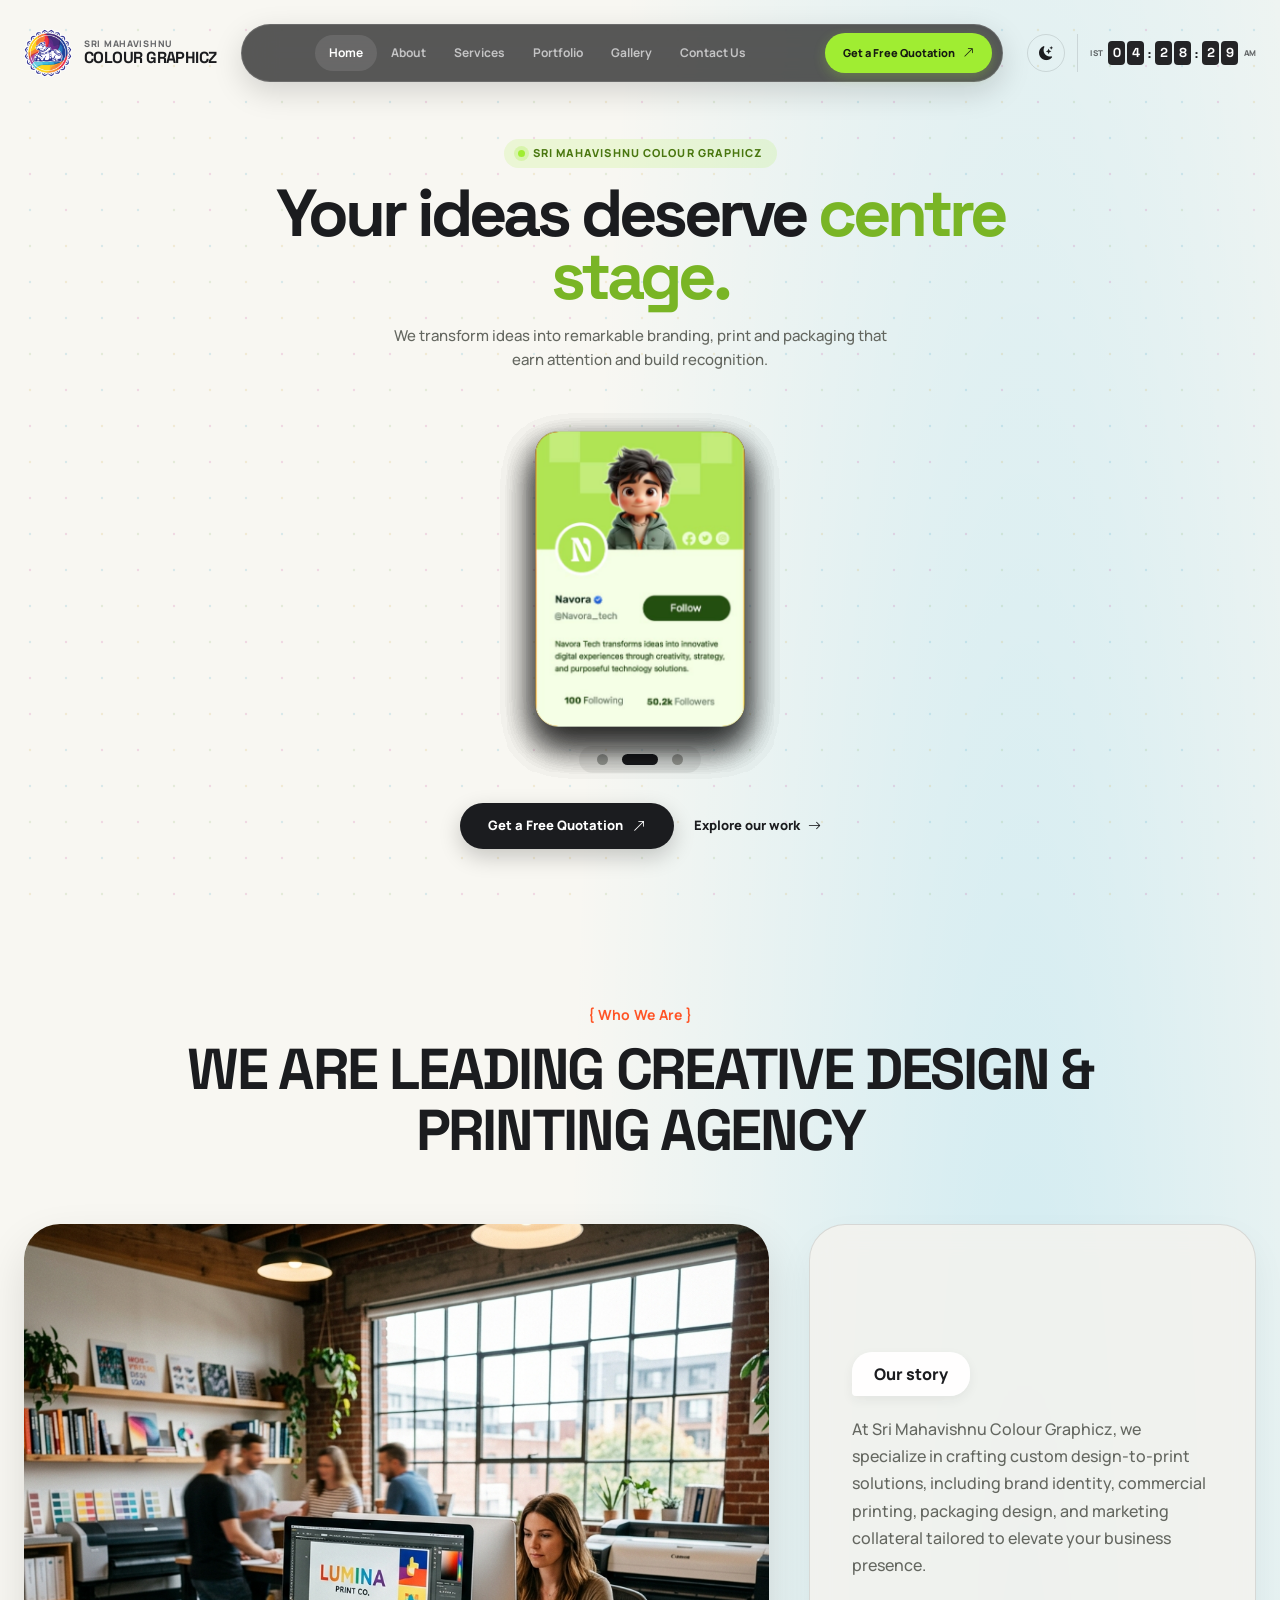
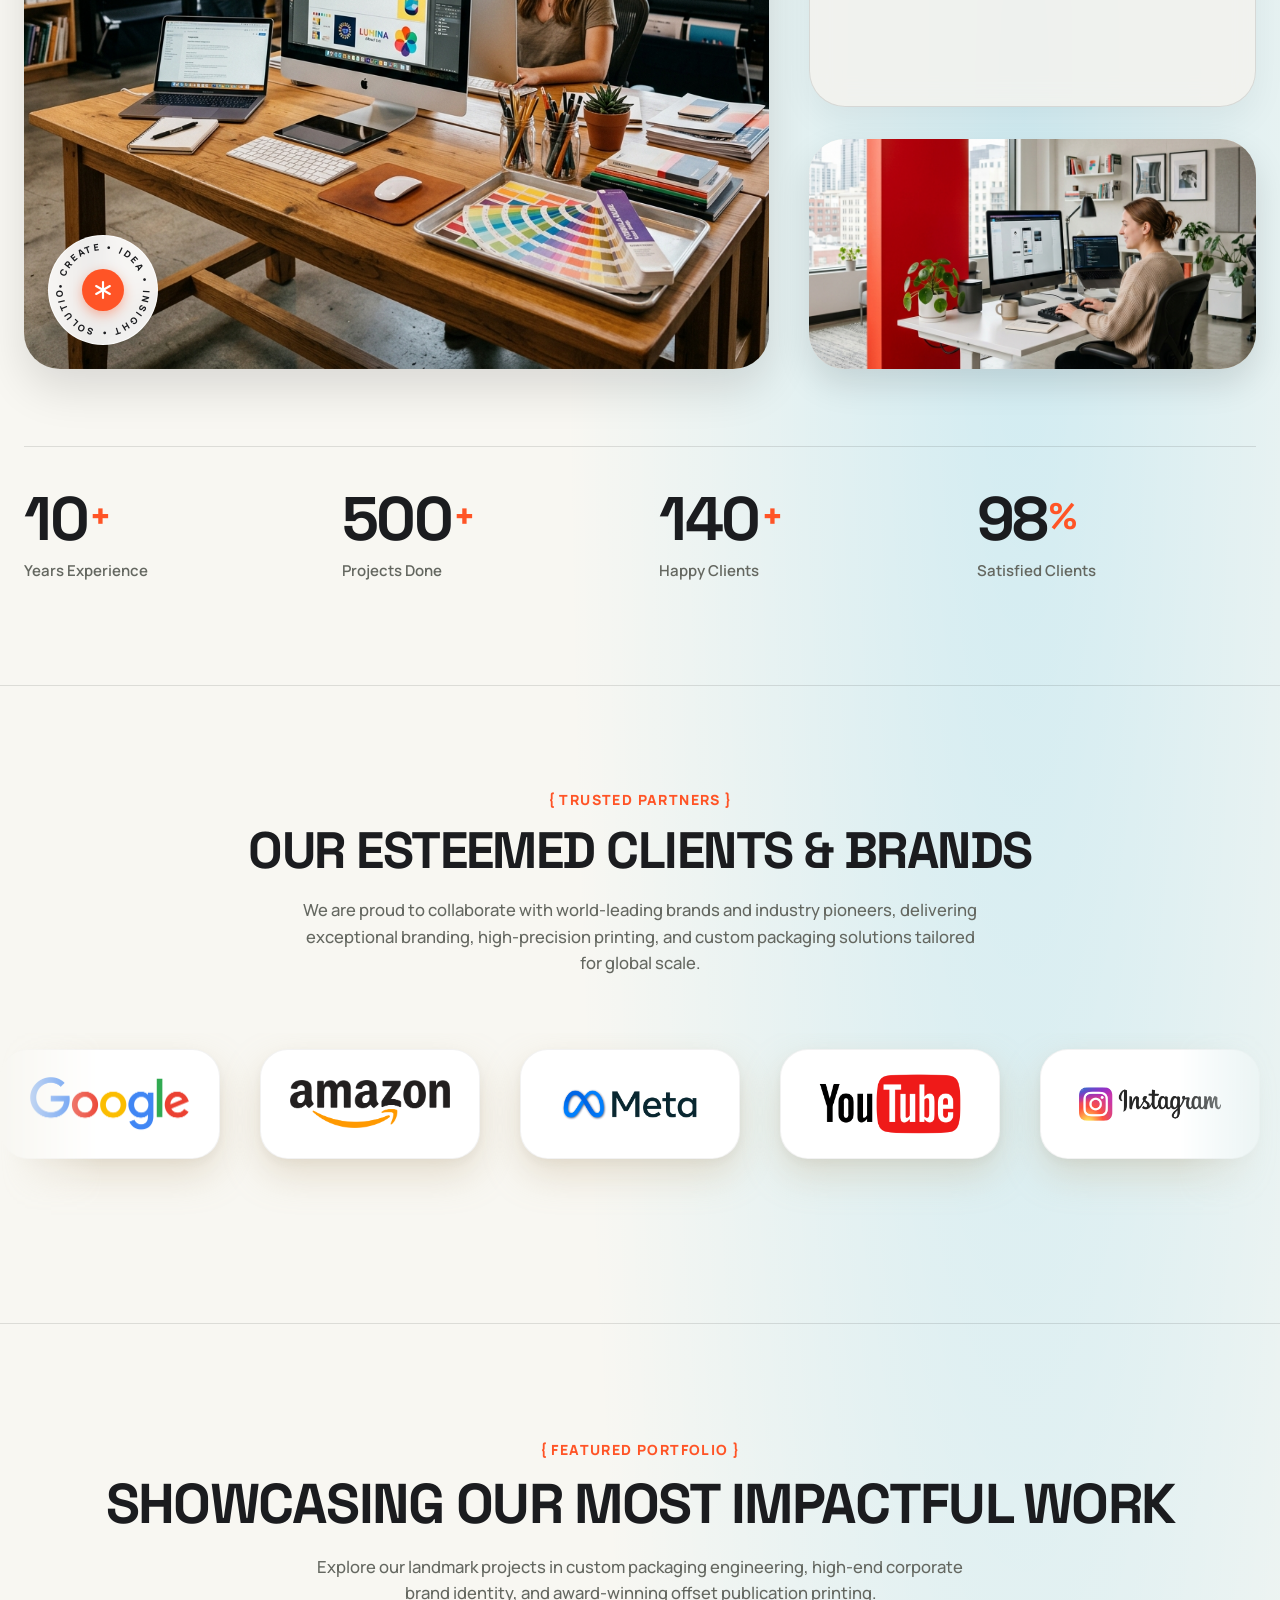
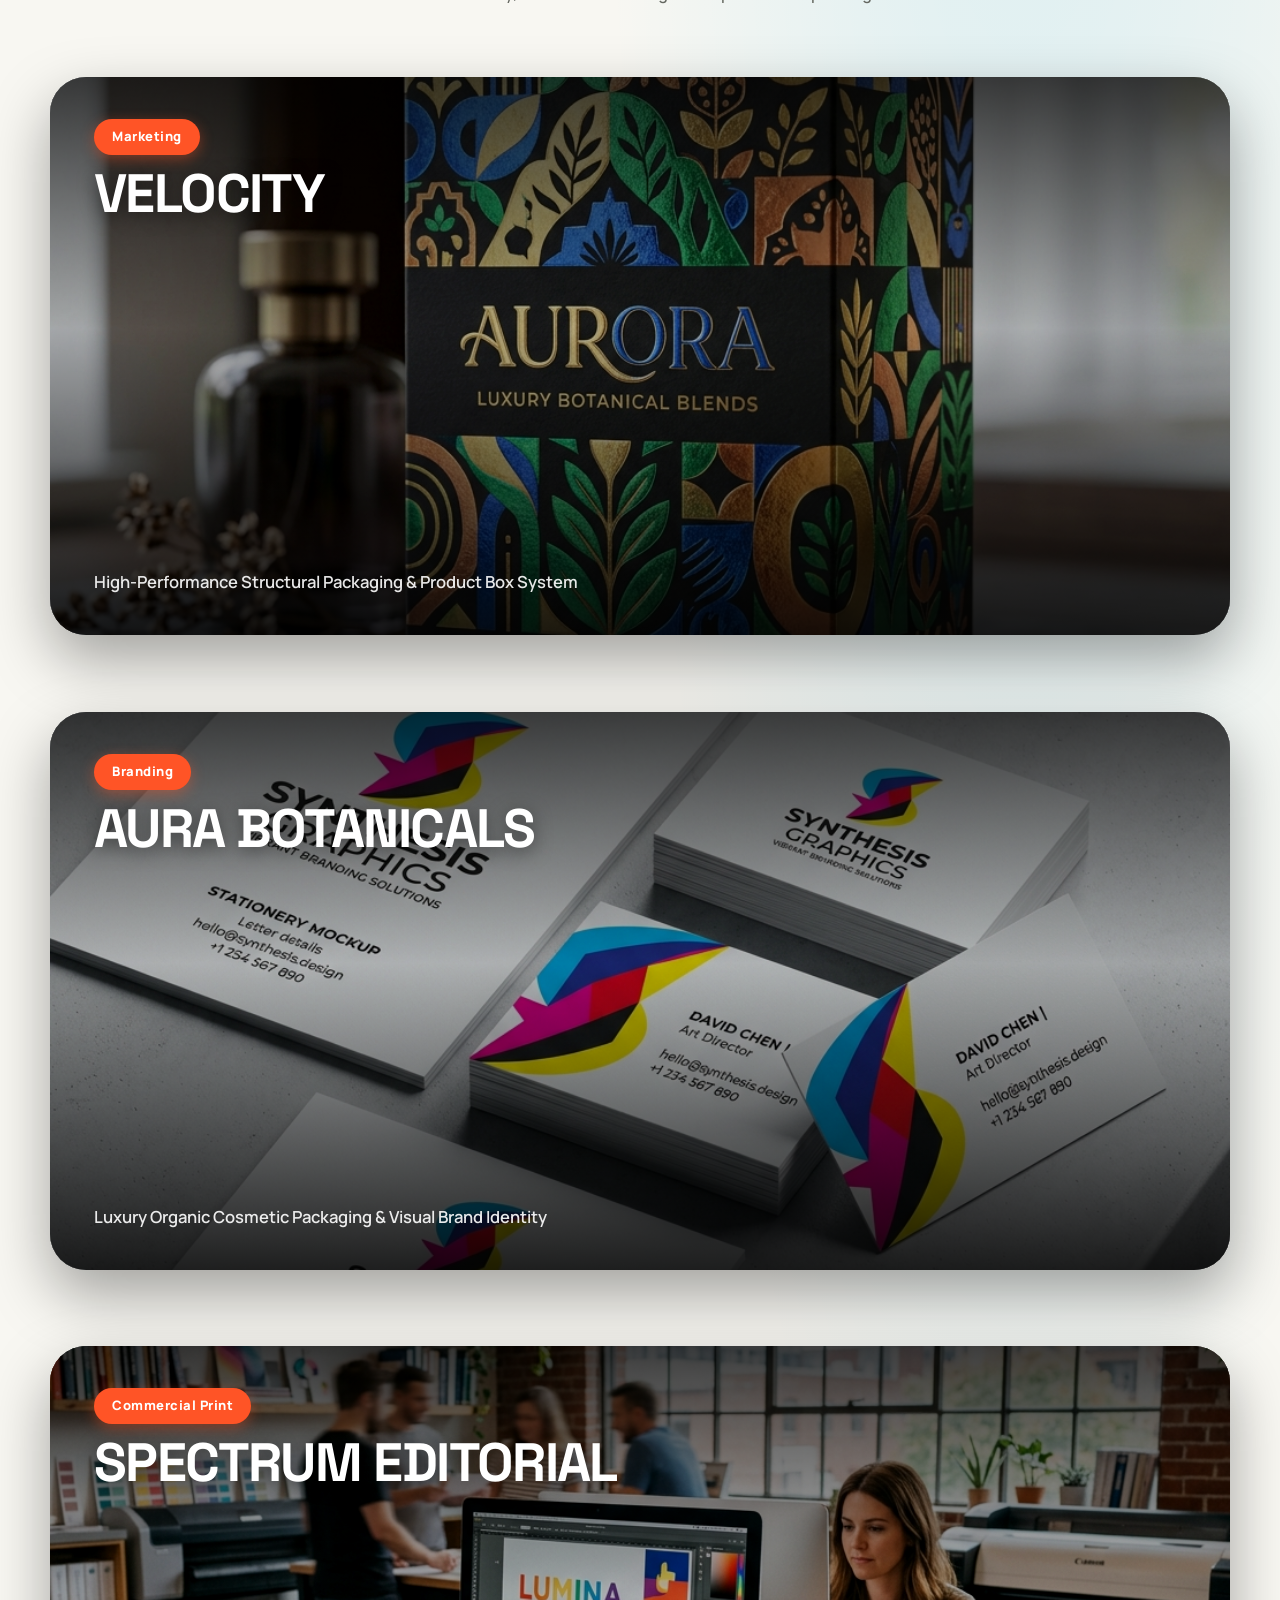
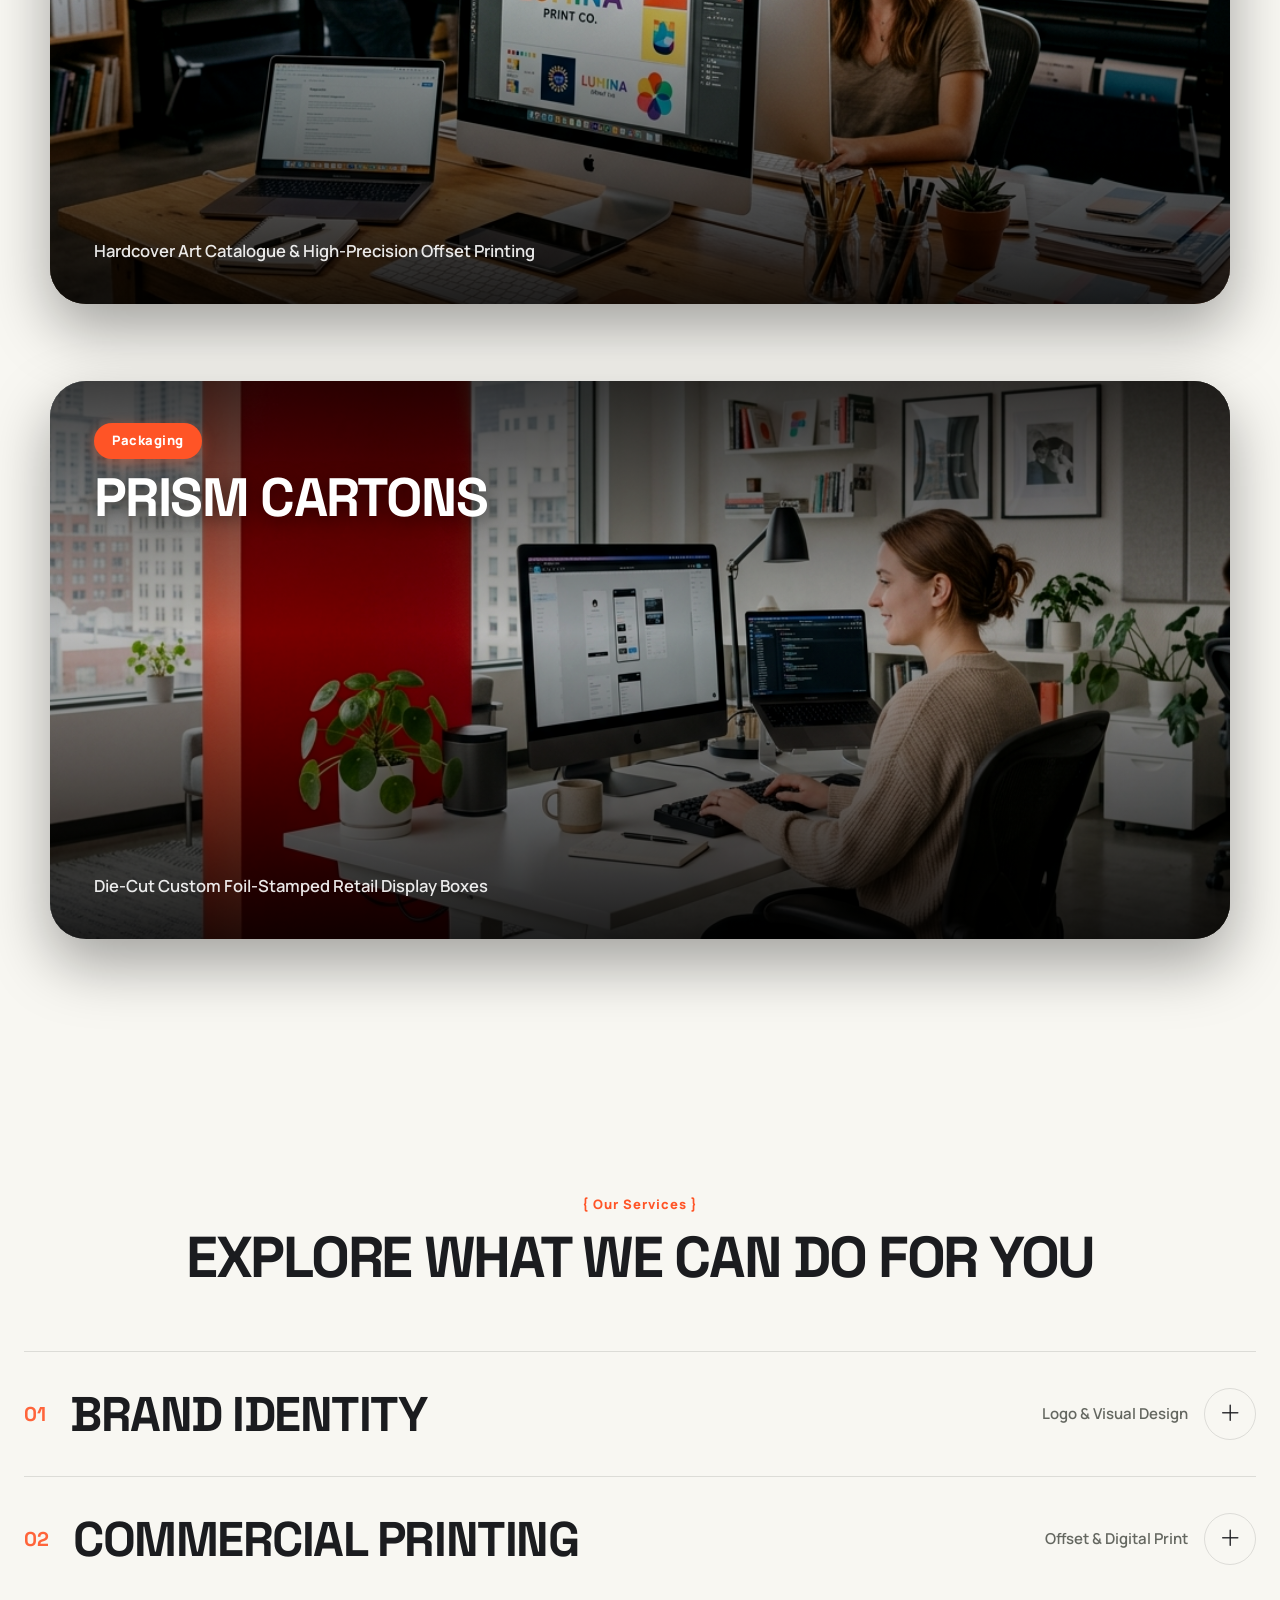
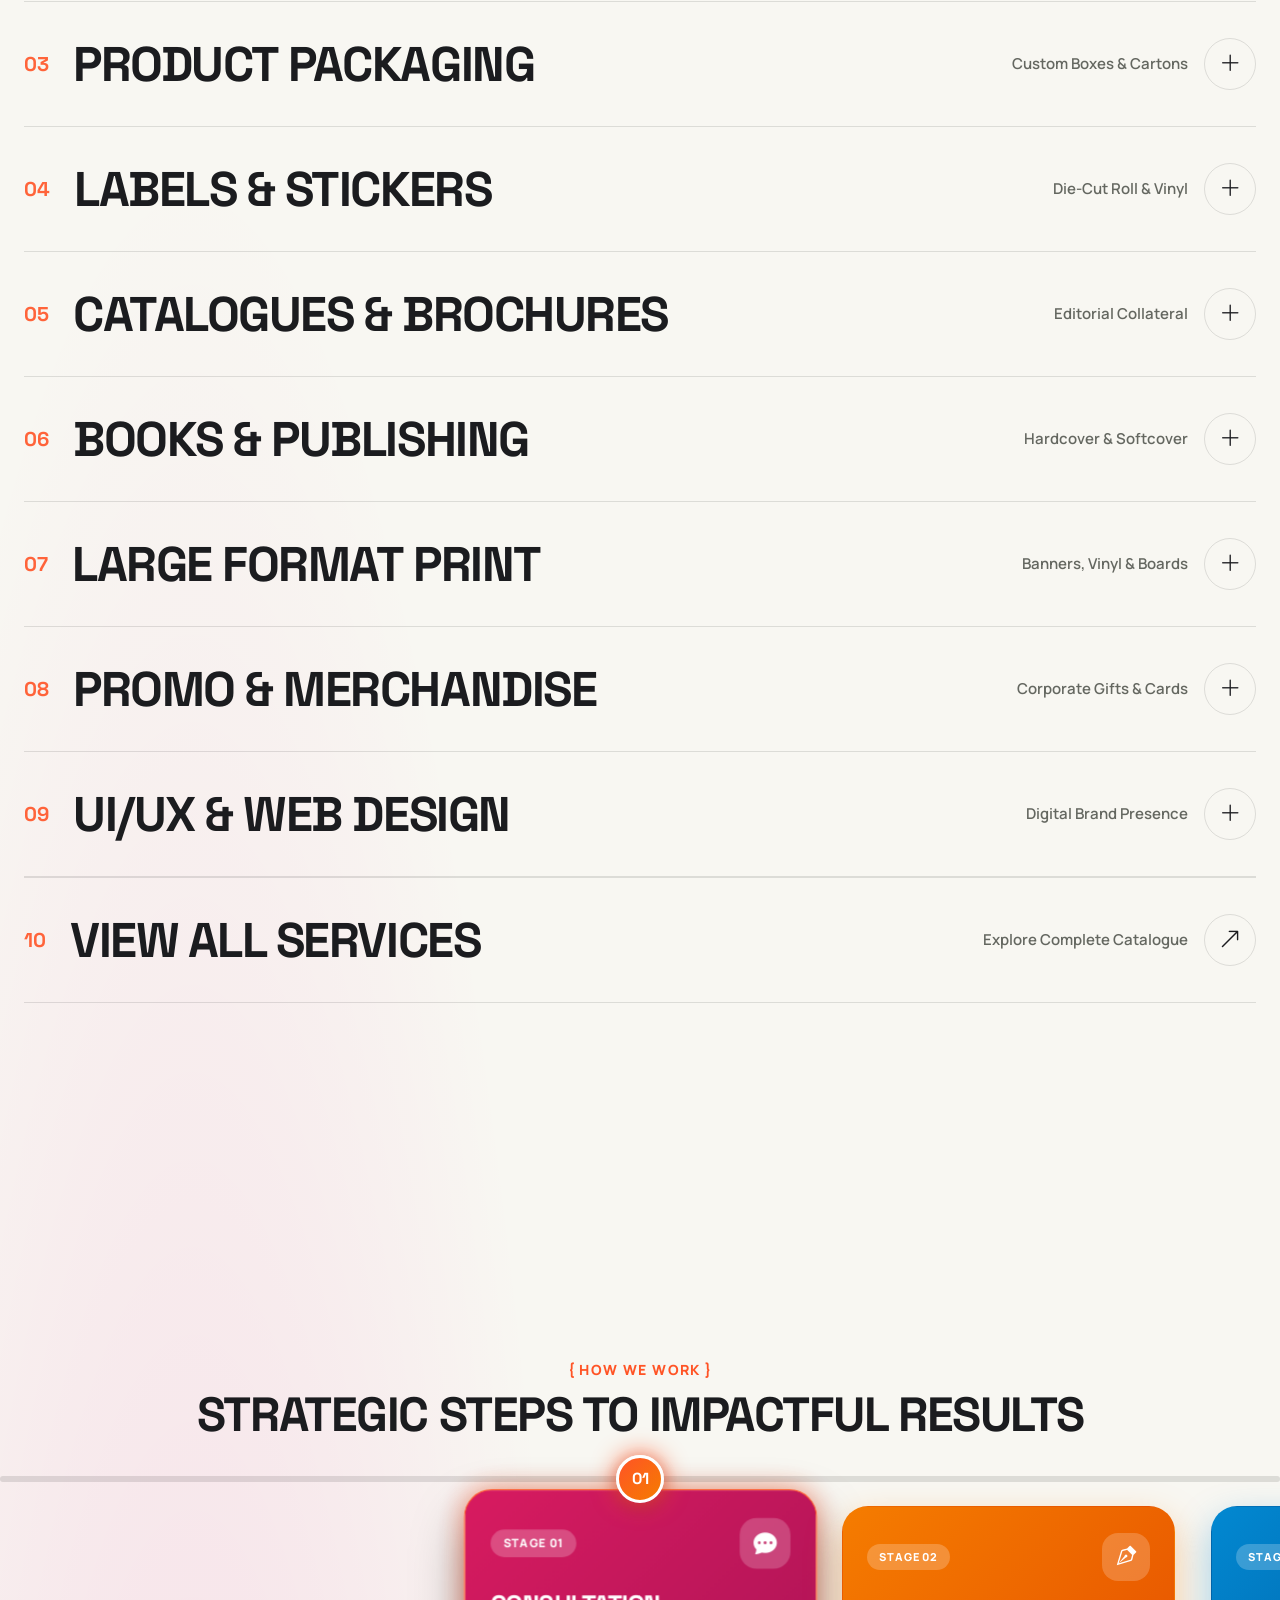
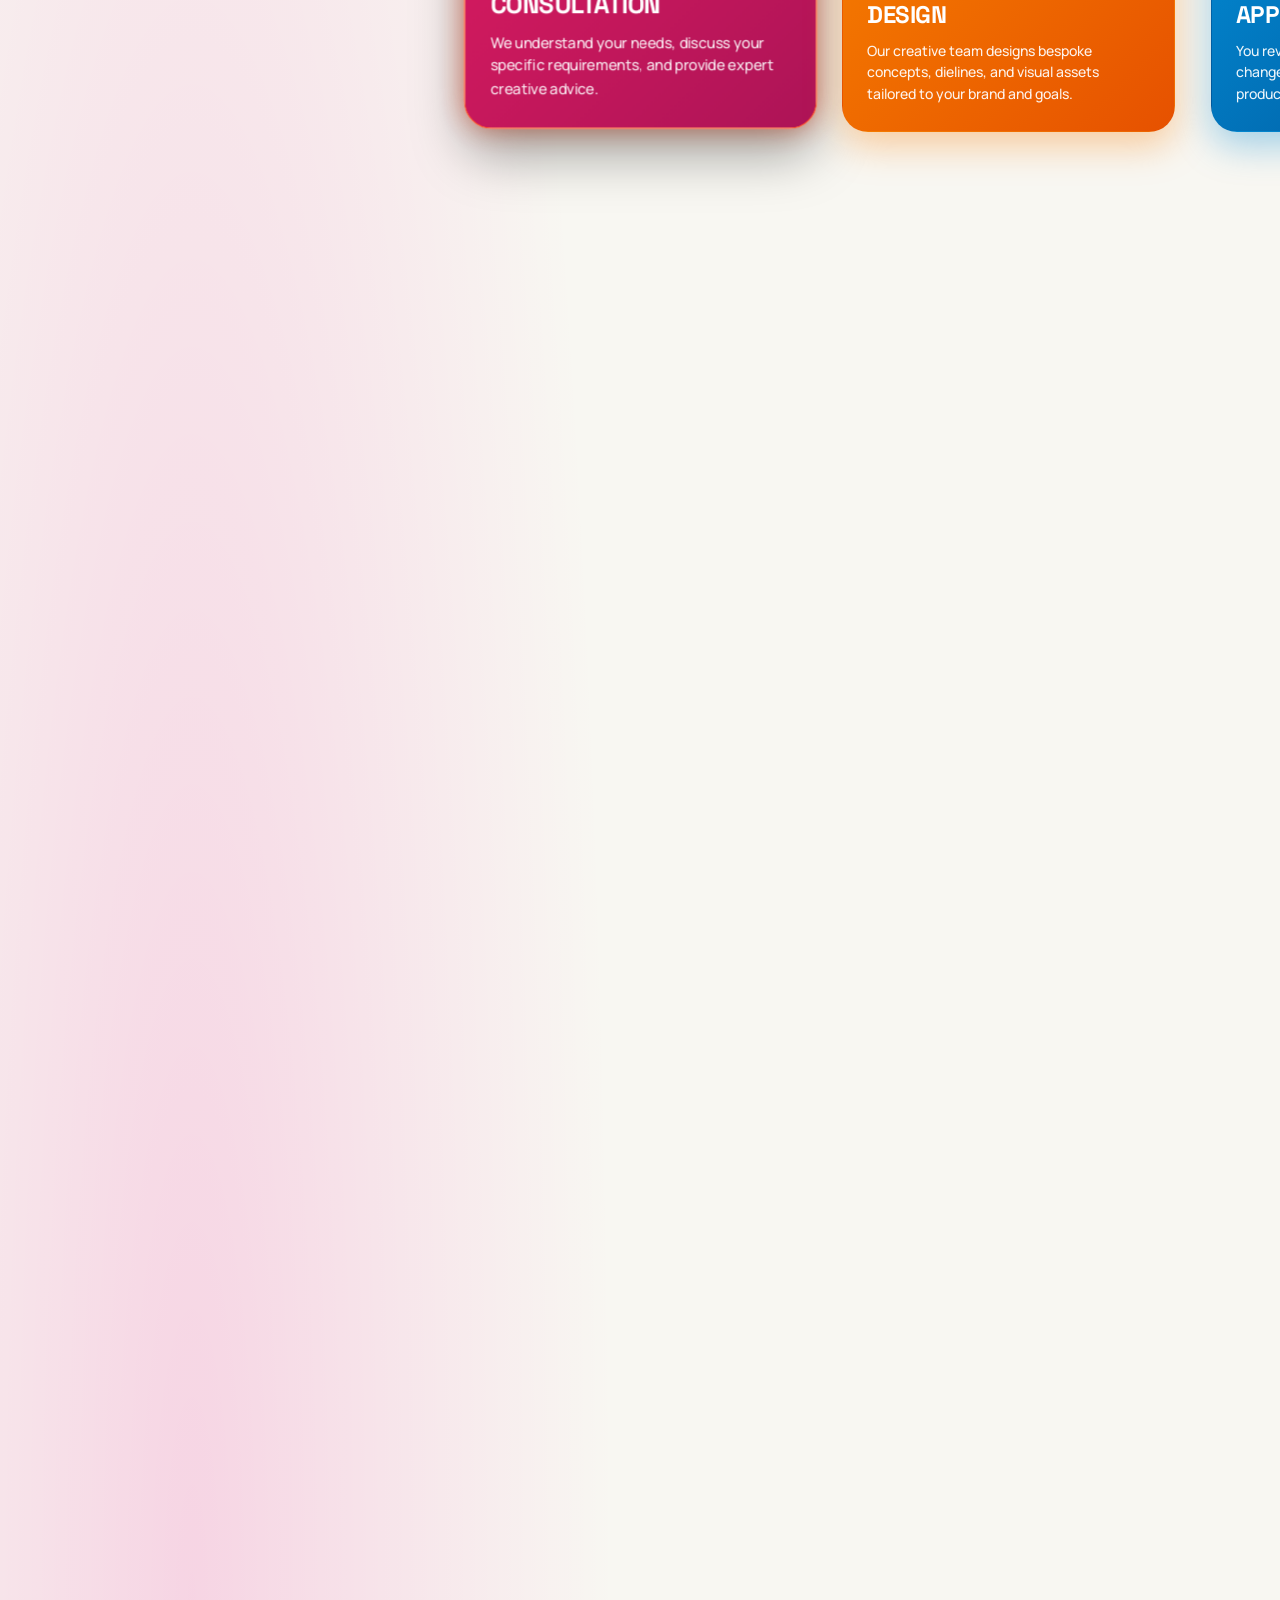
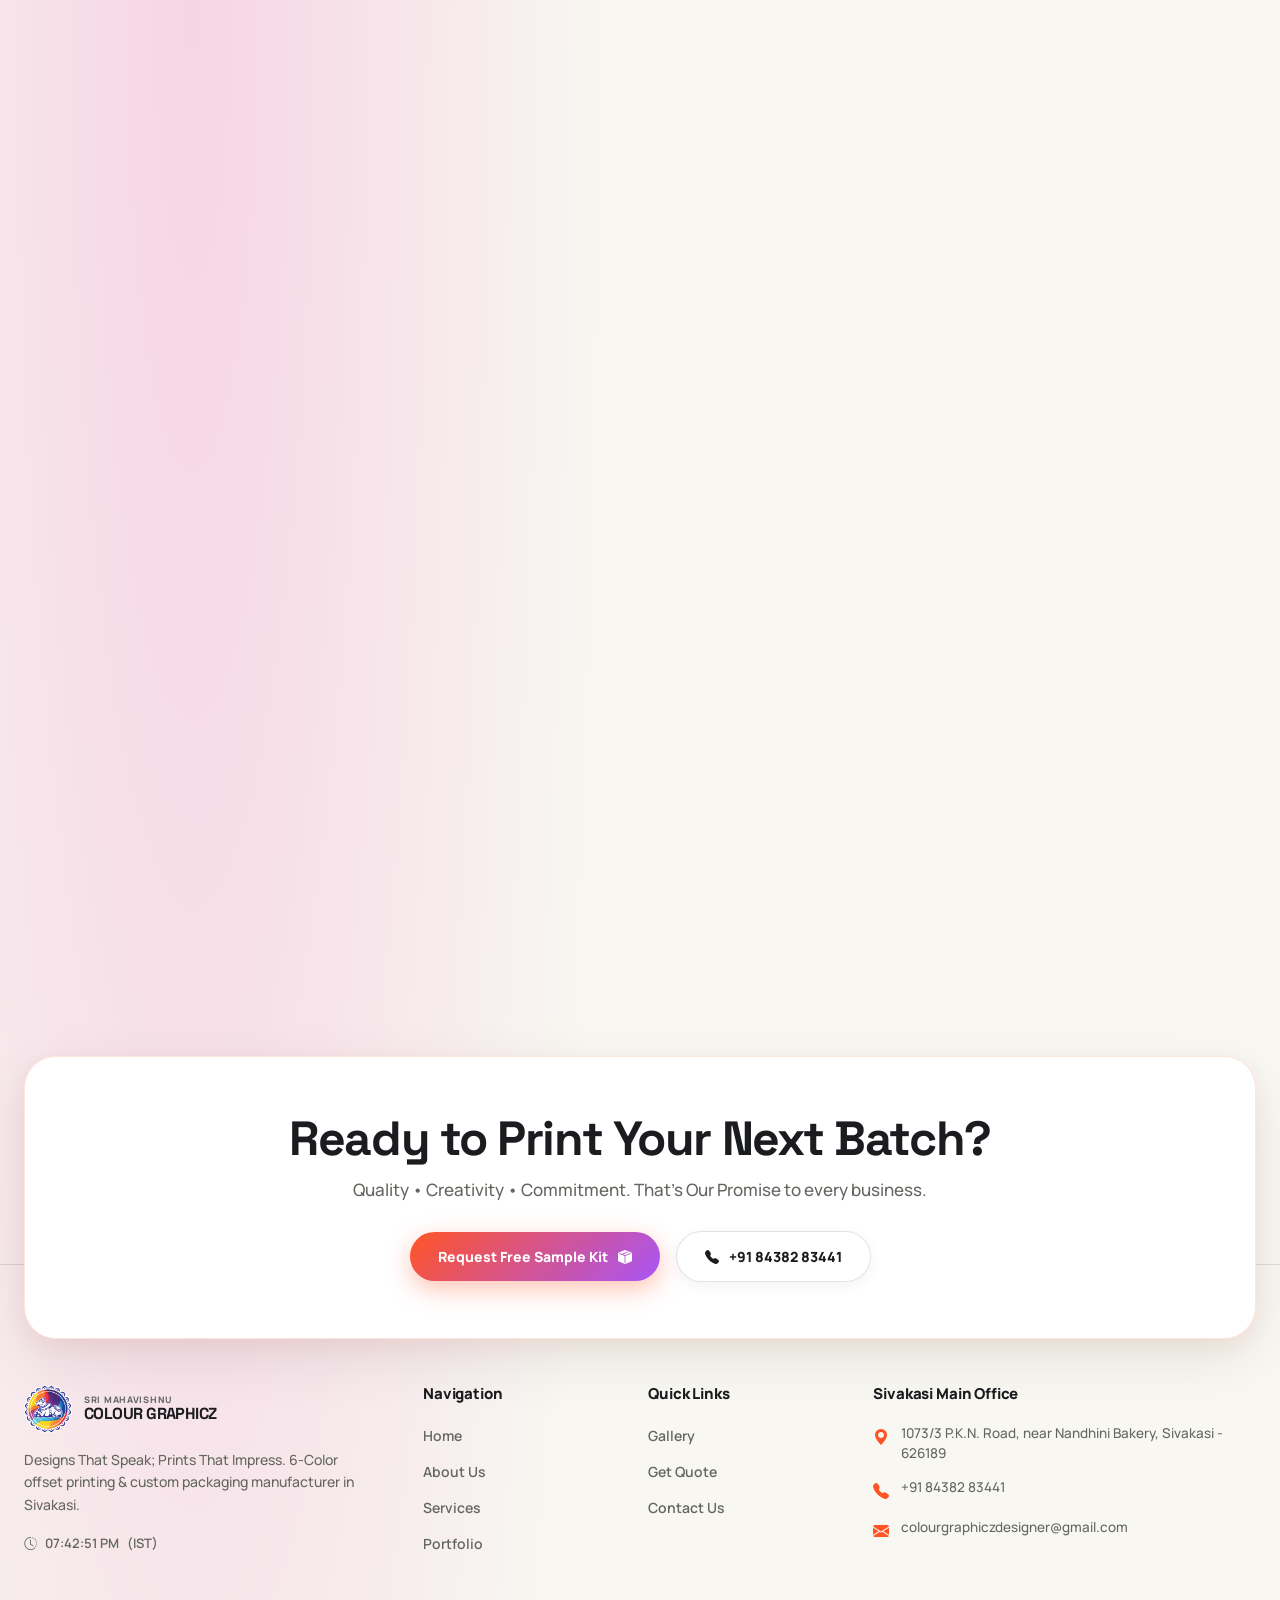
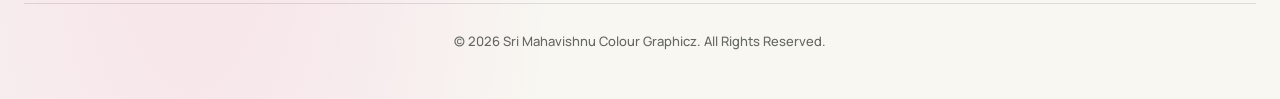
==== index.html @ 98832a89 "first commit" ====
<!doctype html>
<html lang="en">

<head>
  <meta charset="utf-8">
  <meta name="viewport" content="width=device-width, initial-scale=1">
  <meta name="description" content="Sri Mahavishnu Colour Graphicz - Premium Branding, Print & Packaging Solutions">
  <title>Sri Mahavishnu Colour Graphicz</title>

  <!-- Google Fonts -->
  <link rel="preconnect" href="https://fonts.googleapis.com">
  <link rel="preconnect" href="https://fonts.gstatic.com" crossorigin>
  <link
    href="https://fonts.googleapis.com/css2?family=Manrope:wght@400;500;600;700;800&family=Space+Grotesk:wght@500;600;700&display=swap"
    rel="stylesheet">

  <!-- Bootstrap 5 CSS & Icons -->
  <link href="https://cdn.jsdelivr.net/npm/bootstrap@5.3.3/dist/css/bootstrap.min.css" rel="stylesheet"
    integrity="sha384-QWTKZyjpPEjISv5WaRU9OFeRpok6YctnYmDr5pNlyT2bRjXh0JMhjY6hW+ALEwIH" crossorigin="anonymous">
  <link href="https://cdn.jsdelivr.net/npm/bootstrap-icons@1.11.3/font/bootstrap-icons.min.css" rel="stylesheet">
  <link rel="stylesheet" href="css/responsive.css">

  <style>
    :root {
      --ink: #1b1c1f;
      --paper: #f8f7f2;
      --line: rgba(27, 28, 31, 0.12);
      --accent: #A0ED32;
      --accent-hover: #8ed42b;
      --coral: #ff5426;
      --subtext: #646760;
      --card-bg: rgba(255, 255, 255, 0.75);
      --sans: "Manrope", Arial, sans-serif;
      --display: "Space Grotesk", Arial, sans-serif;
    }

    * {
      box-sizing: border-box;
    }

    html {
      scroll-behavior: smooth;
    }

    /* Common Body Background for ALL Sections */
    body {
      margin: 0;
      min-height: 100vh;
      background:
        radial-gradient(ellipse 60% 50% at 80% 15%, rgba(0, 174, 239, 0.16), transparent 60%),
        radial-gradient(ellipse 55% 45% at 15% 85%, rgba(236, 0, 140, 0.14), transparent 60%),
        var(--paper);
      color: var(--ink);
      font-family: var(--sans);
      transition: background-color 250ms ease, color 250ms ease;
      overflow-x: hidden;
      position: relative;
    }

    body.dark-mode {
      --ink: #f8f7f2;
      --paper: #111214;
      --line: rgba(248, 247, 242, 0.14);
      --accent: #d9ee46;
      --accent-hover: #efff64;
      --coral: #ff6033;
      --subtext: #a4a7a0;
      --card-bg: rgba(26, 28, 33, 0.75);

      background:
        radial-gradient(ellipse 60% 50% at 80% 15%, rgba(0, 174, 239, 0.18), transparent 60%),
        radial-gradient(ellipse 55% 45% at 15% 85%, rgba(236, 0, 140, 0.16), transparent 60%),
        #111214;
    }

    /* Global Fixed Dot-Grid Canvas Background */
    #globalDotGridCanvas {
      position: fixed;
      top: 0;
      left: 0;
      width: 100vw;
      height: 100vh;
      pointer-events: none;
      z-index: 0;
      opacity: 0.85;
    }

    .site-container {
      width: min(100% - 48px, 1440px);
      margin: 0 auto;
      position: relative;
      z-index: 2;
    }

    /* Header & Navbar Styling */
    .site-header {
      position: sticky;
      top: 0;
      z-index: 1030;
      padding: 24px 0 12px;
      background: transparent;
      transition: padding 250ms cubic-bezier(0.16, 1, 0.3, 1), background 250ms ease, backdrop-filter 250ms ease, box-shadow 250ms ease;
    }

    .site-header.is-scrolled {
      padding: 12px 0 12px;
      background: rgba(248, 247, 242, 0.78);
      backdrop-filter: blur(20px) saturate(180%);
      -webkit-backdrop-filter: blur(20px) saturate(180%);
      border-bottom: 1px solid rgba(27, 28, 31, 0.08);
      box-shadow: 0 10px 30px rgba(0, 0, 0, 0.06);
    }

    body.dark-mode .site-header.is-scrolled {
      background: rgba(17, 18, 20, 0.82);
      backdrop-filter: blur(20px) saturate(180%);
      -webkit-backdrop-filter: blur(20px) saturate(180%);
      border-bottom: 1px solid rgba(248, 247, 242, 0.08);
      box-shadow: 0 10px 35px rgba(0, 0, 0, 0.35);
    }

    .header-row {
      display: flex;
      align-items: center;
      justify-content: space-between;
      gap: 24px;
    }

    .brand {
      display: inline-flex;
      align-items: center;
      gap: 12px;
      text-decoration: none;
      flex-shrink: 0;
    }

    .brand-mark {
      width: 48px;
      height: 48px;
      display: flex;
      align-items: center;
      justify-content: center;
    }

    .brand-mark img {
      width: 100%;
      height: 100%;
      object-fit: contain;
    }

    .brand-copy {
      display: flex;
      flex-direction: column;
      text-transform: uppercase;
      line-height: 1.05;
      letter-spacing: -0.035em;
    }

    .brand-copy span {
      font-size: 9px;
      font-weight: 800;
      letter-spacing: 0.08em;
      color: #67686a;
    }

    body.dark-mode .brand-copy span {
      color: #a4a7a0;
    }

    .brand-copy strong {
      margin-top: 2px;
      font-family: var(--display);
      font-size: 16px;
      font-weight: 800;
      color: var(--ink);
    }

    .navbar-capsule {
      position: relative;
      flex: 0 1 auto;
      width: min(100%, 820px);
      min-height: 58px;
      padding: 0 10px 0 18px;
      border-radius: 30px;
      background: rgba(59, 59, 59, 0.85);
      color: #f9f9f7;
      backdrop-filter: blur(16px);
      -webkit-backdrop-filter: blur(16px);
      border: 1px solid rgba(255, 255, 255, 0.12);
      box-shadow: 0 10px 30px rgba(0, 0, 0, 0.15);
      transition: background 250ms ease, border-color 250ms ease, box-shadow 250ms ease, backdrop-filter 250ms ease;
    }

    .site-header.is-scrolled .navbar-capsule {
      background: rgba(30, 30, 32, 0.85);
      backdrop-filter: blur(20px) saturate(180%);
      -webkit-backdrop-filter: blur(20px) saturate(180%);
      border: 1px solid rgba(255, 255, 255, 0.2);
      box-shadow: 0 12px 35px rgba(0, 0, 0, 0.25);
    }

    body.dark-mode .navbar-capsule {
      background: rgba(37, 38, 41, 0.85);
      border: 1px solid rgba(255, 255, 255, 0.1);
      box-shadow: 0 10px 35px rgba(0, 0, 0, 0.4);
    }

    body.dark-mode .site-header.is-scrolled .navbar-capsule {
      background: rgba(22, 23, 26, 0.88);
      border: 1px solid rgba(255, 255, 255, 0.18);
    }

    .nav-links .nav-link {
      padding: 9px 14px !important;
      border-radius: 999px;
      color: #c4c4c5;
      font-size: 12px;
      font-weight: 700;
      transition: color 180ms ease, background-color 180ms ease;
    }

    .nav-links .nav-link:hover,
    .nav-links .nav-link:focus-visible {
      background: rgba(160, 237, 50, 0.15);
      color: var(--accent);
    }

    .nav-links .nav-link.active {
      color: #fff;
      background: rgba(255, 255, 255, 0.1);
    }

    .quote-button {
      display: inline-flex;
      align-items: center;
      gap: 8px;
      min-height: 40px;
      margin-left: 10px;
      padding: 10px 18px;
      border-radius: 999px;
      background: var(--accent);
      color: #161a12;
      font-size: 11px;
      font-weight: 800;
      text-decoration: none;
      box-shadow: 0 4px 12px rgba(160, 237, 50, 0.25);
      transition: background 180ms ease, transform 180ms ease, box-shadow 180ms ease;
    }

    .quote-button:hover {
      background: #c0ff65;
      color: #111;
      transform: translateY(-2px);
      box-shadow: 0 6px 18px rgba(160, 237, 50, 0.4);
    }

    .nav-toggle {
      display: none;
      width: 42px;
      height: 42px;
      padding: 8px;
      border: 1px solid rgba(255, 255, 255, 0.2);
      border-radius: 50%;
      background: transparent;
    }

    .nav-toggle span {
      display: block;
      width: 100%;
      height: 2px;
      margin: 4px 0;
      background: #fff;
      transition: transform 180ms ease, opacity 180ms ease;
    }

    .utility-tray {
      display: inline-flex;
      align-items: center;
      gap: 12px;
      color: var(--ink);
    }

    .theme-toggle {
      display: inline-grid;
      width: 38px;
      height: 38px;
      place-items: center;
      padding: 0;
      border: 1px solid var(--line);
      border-radius: 50%;
      background: transparent;
      color: inherit;
      font-size: 14px;
      cursor: pointer;
      transition: background 180ms ease, color 180ms ease, border-color 180ms ease, transform 180ms ease;
    }

    .theme-toggle:hover {
      border-color: var(--accent);
      background: var(--accent);
      color: #090909;
      transform: rotate(15deg);
    }

    .flip-clock {
      display: inline-flex;
      align-items: center;
      gap: 4px;
      min-height: 38px;
      padding-left: 12px;
      border-left: 1px solid var(--line);
      color: currentColor;
      font-variant-numeric: tabular-nums;
    }

    .clock-zone {
      font-size: 8px;
      font-weight: 800;
      letter-spacing: .09em;
      opacity: .65;
    }

    .clock-digits {
      display: inline-flex;
      align-items: center;
      gap: 2px;
    }

    .clock-digit {
      position: relative;
      display: grid;
      width: 17px;
      height: 24px;
      place-items: center;
      overflow: hidden;
      border-radius: 4px;
      background: #242426;
      color: #fff;
      font-family: var(--display);
      font-size: 13px;
      font-weight: 700;
    }

    .clock-separator {
      padding: 0 1px;
      font-size: 14px;
      font-weight: 800;
    }

    .clock-meridiem {
      font-size: 8px;
      font-weight: 800;
      opacity: .65;
      margin-left: 2px;
    }

    /* Hero Section with Transparent Overlay */
    .hero-deck {
      position: relative;
      padding: clamp(24px, 3.5vw, 50px) 0 clamp(30px, 4vw, 55px);
      overflow: hidden;
      background: transparent;
    }

    .hero-deck-intro {
      text-align: center;
      max-width: 840px;
      margin: 0 auto;
    }

    .hero-kicker {
      display: inline-flex;
      align-items: center;
      gap: 8px;
      margin-bottom: 14px;
      padding: 6px 14px;
      border-radius: 999px;
      background: rgba(160, 237, 50, 0.15);
      color: #4a7710;
      font-size: 11px;
      font-weight: 800;
      letter-spacing: .1em;
      text-transform: uppercase;
    }

    body.dark-mode .hero-kicker {
      color: var(--accent);
      background: rgba(160, 237, 50, 0.12);
    }

    .hero-kicker span {
      width: 7px;
      height: 7px;
      border-radius: 50%;
      background: var(--accent);
      box-shadow: 0 0 0 4px rgba(160, 237, 50, 0.25);
    }

    .hero-deck-intro h1 {
      margin: 0 auto;
      font-family: var(--display);
      font-size: clamp(42px, 5.2vw, 80px);
      font-weight: 700;
      letter-spacing: -.06em;
      line-height: .95;
      color: var(--ink);
    }

    .hero-deck-intro h1 em {
      position: relative;
      color: #79b525;
      font-style: normal;
    }

    body.dark-mode .hero-deck-intro h1 em {
      color: var(--accent);
    }

    .hero-deck-intro p.hero-subtitle {
      max-width: 520px;
      margin: 16px auto 0;
      color: var(--subtext);
      font-size: 15px;
      font-weight: 500;
      line-height: 1.6;
    }

    /* Compact Viewport & Stage */
    .deck-viewport {
      position: relative;
      min-height: 350px;
      margin: 24px auto 0;
      display: flex;
      align-items: center;
      justify-content: center;
      perspective: 1400px;
    }

    .deck-stage {
      position: relative;
      width: min(100%, 1150px);
      height: 345px;
      margin: 0 auto;
      will-change: transform, opacity;
    }

    /* Slow Slide-Up Entrance Animation */
    .deck-stage.is-intro-sliding {
      opacity: 0;
      transform: translateY(140px);
      animation: slow-slide-up-intro 1200ms cubic-bezier(0.22, 1, 0.36, 1) forwards;
    }

    @keyframes slow-slide-up-intro {
      0% {
        opacity: 0;
        transform: translateY(140px);
      }

      100% {
        opacity: 1;
        transform: translateY(0);
      }
    }

    /* Deck Section Transition Animations */
    .deck-stage.is-exit-right {
      transform: translateX(120vw) !important;
      opacity: 0 !important;
      transition: transform 450ms cubic-bezier(.4, 0, .2, 1), opacity 400ms ease !important;
    }

    .deck-stage.is-enter-left {
      transform: translateX(-120vw) !important;
      opacity: 0 !important;
      transition: none !important;
    }

    .deck-stage.is-entering {
      transform: translateX(0) !important;
      opacity: 1 !important;
      transition: transform 500ms cubic-bezier(.16, 1, .3, 1), opacity 420ms ease !important;
    }

    /* Large Card Design - NO GAP, NO PADDING */
    .deck-card {
      --x: 0px;
      --y: 0px;
      --r: 0deg;
      --drag-x: 0px;
      --drag-y: 0px;
      --scale: 1;
      --i: 0;

      position: absolute;
      top: 15px;
      left: 50%;
      width: 220px;
      height: 310px;
      padding: 0 !important;
      margin: 0;
      overflow: hidden;
      border-radius: 24px;
      cursor: grab;
      touch-action: none;
      user-select: none;
      box-shadow: 0 18px 36px rgba(0, 0, 0, 0.28);

      transform: translate(calc(-50% + var(--x) + var(--drag-x)), calc(var(--y) + var(--drag-y))) rotate(var(--r)) scale(var(--scale));
      transform-origin: 50% 115%;
      transition: transform 750ms cubic-bezier(.22, 1, .36, 1), box-shadow 320ms ease, filter 320ms ease;
      transition-delay: calc(var(--i) * 40ms);
      will-change: transform;
    }

    /* Full Bleed Image Frame */
    .card-img-frame {
      position: relative;
      width: 100%;
      height: 100%;
      border-radius: 24px;
      overflow: hidden;
      margin: 0;
      padding: 0;
    }

    .card-hero-img {
      width: 100%;
      height: 100%;
      object-fit: cover;
      display: block;
      pointer-events: none;
      border-radius: 24px;
      transition: transform 400ms ease;
    }

    /* Stacked / Bundled state */
    .deck-card.is-bundled {
      --x: 0px !important;
      --y: 0px !important;
      --r: 0deg !important;
      --scale: 0.95 !important;
      transition-delay: 0ms !important;
    }

    /* Hover Pop Forward Effect */
    .deck-card:not(.is-dragging):not(.is-bundled):hover {
      --scale: 1.18;
      z-index: 100 !important;
      filter: saturate(1.2) contrast(1.04);
      box-shadow: 0 32px 55px rgba(0, 0, 0, 0.45);
      transition-delay: 0ms !important;
    }

    .deck-card:not(.is-dragging):not(.is-bundled):hover .card-hero-img {
      transform: scale(1.05);
    }

    /* Active Drag State */
    .deck-card.is-dragging {
      --scale: 1.12;
      cursor: grabbing;
      z-index: 120 !important;
      filter: saturate(1.25);
      box-shadow: 0 35px 60px rgba(0, 0, 0, 0.5);
      transition: box-shadow 200ms ease, filter 200ms ease !important;
      transition-delay: 0ms !important;
    }

    /* Section Navigation Footer & 3 Clickable Dots */
    .deck-footer {
      display: flex;
      flex-direction: column;
      align-items: center;
      justify-content: center;
      gap: 16px;
      margin-top: 0px;
    }

    .deck-dots {
      display: inline-flex;
      align-items: center;
      gap: 14px;
      padding: 8px 18px;
      border-radius: 999px;
      background: rgba(0, 0, 0, 0.06);
    }

    body.dark-mode .deck-dots {
      background: rgba(255, 255, 255, 0.08);
    }

    .deck-dot {
      width: 11px;
      height: 11px;
      padding: 0;
      border: 0;
      border-radius: 50%;
      background: #9ea09b;
      cursor: pointer;
      transition: width 300ms cubic-bezier(.2, 1, .2, 1), background 300ms ease, border-radius 300ms ease;
    }

    .deck-dot:hover {
      background: #737570;
    }

    .deck-dot.is-active {
      width: 36px;
      border-radius: 999px;
      background: #1b1c1f;
    }

    body.dark-mode .deck-dot.is-active {
      background: var(--accent);
    }

    /* Hero Actions */
    .hero-actions {
      display: flex;
      align-items: center;
      justify-content: center;
      gap: 20px;
      margin-top: 14px;
    }

    .btn-hero-primary {
      display: inline-flex;
      align-items: center;
      gap: 10px;
      padding: 13px 28px;
      border-radius: 999px;
      background: #1b1c1f;
      color: #fff;
      font-size: 13px;
      font-weight: 800;
      text-decoration: none;
      box-shadow: 0 8px 22px rgba(0, 0, 0, 0.2);
      transition: background 180ms ease, transform 180ms ease;
    }

    body.dark-mode .btn-hero-primary {
      background: #f8f7f2;
      color: #111;
    }

    .btn-hero-primary:hover {
      background: var(--accent);
      color: #111;
      transform: translateY(-2px);
    }

    .btn-hero-secondary {
      display: inline-flex;
      align-items: center;
      gap: 8px;
      color: var(--ink);
      font-size: 13px;
      font-weight: 800;
      text-decoration: none;
      transition: transform 180ms ease;
    }

    .btn-hero-secondary:hover {
      color: var(--accent);
    }

    .btn-hero-secondary i {
      transition: transform 180ms ease;
    }

    .btn-hero-secondary:hover i {
      transform: translateX(4px);
    }

    /* ========================================================
         "WHO WE ARE" (ABOUT SECTION WITH CARD GRID & STATS)
         ======================================================== */
    .who-we-are-section {
      position: relative;
      padding: clamp(65px, 8vw, 120px) 0;
      background: transparent;
      color: var(--ink);
      overflow: hidden;
    }

    .who-header-top {
      text-align: center;
      margin-bottom: clamp(36px, 5vw, 64px);
    }

    .who-kicker-tag {
      display: inline-block;
      font-family: var(--sans);
      font-size: 14px;
      font-weight: 700;
      color: var(--coral);
      margin-bottom: 14px;
      letter-spacing: 0.02em;
      text-align: center;
    }

    .who-header-title {
      font-family: var(--display);
      font-size: clamp(32px, 4.5vw, 64px);
      font-weight: 800;
      letter-spacing: -.04em;
      line-height: 1.05;
      text-transform: uppercase;
      color: var(--ink);
      margin: 0 auto clamp(36px, 5vw, 64px);
      max-width: 1150px;
      text-align: center;
    }

    /* Grid Layout matching reference image */
    .who-grid {
      display: grid;
      grid-template-columns: 1.25fr 0.75fr;
      gap: clamp(24px, 3.5vw, 40px);
      align-items: stretch;
    }

    @media (max-width: 991px) {
      .who-grid {
        grid-template-columns: 1fr;
      }
    }

    /* Left Main Image Card */
    .who-main-card {
      position: relative;
      border-radius: 36px;
      overflow: hidden;
      height: 100%;
      min-height: 480px;
      box-shadow: 0 20px 45px rgba(0, 0, 0, 0.12);
      background: #eef0eb;
    }

    .who-main-card img {
      width: 100%;
      height: 100%;
      object-fit: cover;
      display: block;
    }

    /* Rotating Solution/Idea/Insight Badge in bottom left */
    .who-badge-rotating {
      position: absolute;
      bottom: 24px;
      left: 24px;
      width: 110px;
      height: 110px;
      border-radius: 50%;
      background: rgba(255, 255, 255, 0.92);
      backdrop-filter: blur(12px);
      -webkit-backdrop-filter: blur(12px);
      border: 1px solid rgba(255, 255, 255, 0.8);
      display: flex;
      align-items: center;
      justify-content: center;
      box-shadow: 0 12px 30px rgba(0, 0, 0, 0.18);
      z-index: 5;
    }

    body.dark-mode .who-badge-rotating {
      background: rgba(30, 32, 38, 0.85);
      border-color: rgba(255, 255, 255, 0.15);
    }

    .who-badge-rotating svg.text-spin {
      position: absolute;
      inset: 0;
      width: 100%;
      height: 100%;
      animation: spin-badge 18s linear infinite;
      color: var(--ink);
    }

    @keyframes spin-badge {
      from {
        transform: rotate(0deg);
      }

      to {
        transform: rotate(360deg);
      }
    }

    .who-badge-icon {
      width: 42px;
      height: 42px;
      border-radius: 50%;
      background: var(--coral);
      color: #fff;
      display: flex;
      align-items: center;
      justify-content: center;
      font-size: 18px;
      position: relative;
      z-index: 2;
      box-shadow: 0 4px 12px rgba(255, 84, 38, 0.4);
    }

    /* Right Column Stack - Fill & Balance Height */
    .who-right-stack {
      display: flex;
      flex-direction: column;
      justify-content: space-between;
      gap: clamp(20px, 2.5vw, 32px);
      height: 100%;
    }

    /* Top Story Card */
    .who-story-card {
      position: relative;
      border-radius: 36px;
      padding: clamp(28px, 3.5vw, 42px);
      background: rgba(244, 243, 238, 0.85);
      backdrop-filter: blur(14px);
      -webkit-backdrop-filter: blur(14px);
      border: 1px solid var(--line);
      box-shadow: 0 15px 35px rgba(0, 0, 0, 0.05);
      display: flex;
      flex-direction: column;
      align-items: flex-start;
      flex: 1;
      justify-content: center;
    }

    body.dark-mode .who-story-card {
      background: rgba(26, 28, 33, 0.9);
      border-color: rgba(255, 255, 255, 0.12);
    }

    .who-story-header-box {
      display: inline-block;
      padding: 10px 22px;
      border-radius: 20px 20px 20px 4px;
      background: rgba(255, 255, 255, 0.95);
      color: #1b1c1f;
      font-family: var(--sans);
      font-size: 16px;
      font-weight: 800;
      margin-bottom: 20px;
      box-shadow: 0 4px 12px rgba(0, 0, 0, 0.06);
    }

    body.dark-mode .who-story-header-box {
      background: rgba(255, 255, 255, 0.15);
      color: #ffffff !important;
      border: 1px solid rgba(255, 255, 255, 0.2);
      box-shadow: 0 4px 15px rgba(0, 0, 0, 0.3);
    }

    .who-story-text {
      font-size: clamp(14px, 1.25vw, 16px);
      font-weight: 500;
      line-height: 1.7;
      color: var(--subtext);
      margin: 0;
    }

    body.dark-mode .who-story-text {
      color: rgba(248, 247, 242, 0.88);
    }

    /* Bottom Secondary Image Card */
    .who-sec-card {
      position: relative;
      border-radius: 36px;
      overflow: hidden;
      height: 230px;
      flex-shrink: 0;
      box-shadow: 0 15px 35px rgba(0, 0, 0, 0.12);
      background: #f0ede6;
    }

    .who-sec-card img {
      width: 100%;
      height: 100%;
      object-fit: cover;
      display: block;
    }

    .who-sec-card img {
      width: 100%;
      height: 100%;
      object-fit: cover;
      display: block;
    }

    /* Statistics Grid Row (4 Columns) */
    .who-stats-row {
      display: grid;
      grid-template-columns: repeat(4, 1fr);
      gap: clamp(20px, 3vw, 40px);
      margin-top: clamp(48px, 6vw, 84px);
      padding-top: clamp(28px, 4vw, 42px);
      border-top: 1px solid var(--line);
    }

    @media (max-width: 767px) {
      .who-stats-row {
        grid-template-columns: repeat(2, 1fr);
        gap: 24px;
      }
    }

    .who-stat-item {
      display: flex;
      flex-direction: column;
    }

    .who-stat-val {
      font-family: var(--display);
      font-size: clamp(38px, 4.8vw, 68px);
      font-weight: 800;
      line-height: 1;
      letter-spacing: -.04em;
      color: var(--ink);
    }

    .who-stat-val sup {
      font-size: 0.6em;
      color: var(--coral);
      top: -0.3em;
      margin-left: 2px;
    }

    .who-stat-lbl {
      margin-top: 10px;
      font-size: clamp(12px, 1.2vw, 15px);
      font-weight: 600;
      color: var(--subtext);
    }


    /* ========================================================
         CLIENT LOGOS AUTO-SCROLLING MARQUEE SECTION (160x80)
         ======================================================== */
    .clients-marquee-section {
      position: relative;
      padding: clamp(65px, 8vw, 110px) 0;
      background: transparent;
      overflow: hidden;
      border-top: 1px solid var(--line);
      border-bottom: 1px solid var(--line);
    }

    .clients-header {
      text-align: center;
      margin-bottom: clamp(36px, 5vw, 56px);
    }

    .clients-kicker {
      font-family: var(--sans);
      font-size: 14px;
      font-weight: 800;
      letter-spacing: .1em;
      color: var(--coral);
      margin-bottom: 10px;
      text-align: center;
      text-transform: uppercase;
    }

    .clients-title {
      font-family: var(--display);
      font-size: clamp(28px, 4vw, 52px);
      font-weight: 800;
      letter-spacing: -.03em;
      text-transform: uppercase;
      color: var(--ink);
      text-align: center;
      margin: 0;
    }

    .clients-desc {
      max-width: 680px;
      margin: 16px auto 0;
      font-size: clamp(15px, 1.3vw, 17px);
      font-weight: 500;
      line-height: 1.6;
      color: var(--subtext);
      text-align: center;
    }

    body.dark-mode .clients-desc {
      color: rgba(248, 247, 242, 0.82);
    }

    .marquee-wrapper {
      position: relative;
      width: 100%;
      overflow: hidden;
      display: flex;
      user-select: none;
      padding: 16px 0 62px 0;
      mask-image: linear-gradient(to right, transparent, black 8%, black 92%, transparent);
      -webkit-mask-image: linear-gradient(to right, transparent, black 8%, black 92%, transparent);
    }

    .marquee-track {
      display: flex;
      align-items: center;
      gap: 40px;
      /* Equal & even spacing between all logos */
      flex-shrink: 0;
      animation: marquee-scroll 34s linear infinite;
      will-change: transform;
    }

    .marquee-wrapper:hover .marquee-track {
      animation-play-state: paused;
    }

    @keyframes marquee-scroll {
      0% {
        transform: translateX(0);
      }

      100% {
        transform: translateX(-50%);
      }
    }

    /* Premium Card Container for 160x80 Logos (Visible Soft Warm Shadow) */
    .client-logo-card {
      display: inline-flex;
      align-items: center;
      justify-content: center;
      width: 220px;
      height: 110px;
      padding: 15px 25px;
      border-radius: 28px;
      background: #ffffff;
      border: 1px solid rgba(0, 0, 0, 0.05);
      box-shadow: 0 16px 36px rgba(195, 175, 140, 0.35), 0 4px 12px rgba(0, 0, 0, 0.05);
      transition: transform 280ms cubic-bezier(0.16, 1, 0.3, 1), border-color 280ms ease, box-shadow 280ms ease, background 280ms ease;
      flex-shrink: 0;
    }

    body.dark-mode .client-logo-card {
      background: rgba(30, 32, 38, 0.94);
      border-color: rgba(255, 255, 255, 0.16);
      box-shadow: 0 16px 40px rgba(0, 0, 0, 0.55), 0 4px 12px rgba(0, 0, 0, 0.3);
    }

    .client-logo-card:hover {
      transform: translateY(-6px) scale(1.05);
      border-color: var(--coral);
      box-shadow: 0 22px 48px rgba(195, 175, 140, 0.48), 0 8px 20px rgba(255, 84, 38, 0.15);
    }

    body.dark-mode .client-logo-card:hover {
      border-color: var(--accent);
      box-shadow: 0 20px 45px rgba(0, 0, 0, 0.75), 0 0 25px rgba(160, 237, 50, 0.25);
    }

    /* Exact 160px x 80px Logo Image Size */
    .client-logo-img {
      width: 160px;
      height: 80px;
      object-fit: contain;
      display: block;
      transition: transform 250ms ease, filter 250ms ease;
    }

    .client-logo-card:hover .client-logo-img {
      transform: scale(1.06);
    }


    /* ========================================================
         SHOWCASING OUR MOST IMPACTFUL WORK (SCROLL-STACK SECTION)
         ======================================================== */
    .scroll-stack-section {
      position: relative;
      padding: clamp(70px, 9vw, 120px) 0 clamp(100px, 12vw, 160px);
      background: transparent;
      overflow: visible;
    }

    .scroll-stack-header {
      text-align: center;
      margin-bottom: clamp(40px, 6vw, 70px);
    }

    .scroll-stack-kicker {
      font-family: var(--sans);
      font-size: 14px;
      font-weight: 800;
      letter-spacing: .1em;
      color: var(--coral);
      margin-bottom: 10px;
      text-align: center;
      text-transform: uppercase;
    }

    .scroll-stack-title {
      font-family: var(--display);
      font-size: clamp(30px, 4.5vw, 56px);
      font-weight: 800;
      letter-spacing: -.03em;
      text-transform: uppercase;
      color: var(--ink);
      text-align: center;
      margin: 0;
    }

    .scroll-stack-desc {
      max-width: 680px;
      margin: 16px auto 0;
      font-size: clamp(15px, 1.3vw, 17px);
      font-weight: 500;
      line-height: 1.6;
      color: var(--subtext);
      text-align: center;
    }

    body.dark-mode .scroll-stack-desc {
      color: rgba(248, 247, 242, 0.82);
    }

    /* Stack Container holding sticky stacked cards */
    .scroll-stack-container {
      position: relative;
      display: flex;
      flex-direction: column;
      gap: clamp(40px, 6vw, 80px);
      width: 100%;
      max-width: 1180px;
      margin: 0 auto;
    }

    /* Sticky Scroll Card */
    .stack-card {
      position: sticky;
      top: clamp(110px, 14vh, 150px);
      width: 100%;
      height: clamp(460px, 62vh, 580px);
      border-radius: 36px;
      overflow: hidden;
      background: #111215;
      box-shadow: 0 25px 60px rgba(0, 0, 0, 0.35);
      cursor: pointer;
      transition: transform 450ms cubic-bezier(0.16, 1, 0.3, 1), box-shadow 450ms ease, filter 450ms ease;
      will-change: transform;
    }

    .stack-card-bg {
      position: absolute;
      inset: 0;
      width: 100%;
      height: 100%;
      object-fit: cover;
      transition: transform 600ms cubic-bezier(0.16, 1, 0.3, 1), filter 600ms ease;
      filter: brightness(0.85) contrast(1.05);
    }

    .stack-card:hover .stack-card-bg {
      transform: scale(1.08);
      filter: brightness(0.96) contrast(1.12);
    }

    /* Dark gradient overlay behind text */
    .stack-card-overlay {
      position: absolute;
      inset: 0;
      background: linear-gradient(180deg, rgba(0, 0, 0, 0.72) 0%, rgba(0, 0, 0, 0.15) 45%, rgba(0, 0, 0, 0.85) 100%);
      pointer-events: none;
    }

    /* Card Top Header Content Overlay (Tag & Title matching user screenshot) */
    .stack-card-header {
      position: absolute;
      top: clamp(28px, 4vw, 42px);
      left: clamp(28px, 4vw, 44px);
      z-index: 10;
      display: flex;
      flex-direction: column;
      align-items: flex-start;
      gap: 12px;
      pointer-events: none;
    }

    .stack-card-tag {
      display: inline-block;
      padding: 8px 18px;
      border-radius: 999px;
      background: var(--coral);
      color: #ffffff;
      font-family: var(--sans);
      font-size: 13px;
      font-weight: 800;
      letter-spacing: .04em;
      box-shadow: 0 4px 14px rgba(255, 84, 38, 0.4);
    }

    .stack-card-name {
      font-family: var(--display);
      font-size: clamp(32px, 4.5vw, 54px);
      font-weight: 800;
      letter-spacing: -.03em;
      line-height: 1;
      color: #ffffff;
      text-transform: uppercase;
      margin: 0;
      text-shadow: 0 4px 18px rgba(0, 0, 0, 0.5);
    }

    .stack-card-bottom {
      position: absolute;
      bottom: clamp(28px, 4vw, 40px);
      left: clamp(28px, 4vw, 44px);
      right: clamp(28px, 4vw, 44px);
      z-index: 10;
      display: flex;
      align-items: center;
      justify-content: space-between;
      pointer-events: none;
    }

    .stack-card-sub {
      font-size: clamp(14px, 1.3vw, 17px);
      font-weight: 600;
      color: rgba(255, 255, 255, 0.9);
      max-width: 520px;
      margin: 0;
    }

    /* Custom Follower "View" Cursor Badge floating over active card */
    .card-view-follower {
      position: absolute;
      top: 0;
      left: 0;
      width: 78px;
      height: 78px;
      border-radius: 50%;
      background: rgba(255, 255, 255, 0.92);
      backdrop-filter: blur(12px);
      -webkit-backdrop-filter: blur(12px);
      color: #111215;
      display: flex;
      flex-direction: column;
      align-items: center;
      justify-content: center;
      gap: 2px;
      font-family: var(--sans);
      font-size: 12px;
      font-weight: 800;
      pointer-events: none;
      z-index: 50;
      opacity: 0;
      transform: translate(-50%, -50%) scale(0.5);
      transition: opacity 250ms ease, transform 250ms cubic-bezier(0.16, 1, 0.3, 1);
      box-shadow: 0 12px 30px rgba(0, 0, 0, 0.3);
    }

    .card-view-follower.is-active {
      opacity: 1;
      transform: translate(-50%, -50%) scale(1);
    }

    .card-view-follower i {
      font-size: 16px;
    }


    /* ========================================================
         INTERACTIVE SERVICES SECTION (WITH MOUSE PREVIEW)
         ======================================================== */
    .services-interactive-section {
      position: relative;
      padding: clamp(65px, 8vw, 120px) 0;
      background: transparent;
      color: var(--ink);
      overflow: hidden;
      transition: color 250ms ease;
    }

    /* Mouse-Following Floating Image Preview Container */
    .service-mouse-preview {
      position: absolute;
      top: 0;
      left: 0;
      width: 270px;
      height: 180px;
      border-radius: 20px;
      overflow: hidden;
      pointer-events: none;
      z-index: 90;
      opacity: 0;
      transform: translate(-50%, -50%) scale(0.8) rotate(0deg);
      box-shadow: 0 24px 48px rgba(0, 0, 0, 0.35);
      transition: opacity 300ms ease, transform 100ms ease-out;
      will-change: transform, opacity;
    }

    .service-mouse-preview.is-visible {
      opacity: 1;
    }

    .service-mouse-preview img {
      width: 100%;
      height: 100%;
      object-fit: cover;
      display: block;
    }

    .services-header-top {
      text-align: center;
      margin-bottom: clamp(32px, 5vw, 64px);
    }

    .services-kicker {
      font-family: var(--sans);
      font-size: 13px;
      font-weight: 800;
      letter-spacing: .08em;
      color: var(--coral);
      margin-bottom: 12px;
      text-align: center;
    }

    .services-main-title {
      font-family: var(--display);
      font-size: clamp(24px, 4.5vw, 62px);
      font-weight: 800;
      letter-spacing: -.04em;
      line-height: 1.05;
      text-transform: uppercase;
      margin: 0 auto clamp(24px, 5vw, 64px);
      color: var(--ink);
      text-align: center;
      max-width: 1050px;
    }

    .services-list {
      display: flex;
      flex-direction: column;
    }

    .service-row {
      position: relative;
      display: flex;
      align-items: center;
      justify-content: space-between;
      gap: 16px;
      padding: clamp(20px, 3vw, 36px) 0;
      border-bottom: 1px solid var(--line);
      cursor: pointer;
      text-decoration: none;
      color: var(--ink);
      transition: padding-left 250ms ease, background-color 200ms ease;
    }

    .service-row:first-of-type {
      border-top: 1px solid var(--line);
    }

    .service-left {
      display: flex;
      align-items: center;
      gap: clamp(10px, 2vw, 24px);
      flex: 1 1 auto;
      min-width: 0;
      flex-wrap: wrap;
    }

    .service-num {
      font-family: var(--display);
      font-size: clamp(14px, 1.6vw, 20px);
      font-weight: 800;
      color: var(--coral);
      opacity: 0.9;
      flex-shrink: 0;
    }

    .service-name {
      margin: 0;
      font-family: var(--display);
      font-size: clamp(18px, 3.8vw, 54px);
      font-weight: 800;
      letter-spacing: -.03em;
      line-height: 1.05;
      text-transform: uppercase;
      color: var(--ink);
      transition: color 250ms ease, transform 250ms ease;
      flex: 1 1 auto;
      min-width: 0;
      word-break: break-word;
    }

    .service-sub {
      font-size: clamp(12px, 1.2vw, 15px);
      font-weight: 600;
      color: var(--subtext);
      margin-left: 0;
      transition: color 250ms ease;
      flex-shrink: 0;
    }

    .service-btn-plus {
      width: clamp(38px, 4.5vw, 52px);
      height: clamp(38px, 4.5vw, 52px);
      border-radius: 50%;
      border: 1.5px solid var(--line);
      display: flex;
      align-items: center;
      justify-content: center;
      font-size: clamp(16px, 2vw, 22px);
      color: var(--ink);
      flex-shrink: 0;
      margin-left: auto;
      transition: background 250ms ease, color 250ms ease, border-color 250ms ease, transform 250ms ease;
    }

    .service-row:hover .service-name {
      color: var(--coral);
      transform: translateX(14px);
    }

    .service-row:hover .service-sub {
      color: var(--ink);
    }

    .service-row:hover .service-btn-plus {
      background: var(--coral);
      border-color: var(--coral);
      color: #fff;
      transform: rotate(90deg);
    }

    .service-row.service-view-more-row:hover .service-btn-plus {
      background: var(--accent);
      border-color: var(--accent);
      color: #111;
      transform: translate(3px, -3px) rotate(0deg);
    }


    /* ========================================================
         7-STAGE PROCESS SECTION (PROMINENT LINE & TIGHT CARDS)
         ======================================================== */
    .horizontal-process-section {
      position: relative;
      height: 350vh;
      background: transparent;
    }

    .process-sticky-wrapper {
      position: sticky;
      top: 0;
      height: 100vh;
      width: 100vw;
      overflow: hidden;
      display: flex;
      flex-direction: column;
      justify-content: center;
      padding: 20px 0;
    }

    .process-header-box {
      text-align: center;
      margin-bottom: clamp(20px, 2.5vw, 36px);
      z-index: 10;
      padding: 0 24px;
    }

    .process-kicker {
      font-family: var(--sans);
      font-size: 14px;
      font-weight: 800;
      letter-spacing: .1em;
      color: var(--coral);
      margin-bottom: 6px;
      text-align: center;
      text-transform: uppercase;
    }

    .process-title {
      font-family: var(--display);
      font-size: clamp(26px, 3.8vw, 48px);
      font-weight: 800;
      letter-spacing: -.03em;
      text-transform: uppercase;
      color: var(--ink);
      text-align: center;
      margin: 0;
    }

    /* Horizontal Track Viewport */
    .process-track-viewport {
      position: relative;
      width: 100%;
      overflow: visible;
      padding: 30px 0 20px;
    }

    /* High-Visibility Connecting Line (Positioned Above Cards) */
    .process-connecting-line {
      position: absolute;
      top: 0;
      left: 0;
      right: 0;
      height: 6px;
      background: rgba(27, 28, 31, 0.12);
      z-index: 5;
      border-radius: 999px;
    }

    body.dark-mode .process-connecting-line {
      background: rgba(255, 255, 255, 0.18);
    }

    .process-line-fill {
      height: 100%;
      width: 0%;
      background: linear-gradient(90deg, var(--coral) 0%, #00aeef 50%, var(--accent) 100%);
      border-radius: 999px;
      box-shadow: 0 0 16px rgba(255, 84, 38, 0.9), 0 0 24px rgba(160, 237, 50, 0.7);
      transition: width 100ms ease-out;
    }

    /* Single Center Stage Indicator Point on Process Line */
    .process-center-stage-badge {
      position: absolute;
      top: 50%;
      left: 50%;
      transform: translate(-50%, -50%);
      width: 48px;
      height: 48px;
      border-radius: 50%;
      background: linear-gradient(135deg, #ff5426 0%, #f57c00 100%);
      color: #ffffff;
      font-family: var(--display);
      font-weight: 800;
      font-size: 16px;
      display: flex;
      align-items: center;
      justify-content: center;
      border: 3px solid #ffffff;
      box-shadow: 0 0 24px rgba(255, 84, 38, 0.95), 0 6px 18px rgba(0, 0, 0, 0.2);
      z-index: 15;
      transition: transform 250ms cubic-bezier(0.175, 0.885, 0.32, 1.275), background 300ms ease, box-shadow 300ms ease;
    }

    body.dark-mode .process-center-stage-badge {
      background: linear-gradient(135deg, #ff5426 0%, #d9ee46 100%);
      color: #111214;
      border-color: #111214;
      box-shadow: 0 0 28px rgba(255, 84, 38, 0.95), 0 0 18px rgba(217, 238, 70, 0.7);
    }

    .process-center-stage-badge.is-popping {
      transform: translate(-50%, -50%) scale(1.35);
      box-shadow: 0 0 35px rgba(255, 84, 38, 1), 0 0 50px rgba(245, 124, 0, 0.9);
    }

    /* Cards Horizontal Flex Track (Starts & Ends in exact Center of Page) */
    .process-track {
      display: flex;
      align-items: stretch;
      gap: clamp(20px, 2.8vw, 36px);
      padding-left: calc(50vw - (clamp(290px, 26vw, 350px) / 2));
      padding-right: calc(50vw - (clamp(300px, 28vw, 360px) / 2));
      width: max-content;
      will-change: transform;
      z-index: 2;
      position: relative;
    }

    /* Tight & Proportional 7-Stage Process Card (Zero Clumsy Space) */
    .process-card {
      position: relative;
      width: clamp(290px, 26vw, 350px);
      border-radius: 26px;
      padding: 26px 24px;
      background: rgba(255, 255, 255, 0.95);
      backdrop-filter: blur(20px);
      -webkit-backdrop-filter: blur(20px);
      border: 1.5px solid var(--line);
      box-shadow: 0 14px 36px rgba(0, 0, 0, 0.06);
      display: flex;
      flex-direction: column;
      justify-content: flex-start;
      flex-shrink: 0;
      overflow: hidden;
      transition: transform 300ms cubic-bezier(0.16, 1, 0.3, 1), border-color 300ms ease, box-shadow 300ms ease, background 300ms ease;
    }

    /* DAY THEME ONLY: Hero Card Colors for Process Cards 1 to 7 */
    body:not(.dark-mode) .process-card:nth-child(1) {
      background: linear-gradient(135deg, #d81b60 0%, #ad1457 100%);
      color: #ffffff;
      border-color: transparent;
      box-shadow: 0 14px 36px rgba(216, 27, 96, 0.35);
    }

    body:not(.dark-mode) .process-card:nth-child(2) {
      background: linear-gradient(135deg, #f57c00 0%, #e65100 100%);
      color: #ffffff;
      border-color: transparent;
      box-shadow: 0 14px 36px rgba(245, 124, 0, 0.35);
    }

    body:not(.dark-mode) .process-card:nth-child(3) {
      background: linear-gradient(135deg, #0288d1 0%, #01579b 100%);
      color: #ffffff;
      border-color: transparent;
      box-shadow: 0 14px 36px rgba(2, 136, 209, 0.35);
    }

    body:not(.dark-mode) .process-card:nth-child(4) {
      background: linear-gradient(135deg, #2b2d36 0%, #1a1b20 100%);
      color: #ffffff;
      border-color: transparent;
      box-shadow: 0 14px 36px rgba(43, 45, 54, 0.45);
    }

    body:not(.dark-mode) .process-card:nth-child(5) {
      background: linear-gradient(135deg, #689f38 0%, #33691e 100%);
      color: #ffffff;
      border-color: transparent;
      box-shadow: 0 14px 36px rgba(104, 159, 56, 0.35);
    }

    body:not(.dark-mode) .process-card:nth-child(6) {
      background: linear-gradient(135deg, #5c6bc0 0%, #283593 100%);
      color: #ffffff;
      border-color: transparent;
      box-shadow: 0 14px 36px rgba(92, 107, 192, 0.35);
    }

    /* 7th Card Distinct Teal Cyan Color */
    body:not(.dark-mode) .process-card:nth-child(7) {
      background: linear-gradient(135deg, #00897b 0%, #004d40 100%);
      color: #ffffff;
      border-color: transparent;
      box-shadow: 0 14px 36px rgba(0, 137, 123, 0.35);
    }

    /* Adjust internal text & icons inside Day Theme vibrant cards */
    body:not(.dark-mode) .process-card:nth-child(-n+7) .process-card-title {
      color: #ffffff;
    }

    body:not(.dark-mode) .process-card:nth-child(-n+7) .process-card-text {
      color: rgba(255, 255, 255, 0.92);
    }

    body:not(.dark-mode) .process-card:nth-child(-n+7) .process-stage-badge {
      background: rgba(255, 255, 255, 0.22);
      color: #ffffff;
    }

    body:not(.dark-mode) .process-card:nth-child(-n+7) .process-card-icon {
      background: rgba(255, 255, 255, 0.2);
      color: #ffffff;
    }

    body:not(.dark-mode) .process-card:nth-child(-n+7):hover .process-card-icon {
      background: #ffffff;
      color: #111111;
    }

    /* DARK THEME ONLY: Previous Dark Glass Theme Styling */
    body.dark-mode .process-card {
      background: rgba(22, 24, 29, 0.94);
      border-color: rgba(255, 255, 255, 0.14);
      box-shadow: 0 16px 45px rgba(0, 0, 0, 0.45);
    }

    /* Active Popup Center State (When card aligns with screen center) */
    .process-card.is-active-center {
      transform: translateY(-10px) scale(1.06) !important;
      box-shadow: 0 24px 50px rgba(0, 0, 0, 0.35), 0 0 25px rgba(255, 84, 38, 0.6) !important;
      border-color: var(--coral) !important;
    }

    body.dark-mode .process-card.is-active-center {
      border-color: var(--accent) !important;
      box-shadow: 0 24px 50px rgba(0, 0, 0, 0.75), 0 0 30px rgba(160, 237, 50, 0.6) !important;
    }

    .process-card:hover {
      transform: translateY(-6px) scale(1.03);
      border-color: var(--coral);
      box-shadow: 0 20px 48px rgba(255, 84, 38, 0.22);
    }

    body.dark-mode .process-card:hover {
      border-color: var(--accent);
      box-shadow: 0 20px 48px rgba(0, 0, 0, 0.75), 0 0 25px rgba(160, 237, 50, 0.25);
    }

    /* Card Top Row */
    .process-card-top {
      display: flex;
      align-items: center;
      justify-content: space-between;
      margin-bottom: 20px;
      z-index: 2;
    }

    .process-stage-badge {
      display: inline-flex;
      align-items: center;
      padding: 5px 12px;
      border-radius: 999px;
      background: rgba(255, 84, 38, 0.12);
      color: var(--coral);
      font-family: var(--sans);
      font-size: 11px;
      font-weight: 800;
      letter-spacing: .08em;
      text-transform: uppercase;
    }

    body.dark-mode .process-stage-badge {
      background: rgba(160, 237, 50, 0.15);
      color: var(--accent);
    }

    .process-card-icon {
      width: 48px;
      height: 48px;
      border-radius: 16px;
      background: rgba(255, 84, 38, 0.12);
      color: var(--coral);
      display: flex;
      align-items: center;
      justify-content: center;
      font-size: 22px;
      transition: background 250ms ease, color 250ms ease, transform 250ms ease;
    }

    body.dark-mode .process-card-icon {
      background: rgba(255, 84, 38, 0.2);
      color: #ff6a42;
    }

    .process-card:hover .process-card-icon {
      background: var(--coral);
      color: #ffffff;
      transform: scale(1.08) rotate(5deg);
    }

    /* Card Body */
    .process-card-body {
      z-index: 2;
    }

    .process-card-title {
      font-family: var(--display);
      font-size: clamp(20px, 2.2vw, 24px);
      font-weight: 800;
      color: var(--ink);
      margin: 0 0 10px 0;
      letter-spacing: -.02em;
      text-transform: uppercase;
    }

    body.dark-mode .process-card-title {
      color: #ffffff;
    }

    .process-card-text {
      font-size: 14px;
      font-weight: 500;
      line-height: 1.55;
      color: var(--subtext);
      margin: 0;
    }

    body.dark-mode .process-card-text {
      color: rgba(248, 247, 242, 0.82);
    }

    /* Promise Card Banner at the end of track */
    .process-promise-card {
      width: clamp(300px, 28vw, 360px);
      border-radius: 26px;
      padding: 32px 28px;
      background: linear-gradient(135deg, var(--coral) 0%, #e03b0d 100%);
      color: #ffffff;
      display: flex;
      flex-direction: column;
      justify-content: center;
      align-items: center;
      text-align: center;
      flex-shrink: 0;
      box-shadow: 0 18px 45px rgba(255, 84, 38, 0.4);
    }

    .process-promise-icon {
      width: 60px;
      height: 60px;
      border-radius: 50%;
      background: rgba(255, 255, 255, 0.2);
      display: flex;
      align-items: center;
      justify-content: center;
      font-size: 28px;
      margin-bottom: 16px;
    }

    .process-promise-title {
      font-family: var(--display);
      font-size: 22px;
      font-weight: 800;
      text-transform: uppercase;
      margin-bottom: 10px;
    }

    .process-promise-text {
      font-size: 15px;
      font-weight: 600;
      opacity: 0.95;
      margin: 0;
    }

    /* ========================================================
         FLOATING CTA CARD BANNER & SITE FOOTER
         ======================================================== */
    .site-cta-section {
      position: relative;
      z-index: 10;
      padding: 0;
    }

    .site-cta-card {
      position: relative;
      background: #ffffff;
      border-radius: 32px;
      padding: clamp(32px, 5vw, 56px) clamp(24px, 4vw, 48px);
      text-align: center;
      border: 1.5px solid rgba(255, 84, 38, 0.15);
      box-shadow: 0 20px 60px rgba(0, 0, 0, 0.08), 0 8px 24px rgba(255, 84, 38, 0.08);
      margin-bottom: -75px;
      transition: transform 300ms ease, box-shadow 300ms ease;
    }

    body.dark-mode .site-cta-card {
      background: rgba(26, 28, 33, 0.96);
      border-color: rgba(255, 255, 255, 0.12);
      box-shadow: 0 24px 64px rgba(0, 0, 0, 0.5);
    }

    .site-cta-title {
      font-family: var(--display);
      font-size: clamp(26px, 4vw, 48px);
      font-weight: 800;
      letter-spacing: -.03em;
      line-height: 1.1;
      color: var(--ink);
      margin: 0 0 12px 0;
    }

    .site-cta-subtitle {
      font-size: clamp(14px, 1.4vw, 17px);
      font-weight: 500;
      color: var(--subtext);
      margin: 0 0 28px 0;
    }

    body.dark-mode .site-cta-subtitle {
      color: rgba(248, 247, 242, 0.8);
    }

    .site-cta-actions {
      display: flex;
      align-items: center;
      justify-content: center;
      gap: 16px;
      flex-wrap: wrap;
    }

    .btn-cta-primary {
      display: inline-flex;
      align-items: center;
      gap: 10px;
      padding: 14px 28px;
      border-radius: 999px;
      background: linear-gradient(135deg, #ff5426 0%, #a855f7 100%);
      color: #ffffff;
      font-family: var(--sans);
      font-size: 14px;
      font-weight: 800;
      text-decoration: none;
      box-shadow: 0 8px 24px rgba(255, 84, 38, 0.35);
      transition: transform 200ms ease, box-shadow 200ms ease;
    }

    .btn-cta-primary:hover {
      transform: translateY(-2px);
      box-shadow: 0 12px 30px rgba(255, 84, 38, 0.45);
      color: #ffffff;
    }

    .btn-cta-phone {
      display: inline-flex;
      align-items: center;
      gap: 10px;
      padding: 14px 28px;
      border-radius: 999px;
      background: #ffffff;
      color: var(--ink);
      font-family: var(--sans);
      font-size: 14px;
      font-weight: 800;
      text-decoration: none;
      border: 1.5px solid var(--line);
      box-shadow: 0 4px 14px rgba(0, 0, 0, 0.05);
      transition: transform 200ms ease, border-color 200ms ease;
    }

    body.dark-mode .btn-cta-phone {
      background: rgba(255, 255, 255, 0.08);
      color: #ffffff;
      border-color: rgba(255, 255, 255, 0.2);
    }

    .btn-cta-phone:hover {
      transform: translateY(-2px);
      border-color: var(--coral);
      color: var(--coral);
    }

    /* ── SITE FOOTER ────────────────────────────────────────── */
    .site-footer {
      position: relative;
      background: none;
      border-top: 1px solid var(--line);
      padding-top: 120px;
      padding-bottom: 32px;
    }

    body.dark-mode .site-footer {
      background: none;
      border-top-color: rgba(255, 255, 255, 0.08);
    }

    .footer-grid {
      display: grid;
      grid-template-columns: 2fr 1fr 1fr 2.2fr;
      gap: clamp(28px, 4vw, 56px);
      margin-bottom: 48px;
    }

    .footer-col {
      display: flex;
      flex-direction: column;
    }

    .footer-brand {
      margin-bottom: 16px;
    }

    .footer-desc {
      font-size: 14px;
      font-weight: 500;
      line-height: 1.6;
      color: var(--subtext);
      margin: 0 0 18px 0;
      max-width: 340px;
    }

    body.dark-mode .footer-desc {
      color: rgba(248, 247, 242, 0.75);
    }

    .footer-clock-box {
      display: inline-flex;
      align-items: center;
      gap: 8px;
      font-size: 13px;
      font-weight: 600;
      color: var(--subtext);
    }

    body.dark-mode .footer-clock-box {
      color: rgba(248, 247, 242, 0.7);
    }

    .footer-heading {
      font-family: var(--sans);
      font-size: 15px;
      font-weight: 800;
      color: var(--ink);
      margin: 0 0 20px 0;
      letter-spacing: -.01em;
    }

    body.dark-mode .footer-heading {
      color: #ffffff;
    }

    .footer-links {
      list-style: none;
      padding: 0;
      margin: 0;
      display: flex;
      flex-direction: column;
      gap: 12px;
    }

    .footer-links a {
      font-size: 14px;
      font-weight: 600;
      color: var(--subtext);
      text-decoration: none;
      transition: color 180ms ease, padding-left 180ms ease;
    }

    body.dark-mode .footer-links a {
      color: rgba(248, 247, 242, 0.75);
    }

    .footer-links a:hover {
      color: var(--coral);
      padding-left: 4px;
    }

    .footer-contact-list {
      list-style: none;
      padding: 0;
      margin: 0;
      display: flex;
      flex-direction: column;
      gap: 14px;
    }

    .footer-contact-list li {
      display: flex;
      align-items: flex-start;
      gap: 12px;
      font-size: 13.5px;
      font-weight: 500;
      line-height: 1.5;
      color: var(--subtext);
    }

    body.dark-mode .footer-contact-list li {
      color: rgba(248, 247, 242, 0.75);
    }

    .footer-contact-list i {
      font-size: 16px;
      color: var(--coral);
      flex-shrink: 0;
      margin-top: 2px;
    }

    .footer-contact-list a {
      color: inherit;
      text-decoration: none;
      transition: color 180ms ease;
    }

    .footer-contact-list a:hover {
      color: var(--coral);
    }

    .footer-bottom-bar {
      padding-top: 28px;
      border-top: 1px solid var(--line);
      text-align: center;
      font-size: 13px;
      font-weight: 500;
      color: var(--subtext);
    }

    body.dark-mode .footer-bottom-bar {
      border-top-color: rgba(255, 255, 255, 0.08);
      color: rgba(248, 247, 242, 0.6);
    }

    /* Mobile Layout Adjustments */
    @media (max-width: 991.98px) {
      .navbar-capsule {
        width: 100%;
      }

      .nav-toggle {
        display: block;
      }

      .navbar-collapse {
        padding: 16px 0;
      }

      .nav-links {
        flex-direction: column;
        gap: 6px;
        margin-bottom: 16px;
      }

      .quote-button {
        margin-left: 0;
        width: 100%;
        justify-content: center;
      }

      .who-grid {
        grid-template-columns: 1fr;
      }

      .who-stats-row {
        grid-template-columns: repeat(2, 1fr);
        gap: 24px;
      }

      .service-mouse-preview {
        display: none;
      }
    }

    @media (max-width: 768px) {
      .deck-viewport {
        min-height: 230px;
        margin-top: 18px;
      }

      .deck-stage {
        height: 220px;
      }

      .deck-card {
        top: 10px;
        width: 135px;
        height: 190px;
        padding: 0 !important;
        border-radius: 16px;
      }

      .card-img-frame,
      .card-hero-img {
        border-radius: 16px;
      }
    }
  </style>
</head>

<body>
  <!-- Global Interactive Dot-Grid Canvas Background (Covers entire Body / all sections) -->
  <canvas id="globalDotGridCanvas"></canvas>

  <!-- Site Navigation Header -->
  <header class="site-header" id="top">
    <div class="site-container header-row">
      <a class="brand" href="index.html" aria-label="Sri Mahavishnu Colour Graphicz home">
        <span class="brand-mark">
          <img src="assets/images/logo/colour-graphicz.png" alt="Sri Mahavishnu Colour Graphicz logo">
        </span>
        <span class="brand-copy">
          <span>Sri Mahavishnu</span>
          <strong>Colour Graphicz</strong>
        </span>
      </a>

      <div class="navbar-capsule navbar navbar-expand-lg" aria-label="Primary navigation">
        <div class="collapse navbar-collapse" id="siteNavigation">
          <ul class="navbar-nav nav-links mx-auto">
            <li class="nav-item"><a class="nav-link active" aria-current="page" href="index.html">Home</a></li>
            <li class="nav-item"><a class="nav-link" href="pages/about.html">About</a></li>
            <li class="nav-item"><a class="nav-link" href="pages/services.html">Services</a></li>
            <li class="nav-item"><a class="nav-link" href="pages/portfolio.html">Portfolio</a></li>
            <li class="nav-item"><a class="nav-link" href="pages/gallery.html">Gallery</a></li>
            <li class="nav-item"><a class="nav-link" href="pages/contact.html">Contact Us</a></li>
          </ul>
          <a class="quote-button" href="pages/quotation.html">Get a Free Quotation <i
              class="bi bi-arrow-up-right"></i></a>
        </div>
      </div>

      <div class="utility-tray header-actions" aria-label="Controls">
        <button class="mobile-menu-btn nav-toggle" type="button" data-bs-toggle="collapse"
          data-bs-target="#siteNavigation" aria-controls="siteNavigation" aria-expanded="false"
          aria-label="Toggle navigation">
          <i class="bi bi-list"></i>
          <span class="menu-text">Menu</span>
        </button>

        <button class="theme-toggle" type="button" id="themeToggleBtn" aria-label="Toggle dark mode"
          title="Toggle dark mode">
          <i class="bi bi-moon-stars-fill"></i>
        </button>

        <div class="flip-clock" aria-label="Current India time">
          <span class="clock-zone">IST</span>
          <div class="clock-digits" id="indiaClock" data-value="095514">
            <span class="clock-digit">0</span><span class="clock-digit">9</span>
            <span class="clock-separator">:</span>
            <span class="clock-digit">5</span><span class="clock-digit">5</span>
            <span class="clock-separator">:</span>
            <span class="clock-digit">1</span><span class="clock-digit">4</span>
          </div>
          <span class="clock-meridiem" id="clockMeridiem">AM</span>
        </div>
      </div>
    </div>
  </header>

  <main>
    <!-- Hero Section with Dual Radial Gradients & Interactive Card Deck -->
    <section class="hero-deck" id="heroDeckSection">
      <div class="site-container">
        <div class="hero-deck-intro">
          <div class="hero-kicker">
            <span></span> Sri Mahavishnu Colour Graphicz
          </div>
          <h1>Your ideas deserve <em>centre stage.</em></h1>
          <p class="hero-subtitle">We transform ideas into remarkable branding, print and packaging that earn attention
            and build recognition.</p>
        </div>

        <!-- Big Card Deck Viewport -->
        <div class="deck-viewport">
          <div class="deck-stage is-intro-sliding" id="deckStage" aria-label="Interactive portfolio cards deck">
            <!-- 6 Dynamic Big Cards rendered via JavaScript -->
          </div>
        </div>

        <!-- 3 Clickable Dots Footer -->
        <div class="deck-footer">
          <div class="deck-dots" role="tablist" aria-label="Card Section Controls">
            <button class="deck-dot is-active" type="button" data-index="0" role="tab" aria-selected="true"
              aria-label="Section 1"></button>
            <button class="deck-dot" type="button" data-index="1" role="tab" aria-selected="false"
              aria-label="Section 2"></button>
            <button class="deck-dot" type="button" data-index="2" role="tab" aria-selected="false"
              aria-label="Section 3"></button>
          </div>

          <div class="hero-actions">
            <a class="btn-hero-primary" href="#quote">Get a Free Quotation <i class="bi bi-arrow-up-right"></i></a>
            <a class="btn-hero-secondary" href="#portfolio">Explore our work <i class="bi bi-arrow-right"></i></a>
          </div>
        </div>
      </div>
    </section>

    <!-- Next Section: Who We Are (About Agency Section) -->
    <section class="who-we-are-section" id="about">
      <div class="site-container">
        <div class="who-header-top">
          <div class="who-kicker-tag">{ Who We Are }</div>
          <h2 class="who-header-title">WE ARE LEADING CREATIVE DESIGN & PRINTING AGENCY</h2>
        </div>

        <div class="who-grid">
          <!-- Left Main Featured Image Card -->
          <div class="who-main-card">
            <img src="assets/images/agency_main.png" alt="Sri Mahavishnu Colour Graphicz Studio & Creative Workspace">

            <!-- Rotating Badge in Bottom Left -->
            <div class="who-badge-rotating" aria-hidden="true">
              <svg class="text-spin" viewBox="0 0 100 100">
                <path id="circlePath" d="M 50, 50 m -37, 0 a 37,37 0 1,1 74,0 a 37,37 0 1,1 -74,0" fill="none" />
                <text font-size="8.5" font-weight="800" fill="currentColor" letter-spacing="2">
                  <textPath href="#circlePath">• CREATE • IDEA • INSIGHT • SOLUTION</textPath>
                </text>
              </svg>
              <div class="who-badge-icon">
                <i class="bi bi-asterisk"></i>
              </div>
            </div>
          </div>

          <!-- Right Column Stack -->
          <div class="who-right-stack">
            <!-- Top Story Card -->
            <div class="who-story-card">
              <div class="who-story-header-box">Our story</div>
              <p class="who-story-text">
                At Sri Mahavishnu Colour Graphicz, we specialize in crafting custom design-to-print solutions, including
                brand identity, commercial printing, packaging design, and marketing collateral tailored to elevate your
                business presence.
              </p>
            </div>

            <!-- Bottom Secondary Image Card -->
            <div class="who-sec-card">
              <img src="assets/images/agency_desk.png" alt="Creative Workstation Setup">
            </div>
          </div>
        </div>

        <!-- Bottom Statistics Row -->
        <div class="who-stats-row">
          <div class="who-stat-item">
            <div class="who-stat-val">10<sup>+</sup></div>
            <div class="who-stat-lbl">Years Experience</div>
          </div>
          <div class="who-stat-item">
            <div class="who-stat-val">500<sup>+</sup></div>
            <div class="who-stat-lbl">Projects Done</div>
          </div>
          <div class="who-stat-item">
            <div class="who-stat-val">140<sup>+</sup></div>
            <div class="who-stat-lbl">Happy Clients</div>
          </div>
          <div class="who-stat-item">
            <div class="who-stat-val">98<sup>%</sup></div>
            <div class="who-stat-lbl">Satisfied Clients</div>
          </div>
        </div>
    </section>

    <!-- Next Section: Our Esteemed Clients (Auto-Scrolling Marquee with 160x80 Logos) -->
    <section class="clients-marquee-section" id="clients">
      <div class="site-container">
        <div class="clients-header">
          <div class="clients-kicker">{ Trusted Partners }</div>
          <h2 class="clients-title">OUR ESTEEMED CLIENTS & BRANDS</h2>
          <p class="clients-desc">
            We are proud to collaborate with world-leading brands and industry pioneers, delivering exceptional
            branding, high-precision printing, and custom packaging solutions tailored for global scale.
          </p>
        </div>
      </div>

      <div class="marquee-wrapper">
        <div class="marquee-track">
          <!-- Set 1: 11 Client Logos from assets/images/Clients LOGO -->
          <div class="client-logo-card"><img src="assets/images/Clients LOGO/GoogleLogoSept12015.png" alt="Google Logo"
              class="client-logo-img"></div>
          <div class="client-logo-card"><img src="assets/images/Clients LOGO/Amazon_logo.svg.webp" alt="Amazon Logo"
              class="client-logo-img"></div>
          <div class="client-logo-card"><img src="assets/images/Clients LOGO/Meta-Logo.png" alt="Meta Logo"
              class="client-logo-img"></div>
          <div class="client-logo-card"><img src="assets/images/Clients LOGO/YouTube-Logo-2015.png" alt="YouTube Logo"
              class="client-logo-img"></div>
          <div class="client-logo-card"><img src="assets/images/Clients LOGO/Instagram emblema.png" alt="Instagram Logo"
              class="client-logo-img"></div>
          <div class="client-logo-card"><img src="assets/images/Clients LOGO/Zomato-Logo.png" alt="Zomato Logo"
              class="client-logo-img"></div>
          <div class="client-logo-card"><img src="assets/images/Clients LOGO/Flipkart-Logo.png" alt="Flipkart Logo"
              class="client-logo-img"></div>
          <div class="client-logo-card"><img src="assets/images/Clients LOGO/Dominos-logo.png" alt="Dominos Logo"
              class="client-logo-img"></div>
          <div class="client-logo-card"><img src="assets/images/Clients LOGO/kfc_PNG53.png" alt="KFC Logo"
              class="client-logo-img"></div>
          <div class="client-logo-card"><img src="assets/images/Clients LOGO/29404-4-colours-image.png"
              alt="4 Colours Graphic Logo" class="client-logo-img"></div>
          <div class="client-logo-card"><img src="assets/images/Clients LOGO/pngwing.com (2).png" alt="Yahoo Logo"
              class="client-logo-img"></div>
        </div>

        <div class="marquee-track" aria-hidden="true">
          <!-- Set 2: Duplicate for Seamless Infinite Auto Loop Animation -->
          <div class="client-logo-card"><img src="assets/images/Clients LOGO/GoogleLogoSept12015.png" alt="Google Logo"
              class="client-logo-img"></div>
          <div class="client-logo-card"><img src="assets/images/Clients LOGO/Amazon_logo.svg.webp" alt="Amazon Logo"
              class="client-logo-img"></div>
          <div class="client-logo-card"><img src="assets/images/Clients LOGO/Meta-Logo.png" alt="Meta Logo"
              class="client-logo-img"></div>
          <div class="client-logo-card"><img src="assets/images/Clients LOGO/YouTube-Logo-2015.png" alt="YouTube Logo"
              class="client-logo-img"></div>
          <div class="client-logo-card"><img src="assets/images/Clients LOGO/Instagram emblema.png" alt="Instagram Logo"
              class="client-logo-img"></div>
          <div class="client-logo-card"><img src="assets/images/Clients LOGO/Zomato-Logo.png" alt="Zomato Logo"
              class="client-logo-img"></div>
          <div class="client-logo-card"><img src="assets/images/Clients LOGO/Flipkart-Logo.png" alt="Flipkart Logo"
              class="client-logo-img"></div>
          <div class="client-logo-card"><img src="assets/images/Clients LOGO/Dominos-logo.png" alt="Dominos Logo"
              class="client-logo-img"></div>
          <div class="client-logo-card"><img src="assets/images/Clients LOGO/kfc_PNG53.png" alt="KFC Logo"
              class="client-logo-img"></div>
          <div class="client-logo-card"><img src="assets/images/Clients LOGO/29404-4-colours-image.png"
              alt="4 Colours Graphic Logo" class="client-logo-img"></div>
          <div class="client-logo-card"><img src="assets/images/Clients LOGO/pngwing.com (2).png" alt="Yahoo Logo"
              class="client-logo-img"></div>
        </div>
      </div>
    </section>

    <!-- Next Section: Showcasing Our Most Impactful Work (Scroll-Stack Animation & Custom View Cursor) -->
    <section class="scroll-stack-section" id="impactfulWorkSection">
      <div class="site-container">
        <div class="scroll-stack-header">
          <div class="scroll-stack-kicker">{ Featured Portfolio }</div>
          <h2 class="scroll-stack-title">SHOWCASING OUR MOST IMPACTFUL WORK</h2>
          <p class="scroll-stack-desc">
            Explore our landmark projects in custom packaging engineering, high-end corporate brand identity, and
            award-winning offset publication printing.
          </p>
        </div>

        <div class="scroll-stack-container" id="scrollStackContainer">
          <!-- Floating View Follower Cursor for Active Card -->
          <div class="card-view-follower" id="cardViewFollower">
            <span>View</span>
            <i class="bi bi-eye"></i>
          </div>

          <!-- Card 1: Marketing / VELOCITY -->
          <div class="stack-card">
            <img src="assets/images/services/packaging.png" alt="Velocity Packaging Design" class="stack-card-bg">
            <div class="stack-card-overlay"></div>
            <div class="stack-card-header">
              <span class="stack-card-tag">Marketing</span>
              <h3 class="stack-card-name">VELOCITY</h3>
            </div>
            <div class="stack-card-bottom">
              <p class="stack-card-sub">High-Performance Structural Packaging & Product Box System</p>
            </div>
          </div>

          <!-- Card 2: Branding / AURA BOTANICALS -->
          <div class="stack-card">
            <img src="assets/images/services/branding.png" alt="Aura Botanicals Luxury Cosmetics" class="stack-card-bg">
            <div class="stack-card-overlay"></div>
            <div class="stack-card-header">
              <span class="stack-card-tag">Branding</span>
              <h3 class="stack-card-name">AURA BOTANICALS</h3>
            </div>
            <div class="stack-card-bottom">
              <p class="stack-card-sub">Luxury Organic Cosmetic Packaging & Visual Brand Identity</p>
            </div>
          </div>

          <!-- Card 3: Commercial Print / SPECTRUM EDITORIAL -->
          <div class="stack-card">
            <img src="assets/images/agency_main.png" alt="Spectrum Editorial Hardcover Catalogue" class="stack-card-bg">
            <div class="stack-card-overlay"></div>
            <div class="stack-card-header">
              <span class="stack-card-tag">Commercial Print</span>
              <h3 class="stack-card-name">SPECTRUM EDITORIAL</h3>
            </div>
            <div class="stack-card-bottom">
              <p class="stack-card-sub">Hardcover Art Catalogue & High-Precision Offset Printing</p>
            </div>
          </div>

          <!-- Card 4: Packaging / PRISM CARTONS -->
          <div class="stack-card">
            <img src="assets/images/agency_desk.png" alt="Prism Cartons Retail Boxes" class="stack-card-bg">
            <div class="stack-card-overlay"></div>
            <div class="stack-card-header">
              <span class="stack-card-tag">Packaging</span>
              <h3 class="stack-card-name">PRISM CARTONS</h3>
            </div>
            <div class="stack-card-bottom">
              <p class="stack-card-sub">Die-Cut Custom Foil-Stamped Retail Display Boxes</p>
            </div>
          </div>
        </div>
      </div>
    </section>
    <section class="services-interactive-section" id="services">
      <!-- Floating Cursor Follower Image -->
      <div class="service-mouse-preview" id="serviceMousePreview">
        <img src="assets/images/hero cards/UI- Card.png" alt="Service Preview" id="servicePreviewImg">
      </div>

      <div class="site-container">
        <div class="services-header-top">
          <div class="services-kicker">{ Our Services }</div>
          <h2 class="services-main-title">EXPLORE WHAT WE CAN DO FOR YOU</h2>
        </div>

        <div class="services-list" id="servicesList">
          <div class="service-row" data-image="assets/images/services/branding.png">
            <div class="service-left">
              <span class="service-num">01</span>
              <h3 class="service-name">BRAND IDENTITY</h3>
              <span class="service-sub">Logo & Visual Design</span>
            </div>
            <div class="service-btn-plus"><i class="bi bi-plus-lg"></i></div>
          </div>

          <div class="service-row" data-image="assets/images/agency_main.png">
            <div class="service-left">
              <span class="service-num">02</span>
              <h3 class="service-name">COMMERCIAL PRINTING</h3>
              <span class="service-sub">Offset & Digital Print</span>
            </div>
            <div class="service-btn-plus"><i class="bi bi-plus-lg"></i></div>
          </div>

          <div class="service-row" data-image="assets/images/services/packaging.png">
            <div class="service-left">
              <span class="service-num">03</span>
              <h3 class="service-name">PRODUCT PACKAGING</h3>
              <span class="service-sub">Custom Boxes & Cartons</span>
            </div>
            <div class="service-btn-plus"><i class="bi bi-plus-lg"></i></div>
          </div>

          <div class="service-row" data-image="assets/images/hero cards/UI- Card.png">
            <div class="service-left">
              <span class="service-num">04</span>
              <h3 class="service-name">LABELS & STICKERS</h3>
              <span class="service-sub">Die-Cut Roll & Vinyl</span>
            </div>
            <div class="service-btn-plus"><i class="bi bi-plus-lg"></i></div>
          </div>

          <div class="service-row" data-image="assets/images/agency_desk.png">
            <div class="service-left">
              <span class="service-num">05</span>
              <h3 class="service-name">CATALOGUES & BROCHURES</h3>
              <span class="service-sub">Editorial Collateral</span>
            </div>
            <div class="service-btn-plus"><i class="bi bi-plus-lg"></i></div>
          </div>

          <div class="service-row" data-image="assets/images/services/branding.png">
            <div class="service-left">
              <span class="service-num">06</span>
              <h3 class="service-name">BOOKS & PUBLISHING</h3>
              <span class="service-sub">Hardcover & Softcover</span>
            </div>
            <div class="service-btn-plus"><i class="bi bi-plus-lg"></i></div>
          </div>

          <div class="service-row" data-image="assets/images/agency_main.png">
            <div class="service-left">
              <span class="service-num">07</span>
              <h3 class="service-name">LARGE FORMAT PRINT</h3>
              <span class="service-sub">Banners, Vinyl & Boards</span>
            </div>
            <div class="service-btn-plus"><i class="bi bi-plus-lg"></i></div>
          </div>

          <div class="service-row" data-image="assets/images/services/packaging.png">
            <div class="service-left">
              <span class="service-num">08</span>
              <h3 class="service-name">PROMO & MERCHANDISE</h3>
              <span class="service-sub">Corporate Gifts & Cards</span>
            </div>
            <div class="service-btn-plus"><i class="bi bi-plus-lg"></i></div>
          </div>

          <div class="service-row" data-image="assets/images/hero cards/UI- Card.png">
            <div class="service-left">
              <span class="service-num">09</span>
              <h3 class="service-name">UI/UX & WEB DESIGN</h3>
              <span class="service-sub">Digital Brand Presence</span>
            </div>
            <div class="service-btn-plus"><i class="bi bi-plus-lg"></i></div>
          </div>

          <!-- View All Services Row -->
          <a href="#services-all" class="service-row service-view-more-row" data-image="assets/images/agency_main.png">
            <div class="service-left">
              <span class="service-num">10</span>
              <h3 class="service-name">VIEW ALL SERVICES</h3>
              <span class="service-sub">Explore Complete Catalogue</span>
            </div>
            <div class="service-btn-plus"><i class="bi bi-arrow-up-right"></i></div>
          </a>
        </div>
      </div>
    </section>

    <!-- Next Section: How We Work (7-Stage Redesigned Horizontal Process Cards) -->
    <section class="horizontal-process-section" id="howWeWorkSection">
      <div class="process-sticky-wrapper">
        <div class="process-header-box">
          <div class="process-kicker">{ How We Work }</div>
          <h2 class="process-title">STRATEGIC STEPS TO IMPACTFUL RESULTS</h2>
        </div>

        <div class="process-track-viewport">
          <!-- High-Visibility Connecting Progress Line with Single Center Point Badge -->
          <div class="process-connecting-line">
            <div class="process-line-fill" id="processLineProgress"></div>
            <div class="process-center-stage-badge" id="processCenterStageBadge">
              <span id="centerStageNum">01</span>
            </div>
          </div>

          <div class="process-track" id="processHorizontalTrack">
            <!-- Stage 01: Consultation -->
            <div class="process-card">
              <div class="process-card-top">
                <span class="process-stage-badge">STAGE 01</span>
                <div class="process-card-icon"><i class="bi bi-chat-dots-fill"></i></div>
              </div>
              <div class="process-card-body">
                <h3 class="process-card-title">Consultation</h3>
                <p class="process-card-text">We understand your needs, discuss your specific requirements, and provide
                  expert creative advice.</p>
              </div>
            </div>

            <!-- Stage 02: Design -->
            <div class="process-card">
              <div class="process-card-top">
                <span class="process-stage-badge">STAGE 02</span>
                <div class="process-card-icon"><i class="bi bi-vector-pen"></i></div>
              </div>
              <div class="process-card-body">
                <h3 class="process-card-title">Design</h3>
                <p class="process-card-text">Our creative team designs bespoke concepts, dielines, and visual assets
                  tailored to your brand and goals.</p>
              </div>
            </div>

            <!-- Stage 03: Approval -->
            <div class="process-card">
              <div class="process-card-top">
                <span class="process-stage-badge">STAGE 03</span>
                <div class="process-card-icon"><i class="bi bi-file-earmark-check-fill"></i></div>
              </div>
              <div class="process-card-body">
                <h3 class="process-card-title">Approval</h3>
                <p class="process-card-text">You review the design proofs, request changes if needed, and grant final
                  production approval.</p>
              </div>
            </div>

            <!-- Stage 04: Printing -->
            <div class="process-card">
              <div class="process-card-top">
                <span class="process-stage-badge">STAGE 04</span>
                <div class="process-card-icon"><i class="bi bi-printer-fill"></i></div>
              </div>
              <div class="process-card-body">
                <h3 class="process-card-title">Printing</h3>
                <p class="process-card-text">We use high-quality offset & digital printing technology to bring your
                  design to life with vivid accuracy.</p>
              </div>
            </div>

            <!-- Stage 05: Finishing -->
            <div class="process-card">
              <div class="process-card-top">
                <span class="process-stage-badge">STAGE 05</span>
                <div class="process-card-icon"><i class="bi bi-scissors"></i></div>
              </div>
              <div class="process-card-body">
                <h3 class="process-card-title">Finishing</h3>
                <p class="process-card-text">Your prints are precision cut, die-cut, foil stamped, laminated, and
                  finished with care and precision.</p>
              </div>
            </div>

            <!-- Stage 06: Quality Check -->
            <div class="process-card">
              <div class="process-card-top">
                <span class="process-stage-badge">STAGE 06</span>
                <div class="process-card-icon"><i class="bi bi-shield-check"></i></div>
              </div>
              <div class="process-card-body">
                <h3 class="process-card-title">Quality Check</h3>
                <p class="process-card-text">We carefully inspect every detail and color run to ensure the highest
                  international quality standards.</p>
              </div>
            </div>

            <!-- Stage 07: Delivery -->
            <div class="process-card">
              <div class="process-card-top">
                <span class="process-stage-badge">STAGE 07</span>
                <div class="process-card-icon"><i class="bi bi-truck"></i></div>
              </div>
              <div class="process-card-body">
                <h3 class="process-card-title">Delivery</h3>
                <p class="process-card-text">Your order is securely packed and delivered on time, every time, directly
                  to your location.</p>
              </div>
            </div>

            <!-- Promise Card Banner -->
            <div class="process-promise-card">
              <div class="process-promise-icon"><i class="bi bi-check-circle-fill"></i></div>
              <h3 class="process-promise-title">Our Promise</h3>
              <p class="process-promise-text">Quality. Creativity. Commitment. That's Our Promise to Every Client.</p>
            </div>
          </div>
        </div>
      </div>
    </section>
  </main>

  <!-- Floating CTA Card Banner -->
  <section class="site-cta-section">
    <div class="site-container">
      <div class="site-cta-card">
        <h2 class="site-cta-title">Ready to Print Your Next Batch?</h2>
        <p class="site-cta-subtitle">Quality • Creativity • Commitment. That's Our Promise to every business.</p>
        <div class="site-cta-actions">
          <a class="btn-cta-primary" href="pages/quotation.html">
            Request Free Sample Kit <i class="bi bi-box-seam-fill"></i>
          </a>
          <a class="btn-cta-phone" href="tel:+918438283441">
            <i class="bi bi-telephone-fill"></i> +91 84382 83441
          </a>
        </div>
      </div>
    </div>
  </section>

  <!-- Main Site Footer -->
  <footer class="site-footer">
    <div class="site-container">
      <div class="footer-grid">
        <!-- Col 1: Brand & Slogan -->
        <div class="footer-col footer-col-brand">
          <a class="brand footer-brand" href="index.html">
            <span class="brand-mark">
              <img src="assets/images/logo/colour-graphicz.png" alt="Sri Mahavishnu Colour Graphicz logo">
            </span>
            <span class="brand-copy">
              <span>Sri Mahavishnu</span>
              <strong>Colour Graphicz</strong>
            </span>
          </a>
          <p class="footer-desc">
            Designs That Speak; Prints That Impress. 6-Color offset printing & custom packaging manufacturer in
            Sivakasi.
          </p>
          <div class="footer-clock-box">
            <i class="bi bi-clock-history"></i>
            <span id="footerClockTime">07:42:51 PM</span> (IST)
          </div>
        </div>

        <!-- Col 2: Navigation -->
        <div class="footer-col">
          <h4 class="footer-heading">Navigation</h4>
          <ul class="footer-links">
            <li><a href="index.html">Home</a></li>
            <li><a href="pages/about.html">About Us</a></li>
            <li><a href="pages/services.html">Services</a></li>
            <li><a href="pages/portfolio.html">Portfolio</a></li>
          </ul>
        </div>

        <!-- Col 3: Quick Links -->
        <div class="footer-col">
          <h4 class="footer-heading">Quick Links</h4>
          <ul class="footer-links">
            <li><a href="pages/gallery.html">Gallery</a></li>
            <li><a href="pages/quotation.html">Get Quote</a></li>
            <li><a href="pages/contact.html">Contact Us</a></li>
          </ul>
        </div>

        <!-- Col 4: Main Office Contact Info -->
        <div class="footer-col footer-col-contact">
          <h4 class="footer-heading">Sivakasi Main Office</h4>
          <ul class="footer-contact-list">
            <li>
              <i class="bi bi-geo-alt-fill"></i>
              <span>1073/3 P.K.N. Road, near Nandhini Bakery, Sivakasi - 626189</span>
            </li>
            <li>
              <i class="bi bi-telephone-fill"></i>
              <a href="tel:+918438283441">+91 84382 83441</a>
            </li>
            <li>
              <i class="bi bi-envelope-fill"></i>
              <a href="mailto:colourgraphiczdesigner@gmail.com">colourgraphiczdesigner@gmail.com</a>
            </li>
          </ul>
        </div>
      </div>

      <div class="footer-bottom-bar">
        <p>© 2026 Sri Mahavishnu Colour Graphicz. All Rights Reserved.</p>
      </div>
    </div>
  </footer>

  <!-- Bootstrap 5 JS Bundle -->
  <script src="https://cdn.jsdelivr.net/npm/bootstrap@5.3.3/dist/js/bootstrap.bundle.min.js"
    integrity="sha384-YvpcrYf0tY3lHB60NNkmXc5s9fDVZLESaAA55NDzOxhy9GkcIdslK1eN7N6jIeHz"
    crossorigin="anonymous"></script>

  <script>
    "use strict";

    document.addEventListener("DOMContentLoaded", () => {
      // --- 1. Theme Toggle & India Time Clock ---
      const themeToggleBtn = document.getElementById("themeToggleBtn");
      const clock = document.getElementById("indiaClock");
      const meridiem = document.getElementById("clockMeridiem");

      const applyTheme = (mode) => {
        const isDark = mode === "dark" || (mode === "auto" && window.matchMedia("(prefers-color-scheme: dark)").matches);
        document.body.classList.toggle("dark-mode", isDark);
        if (themeToggleBtn) {
          const icon = themeToggleBtn.querySelector("i");
          if (icon) icon.className = isDark ? "bi bi-sun-fill" : "bi bi-moon-stars-fill";
        }
      };

      let themeMode = localStorage.getItem("theme-mode") || "auto";
      applyTheme(themeMode);

      themeToggleBtn?.addEventListener("click", () => {
        themeMode = document.body.classList.contains("dark-mode") ? "light" : "dark";
        localStorage.setItem("theme-mode", themeMode);
        applyTheme(themeMode);
      });

      const renderIndiaClock = () => {
        if (!clock || !meridiem) return;
        const parts = new Intl.DateTimeFormat("en-US", {
          timeZone: "Asia/Kolkata",
          hour: "2-digit",
          minute: "2-digit",
          second: "2-digit",
          hour12: true
        }).formatToParts(new Date());
        const values = Object.fromEntries(parts.map((p) => [p.type, p.value]));
        const time = `${values.hour}${values.minute}${values.second}`;
        const previous = clock.dataset.value || "";
        clock.innerHTML = "";
        [...time].forEach((digit, index) => {
          const tile = document.createElement("span");
          tile.className = `clock-digit${previous[index] && previous[index] !== digit ? " is-changing" : ""}`;
          tile.textContent = digit;
          clock.append(tile);
          if (index === 1 || index === 3) {
            const sep = document.createElement("span");
            sep.className = "clock-separator";
            sep.textContent = ":";
            clock.append(sep);
          }
        });
        clock.dataset.value = time;
        meridiem.textContent = values.dayPeriod;
      };
      renderIndiaClock();
      setInterval(renderIndiaClock, 1000);

      // Header Scroll Effect
      const header = document.querySelector(".site-header");
      window.addEventListener("scroll", () => {
        header?.classList.toggle("is-scrolled", window.scrollY > 10);
      }, { passive: true });


      // --- 2. Global Interactive Dot Grid Canvas Background (Body / All Sections) ---
      (function initGlobalDotGridCanvas() {
        const canvas = document.getElementById("globalDotGridCanvas");
        if (!canvas) return;
        const ctx = canvas.getContext("2d");

        const DARK_PALETTE = ["#00aeef", "#ec008c", "#ffd400", "#A0ED32"];
        const LIGHT_PALETTE = ["#0089b8", "#c2007f", "#c99400", "#5f9d2d"];

        const GRID = 36;
        const CURSOR_RADIUS = 180;
        const RIPPLE_SPEED = 10;
        const RIPPLE_WIDTH = 30;

        let w, h, dots = [], ripples = [];
        let mouse = { x: -9999, y: -9999 };

        function resize() {
          w = canvas.width = window.innerWidth;
          h = canvas.height = window.innerHeight;
          buildDots();
        }

        function buildDots() {
          dots = [];
          const isDark = document.body.classList.contains("dark-mode");
          const palette = isDark ? DARK_PALETTE : LIGHT_PALETTE;

          for (let y = 30; y < h; y += GRID) {
            for (let x = 30; x < w; x += GRID) {
              dots.push({
                x, y,
                power: 0,
                colorIdx: Math.floor(Math.random() * palette.length)
              });
            }
          }
        }

        window.addEventListener("mousemove", (e) => {
          mouse.x = e.clientX;
          mouse.y = e.clientY;
        });

        window.addEventListener("mouseleave", () => {
          mouse.x = -9999;
          mouse.y = -9999;
        });

        window.addEventListener("click", (e) => {
          ripples.push({
            x: e.clientX,
            y: e.clientY,
            r: 0
          });
        });

        function renderLoop() {
          ctx.clearRect(0, 0, w, h);

          const isDark = document.body.classList.contains("dark-mode");
          const palette = isDark ? DARK_PALETTE : LIGHT_PALETTE;

          ripples.forEach((r) => r.r += RIPPLE_SPEED);
          ripples = ripples.filter((r) => r.r < Math.max(w, h) * 0.9);

          dots.forEach((dot) => {
            let glow = 0;

            const cd = Math.hypot(dot.x - mouse.x, dot.y - mouse.y);
            if (cd < CURSOR_RADIUS) {
              glow = Math.max(glow, 1 - cd / CURSOR_RADIUS);
            }

            ripples.forEach((r) => {
              const d = Math.hypot(dot.x - r.x, dot.y - r.y);
              const ring = Math.abs(d - r.r);
              if (ring < RIPPLE_WIDTH) {
                glow = Math.max(glow, 1 - ring / RIPPLE_WIDTH);
              }
            });

            dot.power += (glow - dot.power) * 0.15;

            const dotColor = palette[dot.colorIdx % palette.length];

            ctx.beginPath();
            ctx.fillStyle = dotColor;
            ctx.shadowColor = dotColor;
            ctx.shadowBlur = dot.power * 25;

            if (isDark) {
              ctx.globalAlpha = 0.12 + dot.power * 0.85;
            } else {
              ctx.globalAlpha = 0.15 + dot.power * 0.75;
            }

            ctx.arc(dot.x, dot.y, 1.2 + dot.power * 3.4, 0, Math.PI * 2);
            ctx.fill();
          });

          ctx.globalAlpha = 1;
          requestAnimationFrame(renderLoop);
        }

        window.addEventListener("resize", resize);
        resize();
        renderLoop();
      })();


      // --- 3. Interactive 3-Section Big Card Deck System ---
      const HERO_IMAGE_PATH = "assets/images/hero cards/UI- Card.png";

      const SECTIONS = [
        {
          id: 1,
          cards: [
            { bg: "linear-gradient(145deg, #f4264d, #861f89)" },
            { bg: "linear-gradient(145deg, #ffca1d, #f07128)" },
            { bg: "linear-gradient(145deg, #4ec5d7, #2771b8)" },
            { bg: "linear-gradient(145deg, #9fdf42, #4d8a27)" },
            { bg: "linear-gradient(145deg, #6c489e, #303d7e)" },
            { bg: "linear-gradient(145deg, #e65c00, #F9D423)" }
          ]
        },
        {
          id: 2,
          cards: [
            { bg: "linear-gradient(145deg, #ff4b1f, #ff9068)" },
            { bg: "linear-gradient(145deg, #11998e, #38ef7d)" },
            { bg: "linear-gradient(145deg, #8E2DE2, #4A00E0)" },
            { bg: "linear-gradient(145deg, #fc4a1a, #f7b733)" },
            { bg: "linear-gradient(145deg, #00c6ff, #0072ff)" },
            { bg: "linear-gradient(145deg, #d4145a, #fbb03b)" }
          ]
        },
        {
          id: 3,
          cards: [
            { bg: "linear-gradient(145deg, #a8ff78, #78ffd6)" },
            { bg: "linear-gradient(145deg, #ff0844, #ffb199)" },
            { bg: "linear-gradient(145deg, #b92b27, #1565C0)" },
            { bg: "linear-gradient(145deg, #3a1c71, #d76d77)" },
            { bg: "linear-gradient(145deg, #f8cf1f, #f1602c)" },
            { bg: "linear-gradient(145deg, #1f4037, #99f2c8)" }
          ]
        }
      ];

      const getCardPositions = () => {
        const w = window.innerWidth;
        if (w <= 575) {
          // Mobile (≤ 575px): 6 cards fanned compactly within ~360px-400px width
          return [
            { x: -125, y: 15, r: -14 },
            { x: -75, y: 2, r: -8 },
            { x: -25, y: -10, r: -3 },
            { x: 25, y: -10, r: 3 },
            { x: 75, y: 2, r: 8 },
            { x: 125, y: 15, r: 14 }
          ];
        }
        if (w <= 991) {
          // Tablet (576px – 991px): 6 cards fanned neatly within ~768px width (no edge overflow)
          return [
            { x: -250, y: 22, r: -16 },
            { x: -150, y: 2, r: -9 },
            { x: -50, y: -16, r: -3 },
            { x: 50, y: -16, r: 3 },
            { x: 150, y: 2, r: 9 },
            { x: 250, y: 22, r: 16 }
          ];
        }
        // Desktop (≥ 992px): 6 cards fanned out full width
        return [
          { x: -410, y: 25, r: -18 },
          { x: -246, y: -12, r: -10 },
          { x: -82, y: -30, r: -3 },
          { x: 82, y: -30, r: 3 },
          { x: 246, y: -12, r: 10 },
          { x: 410, y: 25, r: 18 }
        ];
      };

      const deckStage = document.getElementById("deckStage");
      const dots = document.querySelectorAll(".deck-dot");

      let currentSectionIndex = 0;
      let isTransitioning = false;
      let autoAdvanceTimer = null;
      let cardElements = [];

      const createCards = () => {
        deckStage.innerHTML = "";
        cardElements = [];

        for (let i = 0; i < 6; i++) {
          const card = document.createElement("article");
          card.className = "deck-card is-bundled";
          card.style.setProperty("--i", i);
          card.setAttribute("tabindex", "0");
          card.innerHTML = `
              <div class="card-img-frame">
                <img src="${HERO_IMAGE_PATH}" alt="Hero Card UI" class="card-hero-img">
              </div>
            `;
          deckStage.appendChild(card);
          cardElements.push(card);
          attachDragHandlers(card);
        }
      };

      const populateCardsData = (sectionIdx) => {
        const sectionData = SECTIONS[sectionIdx];
        cardElements.forEach((card, i) => {
          const data = sectionData.cards[i];
          card.style.background = data.bg;
        });
      };

      const applyCardPositions = (isBundled = false) => {
        const positions = getCardPositions();
        cardElements.forEach((card, i) => {
          if (isBundled) {
            card.classList.add("is-bundled");
            card.style.setProperty("--x", "0px");
            card.style.setProperty("--y", "0px");
            card.style.setProperty("--r", "0deg");
            card.style.zIndex = i + 1;
          } else {
            card.classList.remove("is-bundled");
            card.style.setProperty("--x", `${positions[i].x}px`);
            card.style.setProperty("--y", `${positions[i].y}px`);
            card.style.setProperty("--r", `${positions[i].r}deg`);
            card.style.zIndex = i + 1;
          }
        });
      };

      function attachDragHandlers(card) {
        let active = false;
        let startX = 0, startY = 0;

        const onPointerDown = (e) => {
          if (isTransitioning) return;
          active = true;
          startX = e.clientX;
          startY = e.clientY;
          card.classList.add("is-dragging");
          card.setPointerCapture(e.pointerId);
          stopAutoAdvance();
        };

        const onPointerMove = (e) => {
          if (!active) return;
          card.style.setProperty("--drag-x", `${e.clientX - startX}px`);
          card.style.setProperty("--drag-y", `${e.clientY - startY}px`);
        };

        const onPointerUp = () => {
          if (!active) return;
          active = false;
          card.classList.remove("is-dragging");
          card.style.setProperty("--drag-x", "0px");
          card.style.setProperty("--drag-y", "0px");
          startAutoAdvance();
        };

        card.addEventListener("pointerdown", onPointerDown);
        card.addEventListener("pointermove", onPointerMove);
        card.addEventListener("pointerup", onPointerUp);
        card.addEventListener("pointercancel", onPointerUp);
      }

      const goToSection = (targetIndex) => {
        if (isTransitioning || targetIndex === currentSectionIndex) return;
        isTransitioning = true;
        currentSectionIndex = targetIndex;

        dots.forEach((dot, idx) => {
          const isActive = idx === targetIndex;
          dot.classList.toggle("is-active", isActive);
          dot.setAttribute("aria-selected", isActive ? "true" : "false");
        });

        applyCardPositions(true);

        setTimeout(() => {
          deckStage.classList.add("is-exit-right");
          setTimeout(() => {
            populateCardsData(targetIndex);
            deckStage.classList.remove("is-exit-right");
            deckStage.classList.add("is-enter-left");
            setTimeout(() => {
              deckStage.classList.remove("is-enter-left");
              deckStage.classList.add("is-entering");
              setTimeout(() => {
                deckStage.classList.remove("is-entering");
                applyCardPositions(false);
                isTransitioning = false;
              }, 420);
            }, 40);
          }, 400);
        }, 350);
      };

      const nextSection = () => goToSection((currentSectionIndex + 1) % SECTIONS.length);

      const startAutoAdvance = () => {
        stopAutoAdvance();
        autoAdvanceTimer = setInterval(nextSection, 4000);
      };

      const stopAutoAdvance = () => {
        if (autoAdvanceTimer) { clearInterval(autoAdvanceTimer); autoAdvanceTimer = null; }
      };

      dots.forEach((dot) => {
        dot.addEventListener("click", () => {
          const index = parseInt(dot.getAttribute("data-index"), 10);
          stopAutoAdvance();
          goToSection(index);
          startAutoAdvance();
        });
      });

      createCards();
      populateCardsData(0);

      setTimeout(() => {
        deckStage.classList.remove("is-intro-sliding");
        applyCardPositions(false);
        startAutoAdvance();
      }, 1100);

      deckStage.addEventListener("mouseenter", stopAutoAdvance);
      deckStage.addEventListener("mouseleave", startAutoAdvance);

      window.addEventListener("resize", () => {
        if (!isTransitioning) {
          applyCardPositions(false);
        }
      });


      // --- 3.5 Scroll Stack Animation & Interactive View Follower Cursor ---
      (function initScrollStack() {
        const stackCards = document.querySelectorAll(".stack-card");
        const viewFollower = document.getElementById("cardViewFollower");

        if (stackCards.length === 0) return;

        function handleScrollStack() {
          stackCards.forEach((card, idx) => {
            const rect = card.getBoundingClientRect();
            const topOffset = rect.top;
            if (topOffset <= 160 && idx < stackCards.length - 1) {
              const diff = Math.min(Math.max((160 - topOffset) / 320, 0), 1);
              const scale = 1 - diff * 0.05;
              const brightness = 1 - diff * 0.25;
              card.style.transform = `scale(${scale})`;
              card.style.filter = `brightness(${brightness})`;
            } else {
              card.style.transform = `scale(1)`;
              card.style.filter = `brightness(1)`;
            }
          });
        }

        window.addEventListener("scroll", handleScrollStack, { passive: true });

        // Mouse Enter & Cursor View Follower tracking inside stack cards
        stackCards.forEach((card) => {
          card.addEventListener("mousemove", (e) => {
            const rect = card.getBoundingClientRect();
            const x = e.clientX - rect.left;
            const y = e.clientY - rect.top;
            if (viewFollower) {
              viewFollower.style.left = `${x}px`;
              viewFollower.style.top = `${y}px`;
              viewFollower.classList.add("is-active");
            }
          });

          card.addEventListener("mouseenter", () => {
            if (viewFollower) card.appendChild(viewFollower);
          });

          card.addEventListener("mouseleave", () => {
            if (viewFollower) viewFollower.classList.remove("is-active");
          });
        });
      })();


      // --- 4. Interactive Mouse-Following Image Preview for Services Section ---
      (function initServicesMouseFollower() {
        const servicesSection = document.getElementById("services");
        const serviceRows = document.querySelectorAll(".service-row");
        const previewContainer = document.getElementById("serviceMousePreview");
        const previewImg = document.getElementById("servicePreviewImg");

        if (!servicesSection || !previewContainer || !previewImg) return;

        let targetX = 0, targetY = 0;
        let currentX = 0, currentY = 0;
        let isHoveringRow = false;

        serviceRows.forEach((row) => {
          row.addEventListener("mouseenter", () => {
            const imageSrc = row.getAttribute("data-image");
            if (imageSrc) {
              previewImg.src = imageSrc;
            }
            isHoveringRow = true;
            previewContainer.classList.add("is-visible");
          });

          row.addEventListener("mousemove", (e) => {
            const sectionRect = servicesSection.getBoundingClientRect();
            targetX = e.clientX - sectionRect.left;
            targetY = e.clientY - sectionRect.top;
          });

          row.addEventListener("mouseleave", () => {
            isHoveringRow = false;
            previewContainer.classList.remove("is-visible");
          });
        });

        function animatePreviewFollower() {
          if (isHoveringRow) {
            currentX += (targetX - currentX) * 0.15;
            currentY += (targetY - currentY) * 0.15;
            previewContainer.style.transform = `translate(${currentX}px, ${currentY}px) translate(-50%, -50%) rotate(5deg)`;
          }
          requestAnimationFrame(animatePreviewFollower);
        }

        animatePreviewFollower();
      })();


      // --- 5. Horizontal Scroll Animation for Process Section (How We Work) ---
      (function initHorizontalScrollProcess() {
        const processSection = document.getElementById("howWeWorkSection");
        const track = document.getElementById("processHorizontalTrack");
        const lineFill = document.getElementById("processLineProgress");
        const centerBadge = document.getElementById("processCenterStageBadge");
        const centerStageNum = document.getElementById("centerStageNum");

        if (!processSection || !track) return;

        let currentActiveStageIndex = -1;

        function updateTrackPadding() {
          const cards = track.querySelectorAll(".process-card, .process-promise-card");
          if (cards.length > 0) {
            const firstCard = cards[0];
            const lastCard = cards[cards.length - 1];
            const padLeft = (window.innerWidth / 2) - (firstCard.offsetWidth / 2);
            const padRight = (window.innerWidth / 2) - (lastCard.offsetWidth / 2);
            track.style.paddingLeft = `${Math.max(padLeft, 20)}px`;
            track.style.paddingRight = `${Math.max(padRight, 20)}px`;
          }
        }

        function handleHorizontalScroll() {
          updateTrackPadding();
          const sectionRect = processSection.getBoundingClientRect();
          const sectionHeight = processSection.offsetHeight;
          const windowHeight = window.innerHeight;

          const scrollDistance = sectionHeight - windowHeight;
          const currentScroll = -sectionRect.top;

          let progress = 0;
          if (currentScroll >= 0 && currentScroll <= scrollDistance) {
            progress = currentScroll / scrollDistance;
          } else if (currentScroll > scrollDistance) {
            progress = 1;
          }

          const maxTranslateX = track.scrollWidth - window.innerWidth;
          const translateX = progress * maxTranslateX;
          track.style.transform = `translateX(-${translateX}px)`;
          if (lineFill) {
            lineFill.style.width = `${Math.min(progress * 100, 100)}%`;
          }

          // Find which card is closest to the horizontal center of the screen
          const cards = track.querySelectorAll(".process-card, .process-promise-card");
          const viewportCenter = window.innerWidth / 2;
          let closestIndex = 0;
          let minDistance = Infinity;

          cards.forEach((card, idx) => {
            const rect = card.getBoundingClientRect();
            const cardCenter = rect.left + rect.width / 2;
            const dist = Math.abs(cardCenter - viewportCenter);

            if (dist < minDistance) {
              minDistance = dist;
              closestIndex = idx;
            }
          });

          // Toggle active center popup state on cards
          cards.forEach((card, idx) => {
            if (idx === closestIndex) {
              card.classList.add("is-active-center");
            } else {
              card.classList.remove("is-active-center");
            }
          });

          // Update single center stage badge number when next stage reaches center of page
          if (closestIndex !== currentActiveStageIndex) {
            currentActiveStageIndex = closestIndex;
            let stageText = "";
            if (closestIndex < 7) {
              stageText = String(closestIndex + 1).padStart(2, "0");
            } else {
              stageText = "★";
            }

            if (centerStageNum) {
              centerStageNum.textContent = stageText;
            }

            if (centerBadge) {
              centerBadge.classList.add("is-popping");
              setTimeout(() => {
                centerBadge.classList.remove("is-popping");
              }, 300);
            }
          }
        }

        window.addEventListener("scroll", handleHorizontalScroll, { passive: true });
        window.addEventListener("resize", handleHorizontalScroll, { passive: true });
        updateTrackPadding();
        handleHorizontalScroll();
      })();
    });
  </script>
</body>

</html>
---- css/responsive.css ----
/* =============================================================
   RESPONSIVE BREAKPOINTS
   Mobile   : max-width 575px
   Tablet   : 576px – 991px
   Laptop   : 992px – 1439px
   Desktop  : 1440px+
   ============================================================= */

/* ─────────────────────────────────────────────────────────────
   SHARED: ≤ 991px (Mobile & Tablet)
   ───────────────────────────────────────────────────────────── */
@media (max-width: 991.98px) {

  /* 1. HEADER: Remove black capsule bar completely */
  .navbar-capsule {
    background: transparent !important;
    border: none !important;
    box-shadow: none !important;
    backdrop-filter: none !important;
    -webkit-backdrop-filter: none !important;
    width: auto !important;
    min-height: auto !important;
    padding: 0 !important;
    border-radius: 0 !important;
    flex: 0 0 auto !important;
  }

  .header-row {
    width: min(100% - 24px, 1440px) !important;
    justify-content: space-between !important;
    align-items: center !important;
    flex-wrap: nowrap !important;
  }

  .site-header {
    padding: 12px 0;
    background: transparent;
    transition: background 250ms ease, padding 250ms ease;
  }

  .site-header.is-scrolled {
    padding: 10px 0;
    background: rgba(248, 247, 242, 0.92);
    backdrop-filter: blur(20px) saturate(180%);
    -webkit-backdrop-filter: blur(20px) saturate(180%);
    border-bottom: 1px solid rgba(27, 28, 31, 0.08);
    box-shadow: 0 6px 20px rgba(0, 0, 0, 0.06);
  }

  body.dark-mode .site-header.is-scrolled {
    background: rgba(17, 18, 20, 0.92);
    border-bottom-color: rgba(248, 247, 242, 0.08);
  }

  /* Header actions on the right side */
  .header-actions {
    display: flex !important;
    align-items: center !important;
    gap: 10px !important;
    margin-left: auto !important;
  }

  /* ORDER: Menu button FIRST, theme toggle SECOND, clock hidden */
  .mobile-menu-btn { order: 1 !important; }
  .theme-toggle    { order: 2 !important; }
  .flip-clock      { order: 3 !important; }

  /* 2. MENU BUTTON: High-contrast pill button with "Menu" text + icon */
  .mobile-menu-btn {
    display: inline-flex !important;
    flex-direction: row !important;
    align-items: center !important;
    justify-content: center !important;
    gap: 6px !important;
    width: auto !important;
    height: 40px !important;
    padding: 0 16px !important;
    border-radius: 999px !important;
    font-family: var(--sans) !important;
    cursor: pointer !important;
    white-space: nowrap !important;
    transition: all 200ms ease !important;
    z-index: 1050 !important;
    /* LIGHT MODE STYLING: Solid Dark pill for 100% visibility */
    background: #1b1c1f !important;
    color: #ffffff !important;
    border: 1px solid #1b1c1f !important;
    box-shadow: 0 4px 14px rgba(0, 0, 0, 0.18) !important;
  }

  .mobile-menu-btn i {
    font-size: 18px !important;
    color: var(--accent) !important;
    line-height: 1 !important;
  }

  .mobile-menu-btn .menu-text {
    display: inline-block !important;
    width: auto !important;
    height: auto !important;
    margin: 0 !important;
    background: transparent !important;
    border-radius: 0 !important;
    font-size: 13px !important;
    font-weight: 800 !important;
    line-height: 1 !important;
    letter-spacing: 0.03em !important;
    color: #ffffff !important;
  }

  /* DARK MODE STYLING: Solid Light pill for 100% visibility */
  body.dark-mode .mobile-menu-btn {
    background: #ffffff !important;
    color: #111214 !important;
    border: 1px solid #ffffff !important;
    box-shadow: 0 4px 16px rgba(255, 255, 255, 0.22) !important;
  }

  body.dark-mode .mobile-menu-btn i {
    color: #ff5426 !important;
  }

  body.dark-mode .mobile-menu-btn .menu-text {
    color: #111214 !important;
  }

  .mobile-menu-btn:hover {
    transform: translateY(-1px) !important;
    opacity: 0.92 !important;
  }

  /* Theme Switch next to Menu Button */
  .theme-toggle {
    display: inline-grid !important;
    width: 38px !important;
    height: 38px !important;
    place-items: center !important;
    padding: 0 !important;
    border-radius: 50% !important;
    border: 1px solid var(--line) !important;
    background: rgba(255, 255, 255, 0.85) !important;
    color: var(--ink) !important;
    font-size: 14px !important;
    cursor: pointer !important;
    flex-shrink: 0 !important;
    transition: all 200ms ease !important;
  }

  body.dark-mode .theme-toggle {
    background: rgba(30, 32, 38, 0.9) !important;
    border-color: rgba(255, 255, 255, 0.16) !important;
    color: #f8f7f2 !important;
  }

  /* Hide Clock on Mobile & Tablet */
  .flip-clock {
    display: none !important;
  }

  /* Collapsible Navigation Menu Drawer */
  .navbar-collapse {
    position: fixed !important;
    top: 60px !important;
    right: 14px !important;
    left: 14px !important;
    z-index: 1040 !important;
    padding: 20px 24px 24px !important;
    border-radius: 24px !important;
    background: rgba(24, 25, 28, 0.97) !important;
    backdrop-filter: blur(24px) saturate(180%) !important;
    -webkit-backdrop-filter: blur(24px) saturate(180%) !important;
    border: 1px solid rgba(255, 255, 255, 0.14) !important;
    box-shadow: 0 20px 50px rgba(0, 0, 0, 0.4) !important;
  }

  .nav-links {
    gap: 0 !important;
    margin: 0 0 16px !important;
    flex-direction: column !important;
  }

  .nav-links .nav-link {
    display: block !important;
    padding: 12px 6px !important;
    font-size: 15px !important;
    font-weight: 700 !important;
    color: #c4c4c5 !important;
    border-bottom: 1px solid rgba(255, 255, 255, 0.08) !important;
    border-radius: 0 !important;
    transition: color 180ms ease, padding-left 180ms ease !important;
  }

  .nav-links .nav-link:last-child {
    border-bottom: none !important;
  }

  .nav-links .nav-link:hover,
  .nav-links .nav-link:focus-visible {
    color: var(--accent) !important;
    background: transparent !important;
    padding-left: 12px !important;
  }

  .nav-links .nav-link.active {
    color: #ffffff !important;
  }

  .quote-button {
    display: flex !important;
    width: 100% !important;
    min-height: 46px !important;
    margin: 0 !important;
    justify-content: center !important;
    align-items: center !important;
    border-radius: 999px !important;
    background: var(--accent) !important;
    color: #161a12 !important;
    font-size: 13px !important;
    font-weight: 800 !important;
  }


  /* 3. HERO CARDS: Restored 3D Interactive Card Deck (Scaled for Mobile & Tablet) */
  .hero-deck {
    padding-top: clamp(36px, 5vw, 64px);
    padding-bottom: clamp(24px, 4vw, 44px);
  }

  .deck-viewport {
    min-height: 240px !important;
    margin-top: 24px !important;
    overflow: visible !important;
    width: 100% !important;
    position: relative !important;
  }

  .deck-stage {
    display: block !important;
    height: 230px !important;
    width: 100% !important;
    position: relative !important;
    margin: 0 auto !important;
  }

  .deck-card {
    top: 15px !important;
    width: 130px !important;
    height: 180px !important;
    border-radius: 16px !important;
    box-shadow: 0 14px 30px rgba(0, 0, 0, 0.18) !important;
  }

  .deck-dots {
    display: flex !important;
    justify-content: center !important;
    margin-top: 16px !important;
  }


  /* 4. STATS SECTION: Centered Grid & Text */
  .who-grid {
    grid-template-columns: 1fr !important;
    gap: 20px !important;
  }

  .who-stats-row {
    grid-template-columns: repeat(2, 1fr) !important;
    gap: 24px 16px !important;
    margin-top: clamp(32px, 5vw, 54px) !important;
    padding-top: 24px !important;
    text-align: center !important;
  }

  .who-stat-item {
    display: flex !important;
    flex-direction: column !important;
    align-items: center !important;
    justify-content: center !important;
    text-align: center !important;
    margin: 0 auto !important;
  }

  .who-stat-val {
    font-size: clamp(32px, 7vw, 52px) !important;
    text-align: center !important;
  }

  .who-stat-lbl {
    font-size: 13px !important;
    text-align: center !important;
    margin-top: 6px !important;
  }


  /* 5. SERVICES SECTION: Restored Original Sleek Row Layout (No Overlap) */
  .services-main-title {
    font-size: clamp(24px, 5vw, 42px) !important;
    line-height: 1.1 !important;
    margin-bottom: clamp(24px, 4vw, 40px) !important;
  }

  .service-row {
    padding: clamp(18px, 3vw, 28px) 0 !important;
    gap: 16px !important;
    display: flex !important;
    align-items: center !important;
    justify-content: space-between !important;
  }

  .service-left {
    display: flex !important;
    align-items: baseline !important;
    gap: clamp(10px, 2vw, 24px) !important;
    flex: 1 1 auto !important;
    min-width: 0 !important;
    flex-wrap: wrap !important;
  }

  .service-num {
    font-size: clamp(14px, 2.5vw, 18px) !important;
    flex-shrink: 0 !important;
  }

  .service-name {
    font-size: clamp(18px, 4vw, 32px) !important;
    line-height: 1.1 !important;
    flex: 1 1 auto !important;
    min-width: 0 !important;
    word-break: break-word !important;
  }

  .service-sub {
    font-size: clamp(12px, 2vw, 14px) !important;
    margin-left: 0 !important;
    flex-shrink: 0 !important;
  }

  .service-btn-plus {
    width: 42px !important;
    height: 42px !important;
    font-size: 18px !important;
    flex-shrink: 0 !important;
    margin-left: auto !important;
  }

  .service-mouse-preview {
    display: none !important;
  }

  /* Process section (How We Work): Tablet & Mobile sticky scroll & alignment fixes */
  .horizontal-process-section {
    position: relative !important;
    height: 300vh !important;
    background: transparent !important;
  }

  .process-sticky-wrapper {
    position: sticky !important;
    top: 0 !important;
    height: 88vh !important;
    width: 100% !important;
    overflow: hidden !important;
    display: flex !important;
    flex-direction: column !important;
    justify-content: center !important;
    padding: 20px 0 !important;
  }

  .process-track-viewport {
    position: relative !important;
    width: 100% !important;
    overflow: hidden !important;
    padding: 110px 0 !important;
  }

  .process-connecting-line {
    position: absolute !important;
    top: 73px !important;
    left: 0 !important;
    right: 0 !important;
    height: 6px !important;
    background: rgba(27, 28, 31, 0.12) !important;
    z-index: 5 !important;
    border-radius: 999px !important;
  }

  body.dark-mode .process-connecting-line {
    background: rgba(255, 255, 255, 0.18) !important;
  }

  /* Responsive Footer Grid & CTA Banner (≤ 991px) */
  .brand-mark { width: 40px !important; height: 40px !important; }
  .brand-copy strong { font-size: 14px !important; }

  .site-cta-card {
    margin-bottom: -60px !important;
    padding: 36px 24px !important;
  }

  .site-footer {
    padding-top: 100px !important;
  }

  .footer-grid {
    grid-template-columns: repeat(2, 1fr) !important;
    gap: 36px !important;
  }
}

/* ─────────────────────────────────────────────────────────────
   MOBILE SPECIFIC ADJUSTMENTS (≤ 575px)
   ───────────────────────────────────────────────────────────── */
@media (max-width: 575.98px) {

  .site-container { width: min(100% - 24px, 100%) !important; }

  .brand-mark { width: 36px !important; height: 36px !important; }
  .brand-copy strong { font-size: 13px !important; }
  .brand-copy span { font-size: 7.5px !important; }

  .hero-deck-intro h1 {
    font-size: clamp(28px, 8vw, 44px) !important;
    letter-spacing: -0.04em !important;
  }
  .hero-subtitle { font-size: 13px !important; }

  .hero-actions {
    flex-direction: column !important;
    align-items: stretch !important;
    gap: 10px !important;
  }

  .btn-hero-primary, .btn-hero-secondary {
    justify-content: center !important;
    font-size: 13px !important;
    padding: 12px 20px !important;
  }

  .clients-title { font-size: clamp(20px, 5.5vw, 32px) !important; }
  .scroll-stack-title { font-size: clamp(20px, 5.5vw, 34px) !important; }
  .process-title { font-size: clamp(18px, 5vw, 30px) !important; }

  /* Mobile CTA Banner & Footer */
  .site-cta-card {
    margin-bottom: -48px !important;
    padding: 28px 18px !important;
    border-radius: 24px !important;
  }

  .site-cta-title { font-size: clamp(20px, 6vw, 28px) !important; }
  .site-cta-subtitle { font-size: 13px !important; margin-bottom: 20px !important; }

  .site-cta-actions {
    flex-direction: column !important;
    align-items: stretch !important;
    gap: 10px !important;
  }

  .btn-cta-primary, .btn-cta-phone {
    justify-content: center !important;
    width: 100% !important;
    padding: 12px 18px !important;
    font-size: 13px !important;
  }

  .site-footer {
    padding-top: 80px !important;
  }

  .footer-grid {
    grid-template-columns: 1fr !important;
    gap: 28px !important;
    text-align: center !important;
  }

  .footer-col-brand, .footer-col-contact {
    align-items: center !important;
    text-align: center !important;
  }

  .footer-desc {
    max-width: 100% !important;
  }

  .footer-contact-list li {
    justify-content: center !important;
  }
}

/* ─────────────────────────────────────────────────────────────
   LAPTOP (992px – 1439px)
   ───────────────────────────────────────────────────────────── */
@media (min-width: 992px) and (max-width: 1439.98px) {
  .site-container { width: min(100% - 48px, 1200px); }
  .mobile-menu-btn { display: none !important; }
  .hero-deck-intro h1 { font-size: clamp(44px, 5vw, 72px); }
  .who-grid { grid-template-columns: 1.2fr 0.8fr; }
}

/* ─────────────────────────────────────────────────────────────
   DESKTOP (≥ 1440px)
   ───────────────────────────────────────────────────────────── */
@media (min-width: 1440px) {
  .site-container { width: min(100% - 64px, 1440px); }
  .mobile-menu-btn { display: none !important; }
  .navbar { width: min(100%, 880px); }
  .hero-deck-intro h1 { font-size: clamp(58px, 5.5vw, 84px); }
}
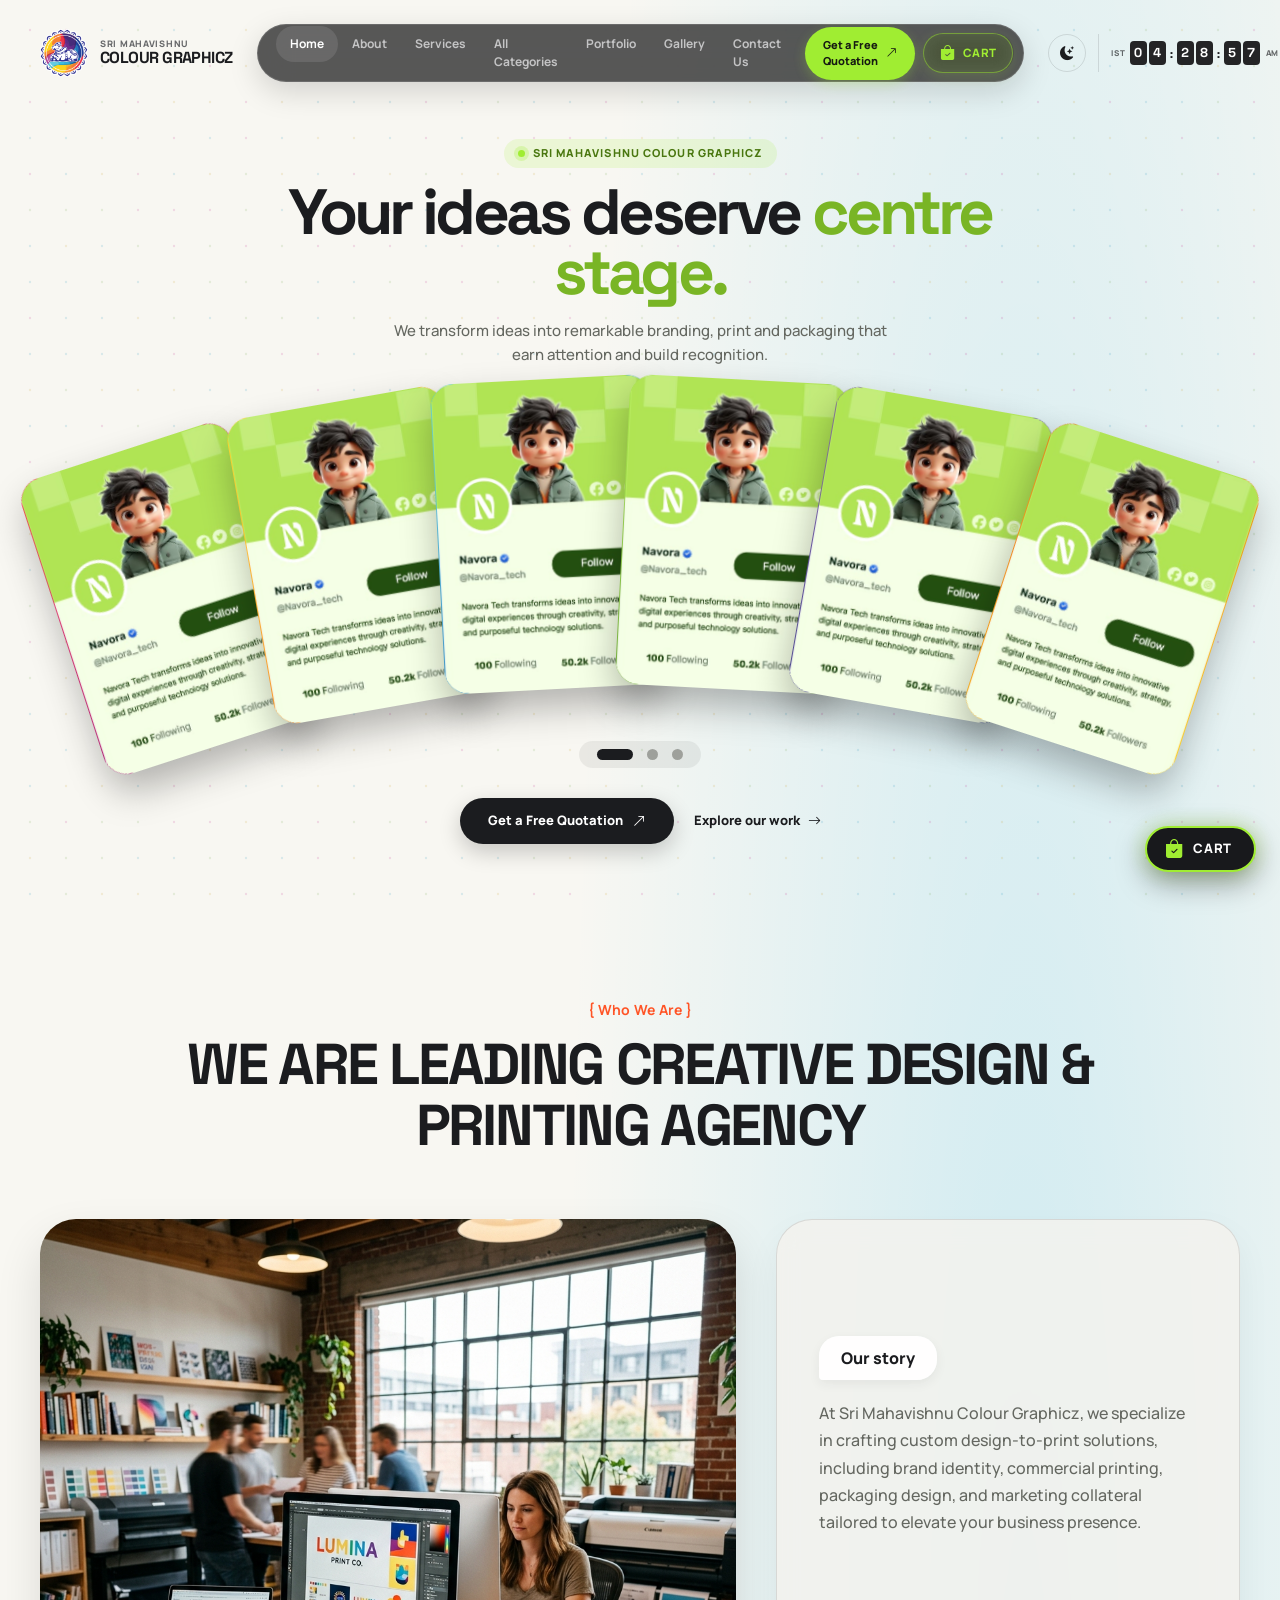
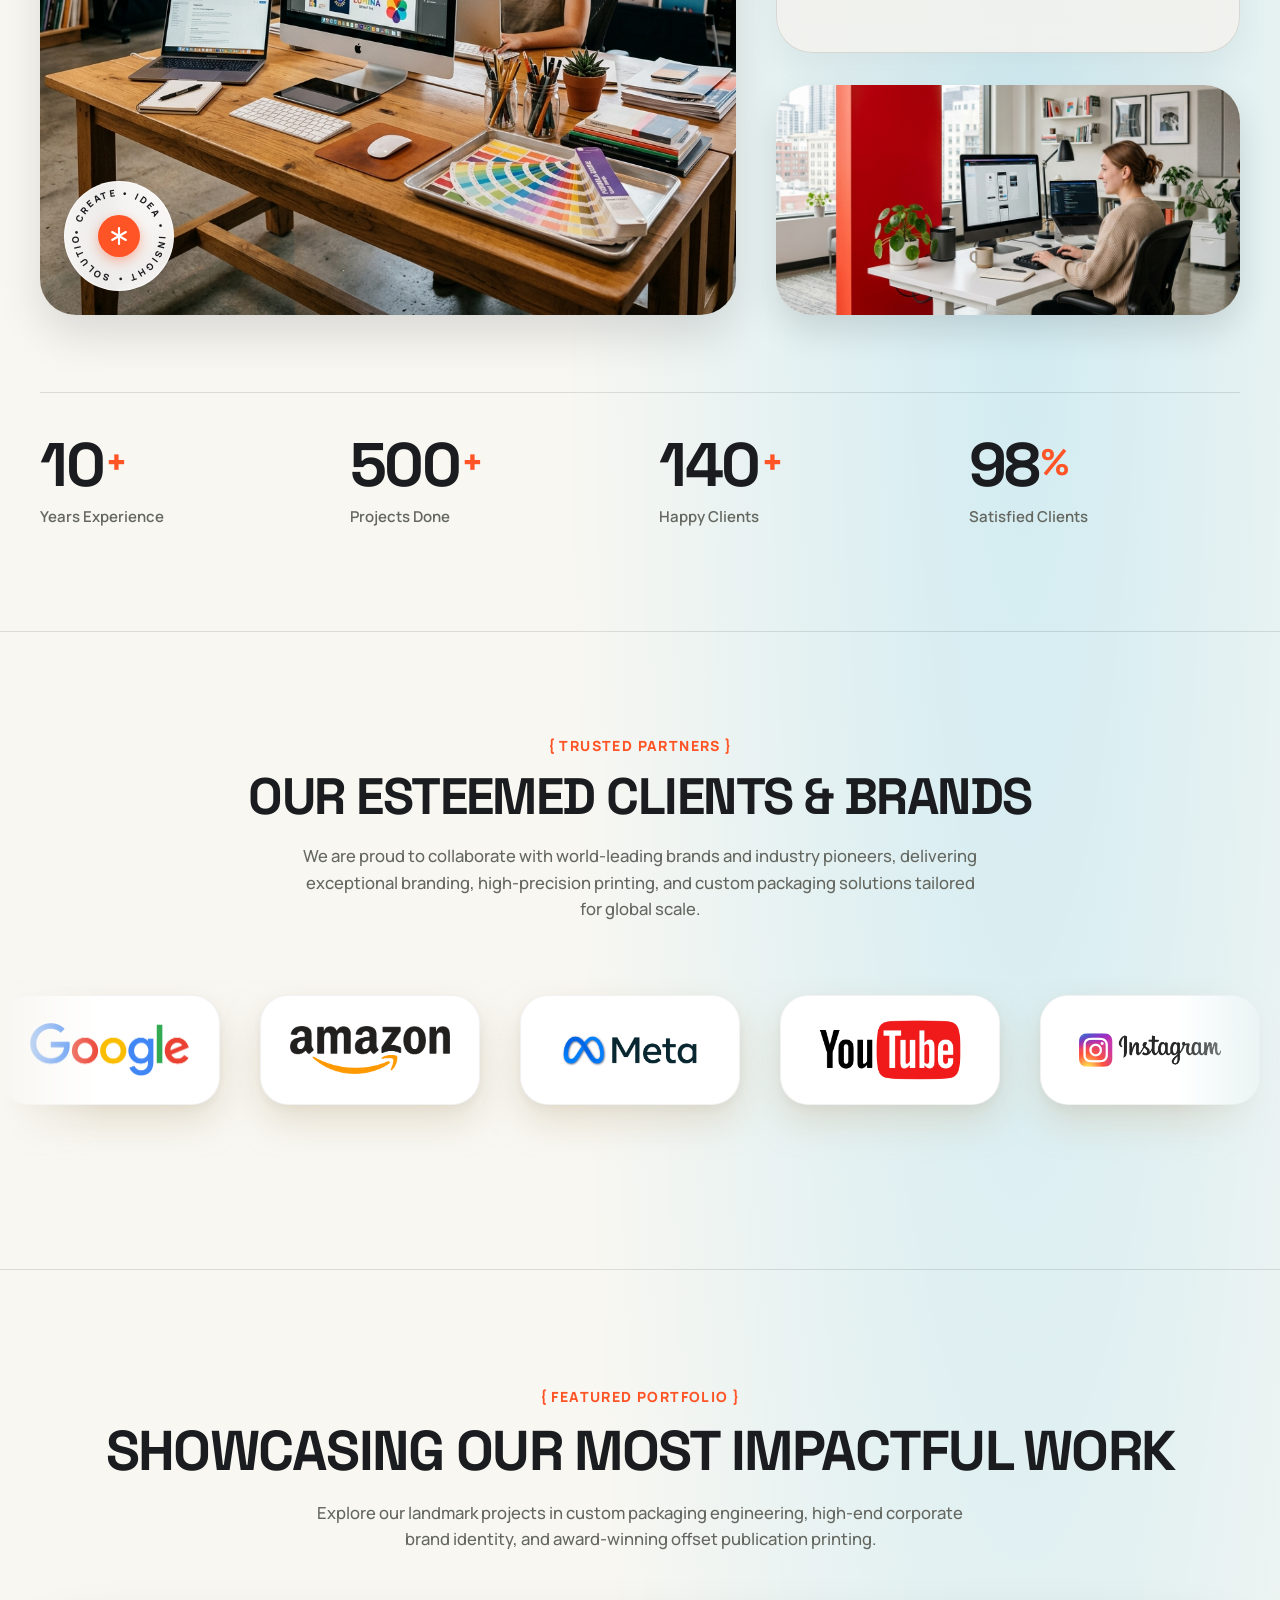
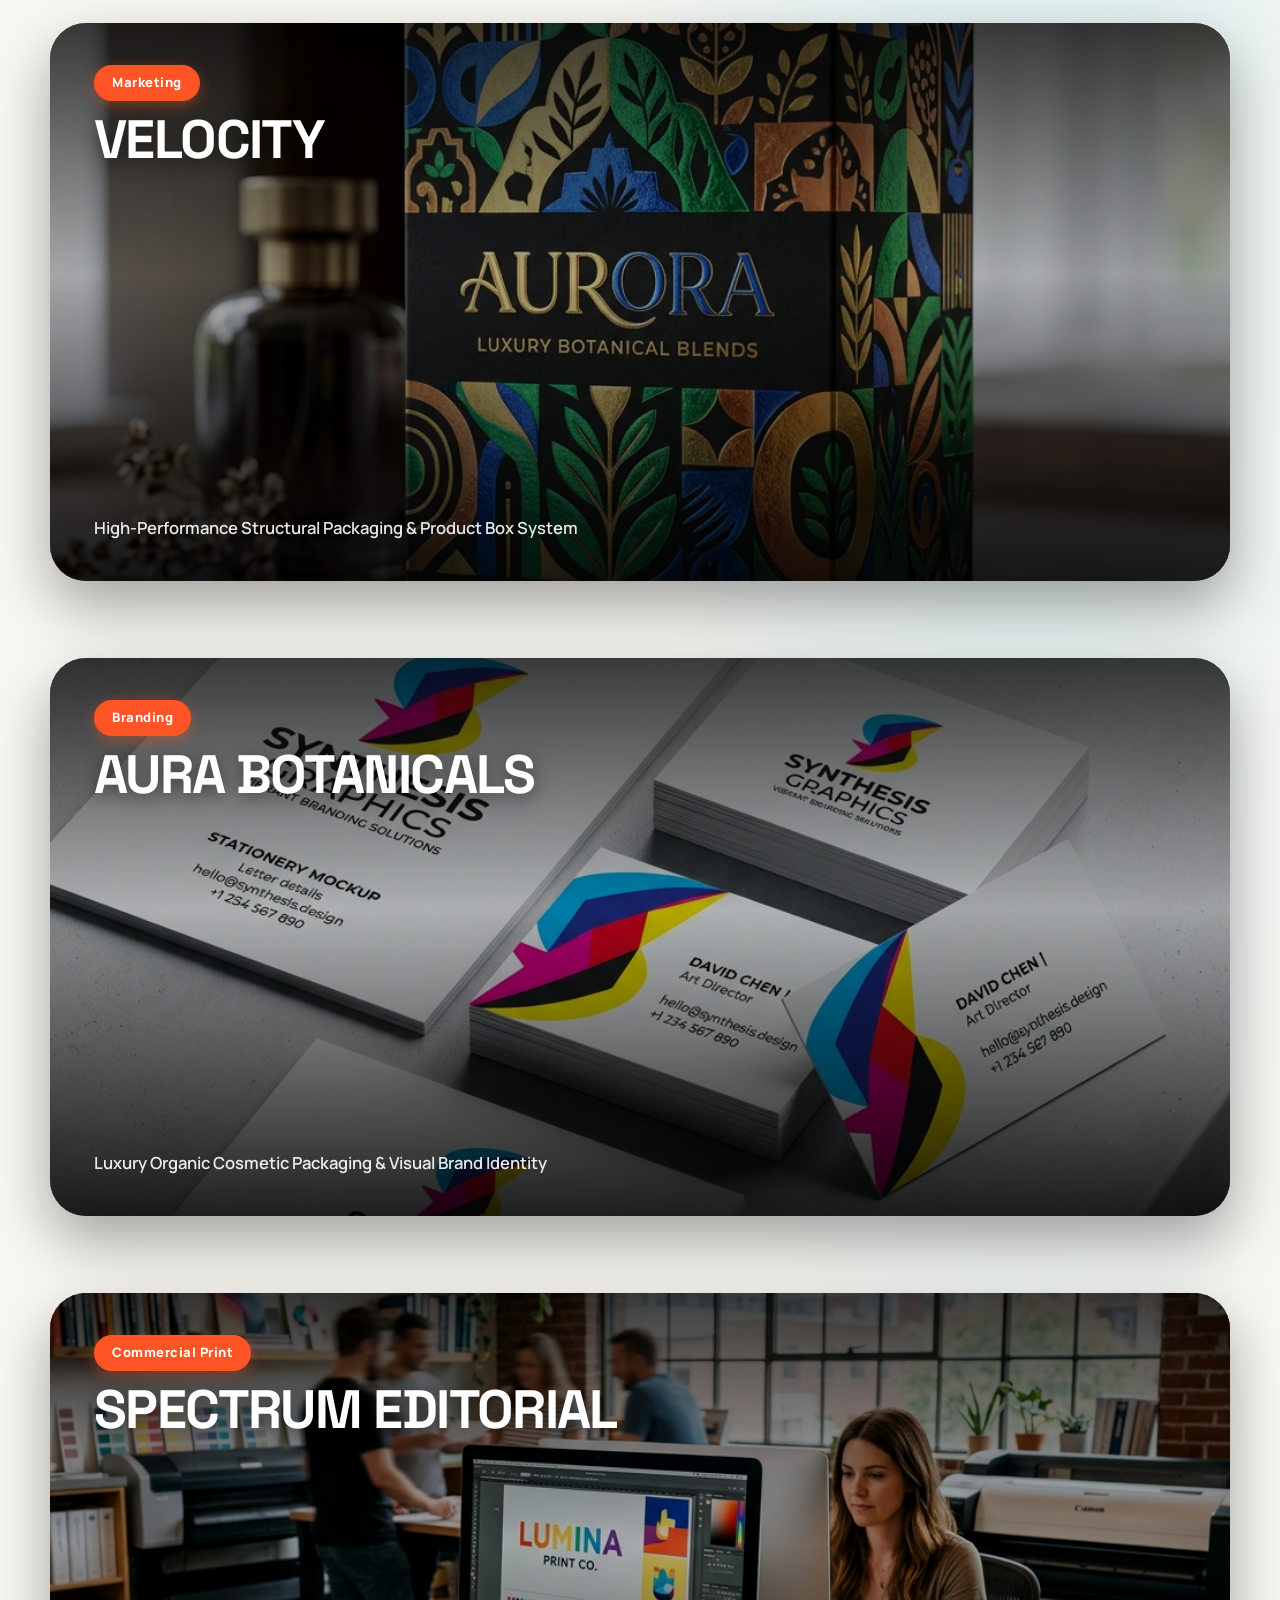
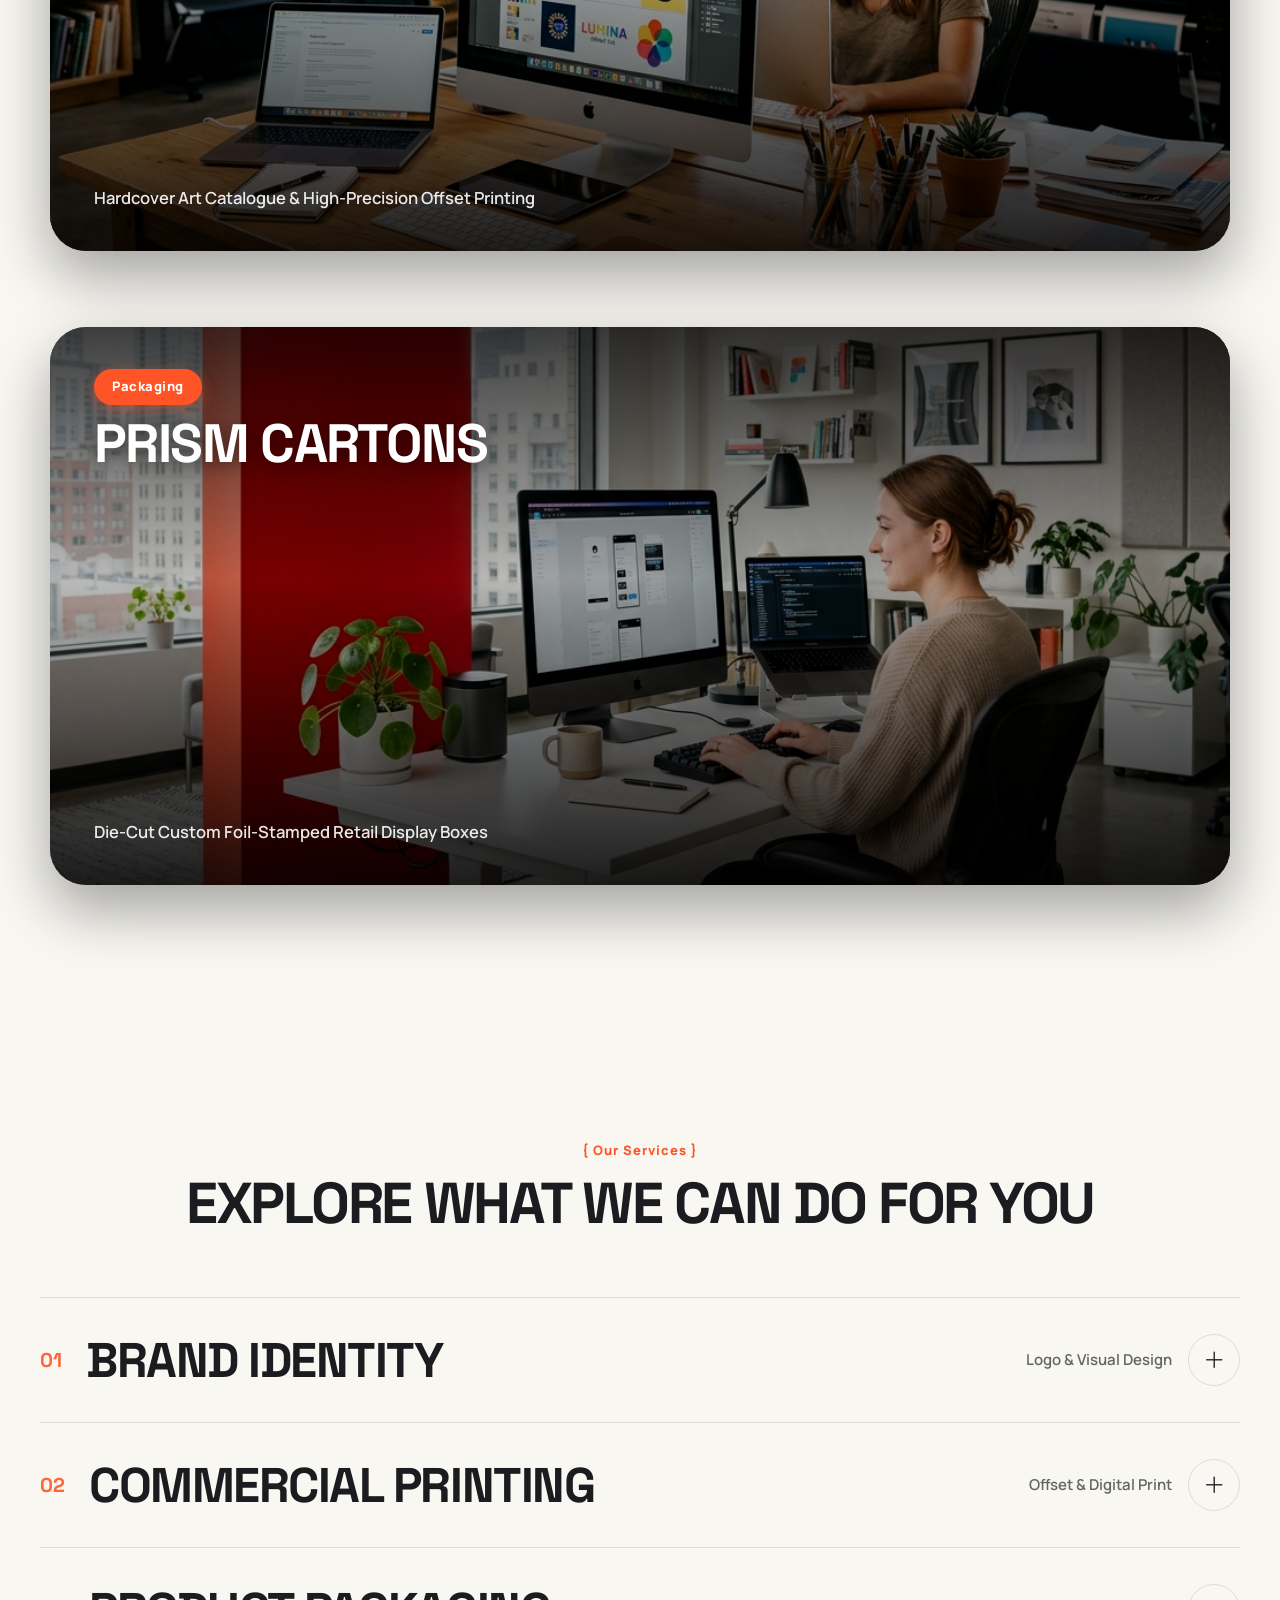
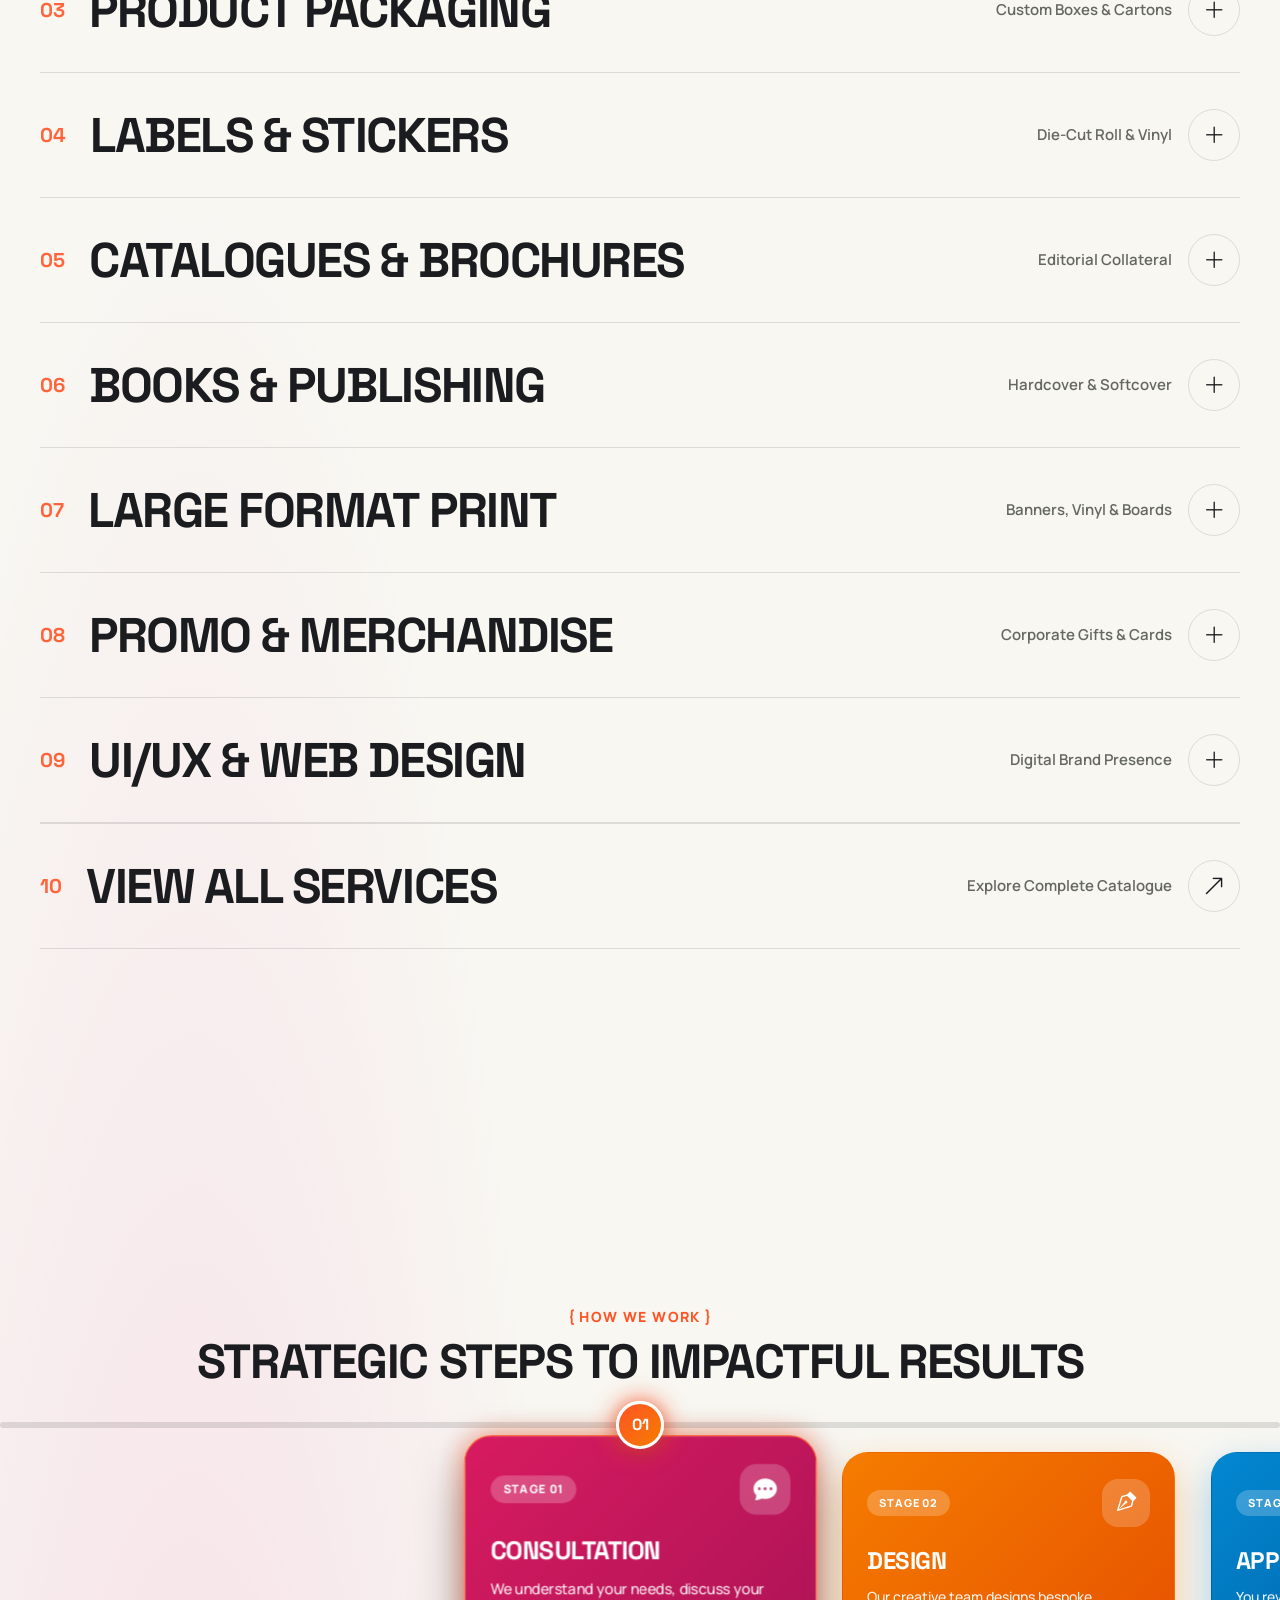
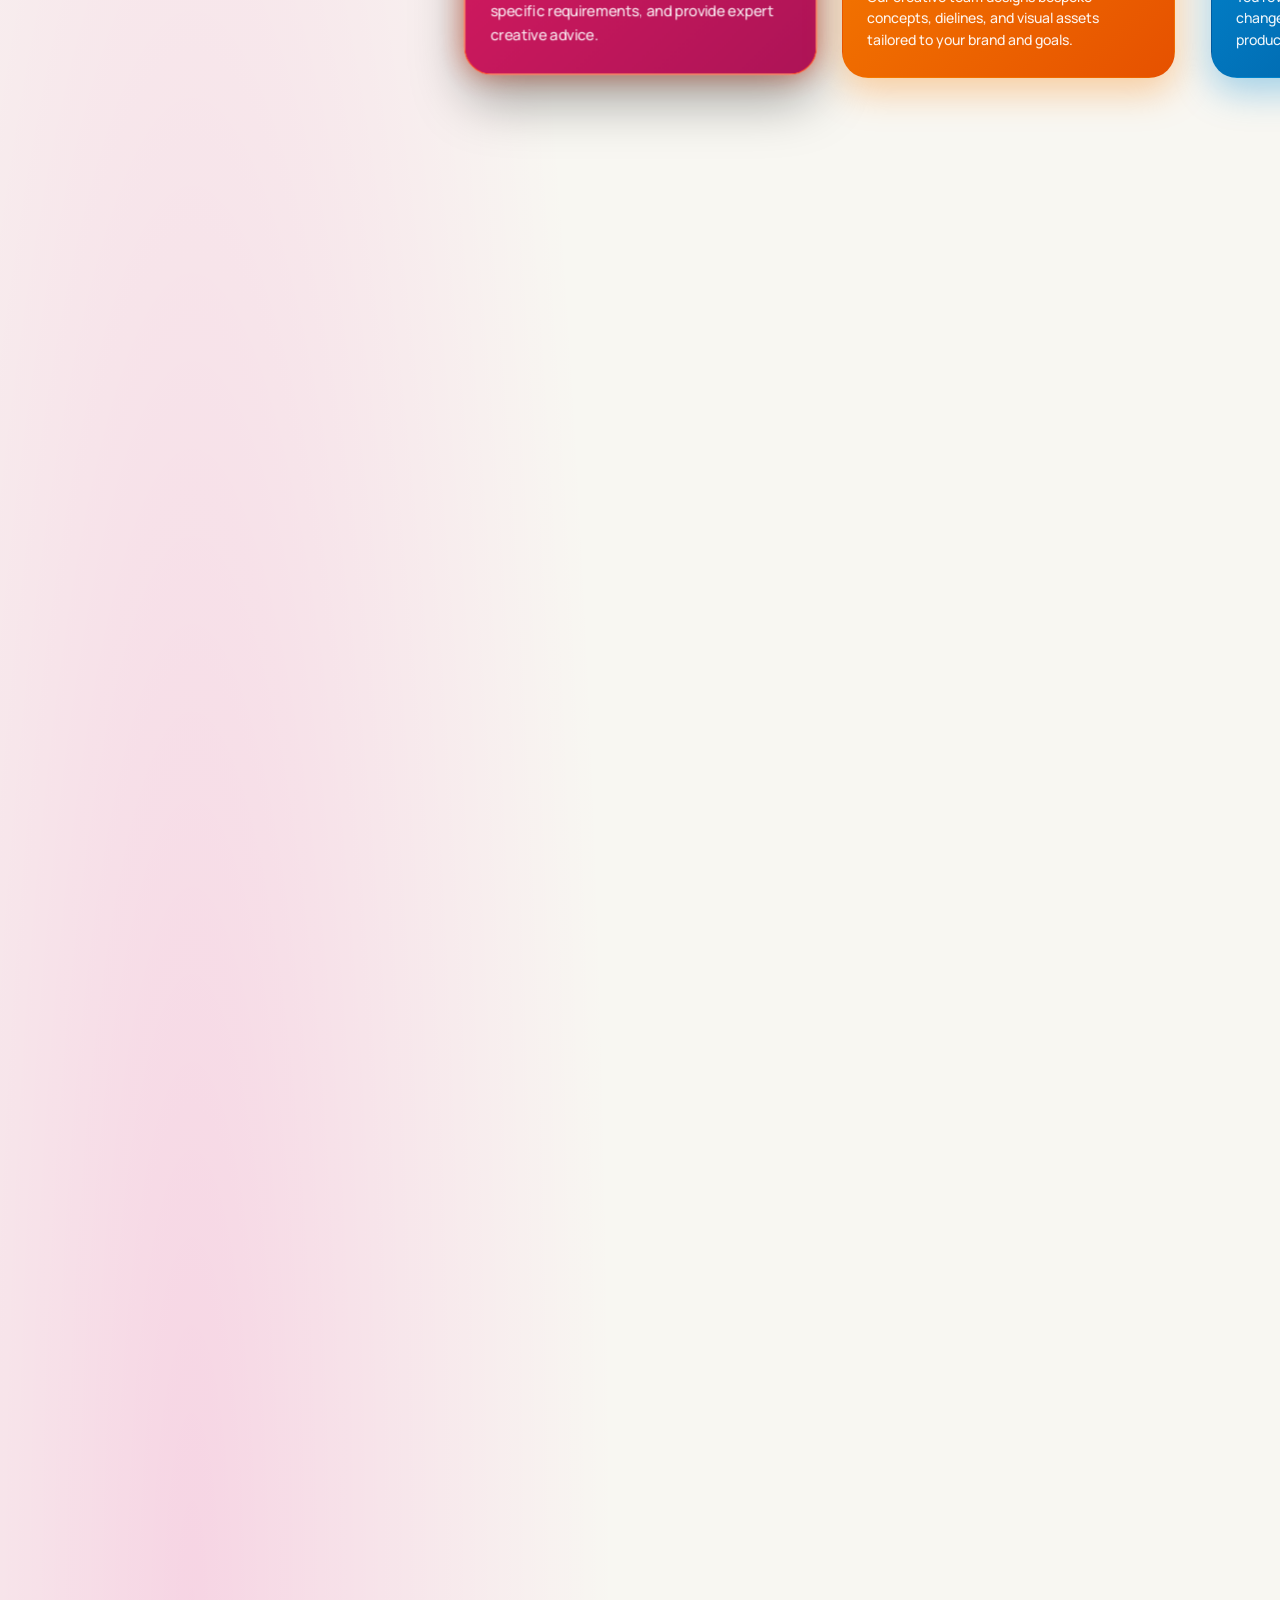
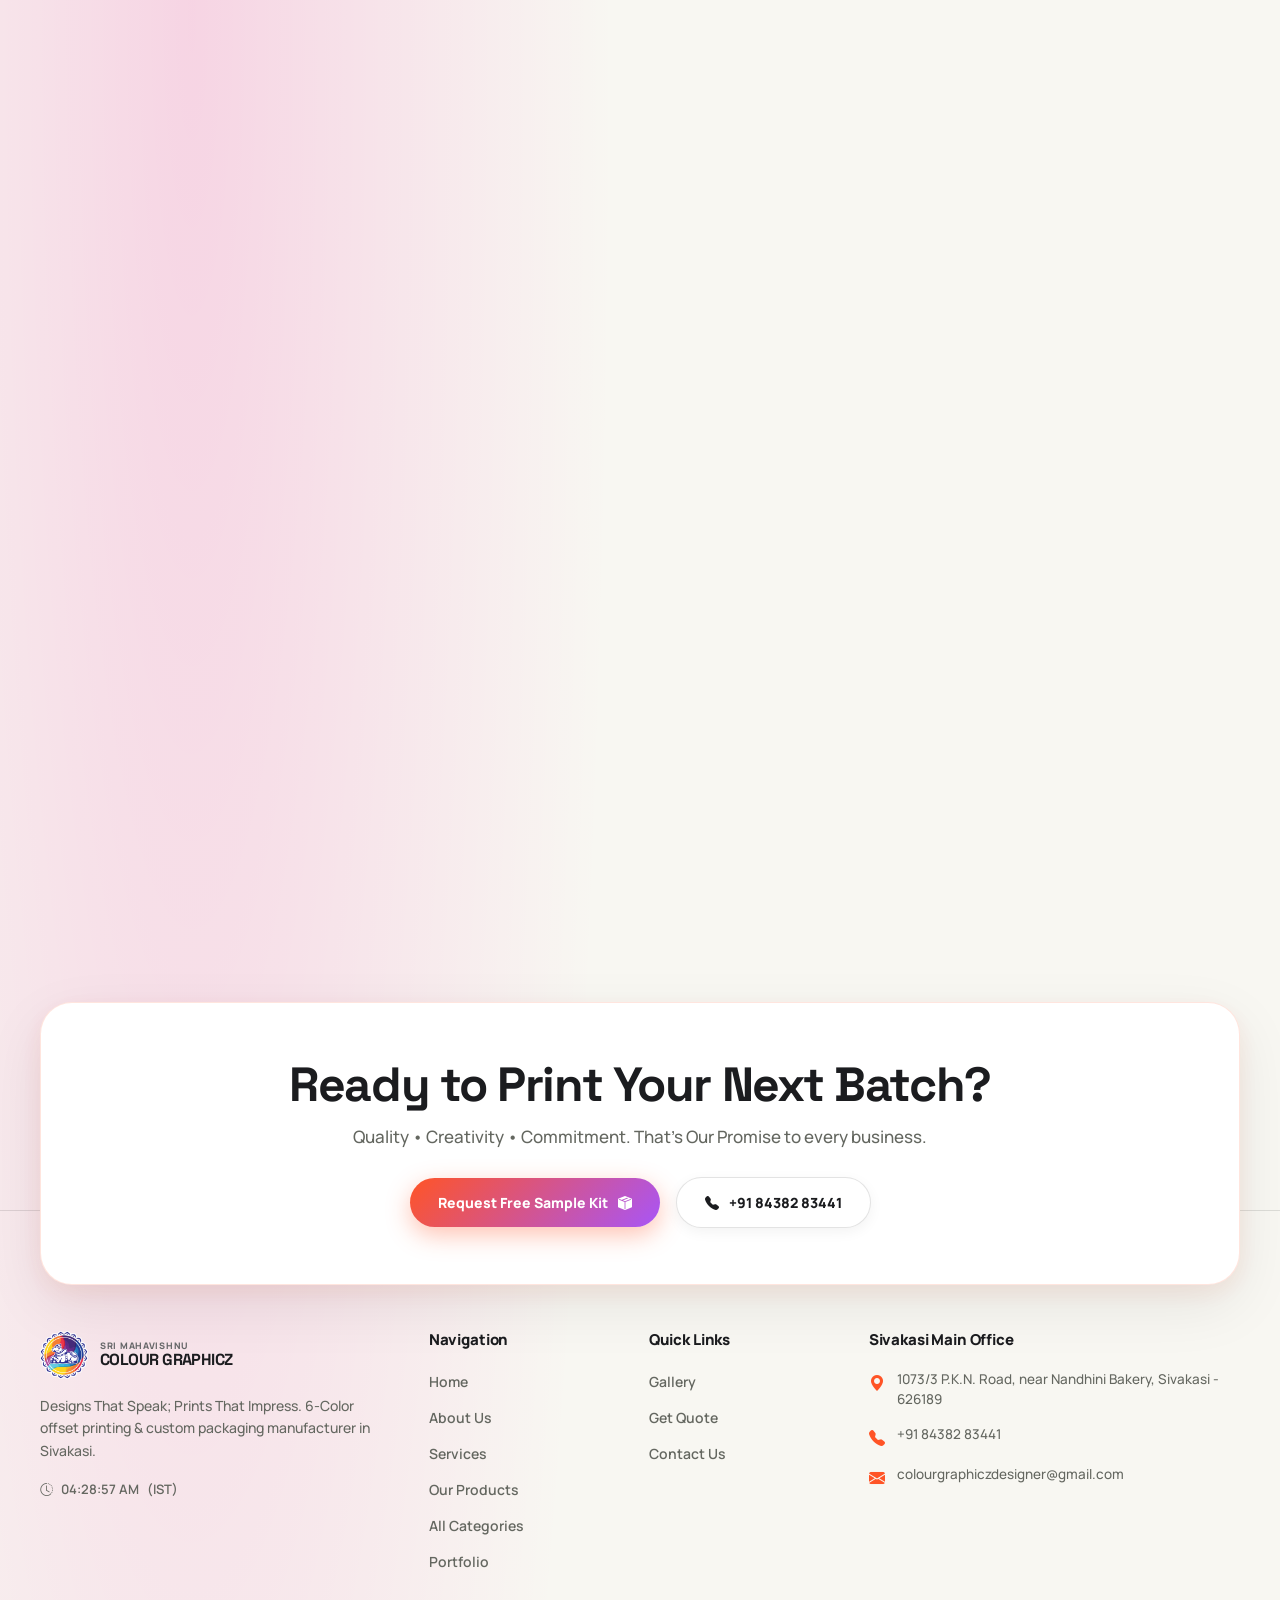
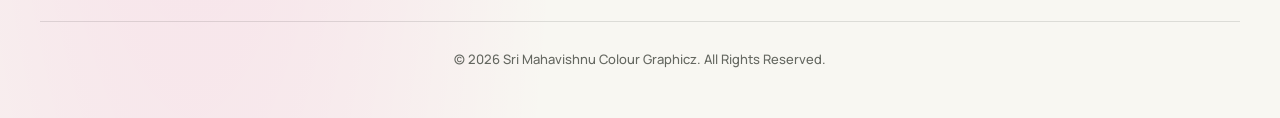
==== commit b380fd27: "UI Updated" ====
--- a/index.html
+++ b/index.html
@@ -18,2130 +18,8 @@
   <link href="https://cdn.jsdelivr.net/npm/bootstrap@5.3.3/dist/css/bootstrap.min.css" rel="stylesheet"
     integrity="sha384-QWTKZyjpPEjISv5WaRU9OFeRpok6YctnYmDr5pNlyT2bRjXh0JMhjY6hW+ALEwIH" crossorigin="anonymous">
   <link href="https://cdn.jsdelivr.net/npm/bootstrap-icons@1.11.3/font/bootstrap-icons.min.css" rel="stylesheet">
+  <link rel="stylesheet" href="css/main.css">
   <link rel="stylesheet" href="css/responsive.css">
-
-  <style>
-    :root {
-      --ink: #1b1c1f;
-      --paper: #f8f7f2;
-      --line: rgba(27, 28, 31, 0.12);
-      --accent: #A0ED32;
-      --accent-hover: #8ed42b;
-      --coral: #ff5426;
-      --subtext: #646760;
-      --card-bg: rgba(255, 255, 255, 0.75);
-      --sans: "Manrope", Arial, sans-serif;
-      --display: "Space Grotesk", Arial, sans-serif;
-    }
-
-    * {
-      box-sizing: border-box;
-    }
-
-    html {
-      scroll-behavior: smooth;
-    }
-
-    /* Common Body Background for ALL Sections */
-    body {
-      margin: 0;
-      min-height: 100vh;
-      background:
-        radial-gradient(ellipse 60% 50% at 80% 15%, rgba(0, 174, 239, 0.16), transparent 60%),
-        radial-gradient(ellipse 55% 45% at 15% 85%, rgba(236, 0, 140, 0.14), transparent 60%),
-        var(--paper);
-      color: var(--ink);
-      font-family: var(--sans);
-      transition: background-color 250ms ease, color 250ms ease;
-      overflow-x: hidden;
-      position: relative;
-    }
-
-    body.dark-mode {
-      --ink: #f8f7f2;
-      --paper: #111214;
-      --line: rgba(248, 247, 242, 0.14);
-      --accent: #d9ee46;
-      --accent-hover: #efff64;
-      --coral: #ff6033;
-      --subtext: #a4a7a0;
-      --card-bg: rgba(26, 28, 33, 0.75);
-
-      background:
-        radial-gradient(ellipse 60% 50% at 80% 15%, rgba(0, 174, 239, 0.18), transparent 60%),
-        radial-gradient(ellipse 55% 45% at 15% 85%, rgba(236, 0, 140, 0.16), transparent 60%),
-        #111214;
-    }
-
-    /* Global Fixed Dot-Grid Canvas Background */
-    #globalDotGridCanvas {
-      position: fixed;
-      top: 0;
-      left: 0;
-      width: 100vw;
-      height: 100vh;
-      pointer-events: none;
-      z-index: 0;
-      opacity: 0.85;
-    }
-
-    .site-container {
-      width: min(100% - 48px, 1440px);
-      margin: 0 auto;
-      position: relative;
-      z-index: 2;
-    }
-
-    /* Header & Navbar Styling */
-    .site-header {
-      position: sticky;
-      top: 0;
-      z-index: 1030;
-      padding: 24px 0 12px;
-      background: transparent;
-      transition: padding 250ms cubic-bezier(0.16, 1, 0.3, 1), background 250ms ease, backdrop-filter 250ms ease, box-shadow 250ms ease;
-    }
-
-    .site-header.is-scrolled {
-      padding: 12px 0 12px;
-      background: rgba(248, 247, 242, 0.78);
-      backdrop-filter: blur(20px) saturate(180%);
-      -webkit-backdrop-filter: blur(20px) saturate(180%);
-      border-bottom: 1px solid rgba(27, 28, 31, 0.08);
-      box-shadow: 0 10px 30px rgba(0, 0, 0, 0.06);
-    }
-
-    body.dark-mode .site-header.is-scrolled {
-      background: rgba(17, 18, 20, 0.82);
-      backdrop-filter: blur(20px) saturate(180%);
-      -webkit-backdrop-filter: blur(20px) saturate(180%);
-      border-bottom: 1px solid rgba(248, 247, 242, 0.08);
-      box-shadow: 0 10px 35px rgba(0, 0, 0, 0.35);
-    }
-
-    .header-row {
-      display: flex;
-      align-items: center;
-      justify-content: space-between;
-      gap: 24px;
-    }
-
-    .brand {
-      display: inline-flex;
-      align-items: center;
-      gap: 12px;
-      text-decoration: none;
-      flex-shrink: 0;
-    }
-
-    .brand-mark {
-      width: 48px;
-      height: 48px;
-      display: flex;
-      align-items: center;
-      justify-content: center;
-    }
-
-    .brand-mark img {
-      width: 100%;
-      height: 100%;
-      object-fit: contain;
-    }
-
-    .brand-copy {
-      display: flex;
-      flex-direction: column;
-      text-transform: uppercase;
-      line-height: 1.05;
-      letter-spacing: -0.035em;
-    }
-
-    .brand-copy span {
-      font-size: 9px;
-      font-weight: 800;
-      letter-spacing: 0.08em;
-      color: #67686a;
-    }
-
-    body.dark-mode .brand-copy span {
-      color: #a4a7a0;
-    }
-
-    .brand-copy strong {
-      margin-top: 2px;
-      font-family: var(--display);
-      font-size: 16px;
-      font-weight: 800;
-      color: var(--ink);
-    }
-
-    .navbar-capsule {
-      position: relative;
-      flex: 0 1 auto;
-      width: min(100%, 820px);
-      min-height: 58px;
-      padding: 0 10px 0 18px;
-      border-radius: 30px;
-      background: rgba(59, 59, 59, 0.85);
-      color: #f9f9f7;
-      backdrop-filter: blur(16px);
-      -webkit-backdrop-filter: blur(16px);
-      border: 1px solid rgba(255, 255, 255, 0.12);
-      box-shadow: 0 10px 30px rgba(0, 0, 0, 0.15);
-      transition: background 250ms ease, border-color 250ms ease, box-shadow 250ms ease, backdrop-filter 250ms ease;
-    }
-
-    .site-header.is-scrolled .navbar-capsule {
-      background: rgba(30, 30, 32, 0.85);
-      backdrop-filter: blur(20px) saturate(180%);
-      -webkit-backdrop-filter: blur(20px) saturate(180%);
-      border: 1px solid rgba(255, 255, 255, 0.2);
-      box-shadow: 0 12px 35px rgba(0, 0, 0, 0.25);
-    }
-
-    body.dark-mode .navbar-capsule {
-      background: rgba(37, 38, 41, 0.85);
-      border: 1px solid rgba(255, 255, 255, 0.1);
-      box-shadow: 0 10px 35px rgba(0, 0, 0, 0.4);
-    }
-
-    body.dark-mode .site-header.is-scrolled .navbar-capsule {
-      background: rgba(22, 23, 26, 0.88);
-      border: 1px solid rgba(255, 255, 255, 0.18);
-    }
-
-    .nav-links .nav-link {
-      padding: 9px 14px !important;
-      border-radius: 999px;
-      color: #c4c4c5;
-      font-size: 12px;
-      font-weight: 700;
-      transition: color 180ms ease, background-color 180ms ease;
-    }
-
-    .nav-links .nav-link:hover,
-    .nav-links .nav-link:focus-visible {
-      background: rgba(160, 237, 50, 0.15);
-      color: var(--accent);
-    }
-
-    .nav-links .nav-link.active {
-      color: #fff;
-      background: rgba(255, 255, 255, 0.1);
-    }
-
-    .quote-button {
-      display: inline-flex;
-      align-items: center;
-      gap: 8px;
-      min-height: 40px;
-      margin-left: 10px;
-      padding: 10px 18px;
-      border-radius: 999px;
-      background: var(--accent);
-      color: #161a12;
-      font-size: 11px;
-      font-weight: 800;
-      text-decoration: none;
-      box-shadow: 0 4px 12px rgba(160, 237, 50, 0.25);
-      transition: background 180ms ease, transform 180ms ease, box-shadow 180ms ease;
-    }
-
-    .quote-button:hover {
-      background: #c0ff65;
-      color: #111;
-      transform: translateY(-2px);
-      box-shadow: 0 6px 18px rgba(160, 237, 50, 0.4);
-    }
-
-    .nav-toggle {
-      display: none;
-      width: 42px;
-      height: 42px;
-      padding: 8px;
-      border: 1px solid rgba(255, 255, 255, 0.2);
-      border-radius: 50%;
-      background: transparent;
-    }
-
-    .nav-toggle span {
-      display: block;
-      width: 100%;
-      height: 2px;
-      margin: 4px 0;
-      background: #fff;
-      transition: transform 180ms ease, opacity 180ms ease;
-    }
-
-    .utility-tray {
-      display: inline-flex;
-      align-items: center;
-      gap: 12px;
-      color: var(--ink);
-    }
-
-    .theme-toggle {
-      display: inline-grid;
-      width: 38px;
-      height: 38px;
-      place-items: center;
-      padding: 0;
-      border: 1px solid var(--line);
-      border-radius: 50%;
-      background: transparent;
-      color: inherit;
-      font-size: 14px;
-      cursor: pointer;
-      transition: background 180ms ease, color 180ms ease, border-color 180ms ease, transform 180ms ease;
-    }
-
-    .theme-toggle:hover {
-      border-color: var(--accent);
-      background: var(--accent);
-      color: #090909;
-      transform: rotate(15deg);
-    }
-
-    .flip-clock {
-      display: inline-flex;
-      align-items: center;
-      gap: 4px;
-      min-height: 38px;
-      padding-left: 12px;
-      border-left: 1px solid var(--line);
-      color: currentColor;
-      font-variant-numeric: tabular-nums;
-    }
-
-    .clock-zone {
-      font-size: 8px;
-      font-weight: 800;
-      letter-spacing: .09em;
-      opacity: .65;
-    }
-
-    .clock-digits {
-      display: inline-flex;
-      align-items: center;
-      gap: 2px;
-    }
-
-    .clock-digit {
-      position: relative;
-      display: grid;
-      width: 17px;
-      height: 24px;
-      place-items: center;
-      overflow: hidden;
-      border-radius: 4px;
-      background: #242426;
-      color: #fff;
-      font-family: var(--display);
-      font-size: 13px;
-      font-weight: 700;
-    }
-
-    .clock-separator {
-      padding: 0 1px;
-      font-size: 14px;
-      font-weight: 800;
-    }
-
-    .clock-meridiem {
-      font-size: 8px;
-      font-weight: 800;
-      opacity: .65;
-      margin-left: 2px;
-    }
-
-    /* Hero Section with Transparent Overlay */
-    .hero-deck {
-      position: relative;
-      padding: clamp(24px, 3.5vw, 50px) 0 clamp(30px, 4vw, 55px);
-      overflow: hidden;
-      background: transparent;
-    }
-
-    .hero-deck-intro {
-      text-align: center;
-      max-width: 840px;
-      margin: 0 auto;
-    }
-
-    .hero-kicker {
-      display: inline-flex;
-      align-items: center;
-      gap: 8px;
-      margin-bottom: 14px;
-      padding: 6px 14px;
-      border-radius: 999px;
-      background: rgba(160, 237, 50, 0.15);
-      color: #4a7710;
-      font-size: 11px;
-      font-weight: 800;
-      letter-spacing: .1em;
-      text-transform: uppercase;
-    }
-
-    body.dark-mode .hero-kicker {
-      color: var(--accent);
-      background: rgba(160, 237, 50, 0.12);
-    }
-
-    .hero-kicker span {
-      width: 7px;
-      height: 7px;
-      border-radius: 50%;
-      background: var(--accent);
-      box-shadow: 0 0 0 4px rgba(160, 237, 50, 0.25);
-    }
-
-    .hero-deck-intro h1 {
-      margin: 0 auto;
-      font-family: var(--display);
-      font-size: clamp(42px, 5.2vw, 80px);
-      font-weight: 700;
-      letter-spacing: -.06em;
-      line-height: .95;
-      color: var(--ink);
-    }
-
-    .hero-deck-intro h1 em {
-      position: relative;
-      color: #79b525;
-      font-style: normal;
-    }
-
-    body.dark-mode .hero-deck-intro h1 em {
-      color: var(--accent);
-    }
-
-    .hero-deck-intro p.hero-subtitle {
-      max-width: 520px;
-      margin: 16px auto 0;
-      color: var(--subtext);
-      font-size: 15px;
-      font-weight: 500;
-      line-height: 1.6;
-    }
-
-    /* Compact Viewport & Stage */
-    .deck-viewport {
-      position: relative;
-      min-height: 350px;
-      margin: 24px auto 0;
-      display: flex;
-      align-items: center;
-      justify-content: center;
-      perspective: 1400px;
-    }
-
-    .deck-stage {
-      position: relative;
-      width: min(100%, 1150px);
-      height: 345px;
-      margin: 0 auto;
-      will-change: transform, opacity;
-    }
-
-    /* Slow Slide-Up Entrance Animation */
-    .deck-stage.is-intro-sliding {
-      opacity: 0;
-      transform: translateY(140px);
-      animation: slow-slide-up-intro 1200ms cubic-bezier(0.22, 1, 0.36, 1) forwards;
-    }
-
-    @keyframes slow-slide-up-intro {
-      0% {
-        opacity: 0;
-        transform: translateY(140px);
-      }
-
-      100% {
-        opacity: 1;
-        transform: translateY(0);
-      }
-    }
-
-    /* Deck Section Transition Animations */
-    .deck-stage.is-exit-right {
-      transform: translateX(120vw) !important;
-      opacity: 0 !important;
-      transition: transform 450ms cubic-bezier(.4, 0, .2, 1), opacity 400ms ease !important;
-    }
-
-    .deck-stage.is-enter-left {
-      transform: translateX(-120vw) !important;
-      opacity: 0 !important;
-      transition: none !important;
-    }
-
-    .deck-stage.is-entering {
-      transform: translateX(0) !important;
-      opacity: 1 !important;
-      transition: transform 500ms cubic-bezier(.16, 1, .3, 1), opacity 420ms ease !important;
-    }
-
-    /* Large Card Design - NO GAP, NO PADDING */
-    .deck-card {
-      --x: 0px;
-      --y: 0px;
-      --r: 0deg;
-      --drag-x: 0px;
-      --drag-y: 0px;
-      --scale: 1;
-      --i: 0;
-
-      position: absolute;
-      top: 15px;
-      left: 50%;
-      width: 220px;
-      height: 310px;
-      padding: 0 !important;
-      margin: 0;
-      overflow: hidden;
-      border-radius: 24px;
-      cursor: grab;
-      touch-action: none;
-      user-select: none;
-      box-shadow: 0 18px 36px rgba(0, 0, 0, 0.28);
-
-      transform: translate(calc(-50% + var(--x) + var(--drag-x)), calc(var(--y) + var(--drag-y))) rotate(var(--r)) scale(var(--scale));
-      transform-origin: 50% 115%;
-      transition: transform 750ms cubic-bezier(.22, 1, .36, 1), box-shadow 320ms ease, filter 320ms ease;
-      transition-delay: calc(var(--i) * 40ms);
-      will-change: transform;
-    }
-
-    /* Full Bleed Image Frame */
-    .card-img-frame {
-      position: relative;
-      width: 100%;
-      height: 100%;
-      border-radius: 24px;
-      overflow: hidden;
-      margin: 0;
-      padding: 0;
-    }
-
-    .card-hero-img {
-      width: 100%;
-      height: 100%;
-      object-fit: cover;
-      display: block;
-      pointer-events: none;
-      border-radius: 24px;
-      transition: transform 400ms ease;
-    }
-
-    /* Stacked / Bundled state */
-    .deck-card.is-bundled {
-      --x: 0px !important;
-      --y: 0px !important;
-      --r: 0deg !important;
-      --scale: 0.95 !important;
-      transition-delay: 0ms !important;
-    }
-
-    /* Hover Pop Forward Effect */
-    .deck-card:not(.is-dragging):not(.is-bundled):hover {
-      --scale: 1.18;
-      z-index: 100 !important;
-      filter: saturate(1.2) contrast(1.04);
-      box-shadow: 0 32px 55px rgba(0, 0, 0, 0.45);
-      transition-delay: 0ms !important;
-    }
-
-    .deck-card:not(.is-dragging):not(.is-bundled):hover .card-hero-img {
-      transform: scale(1.05);
-    }
-
-    /* Active Drag State */
-    .deck-card.is-dragging {
-      --scale: 1.12;
-      cursor: grabbing;
-      z-index: 120 !important;
-      filter: saturate(1.25);
-      box-shadow: 0 35px 60px rgba(0, 0, 0, 0.5);
-      transition: box-shadow 200ms ease, filter 200ms ease !important;
-      transition-delay: 0ms !important;
-    }
-
-    /* Section Navigation Footer & 3 Clickable Dots */
-    .deck-footer {
-      display: flex;
-      flex-direction: column;
-      align-items: center;
-      justify-content: center;
-      gap: 16px;
-      margin-top: 0px;
-    }
-
-    .deck-dots {
-      display: inline-flex;
-      align-items: center;
-      gap: 14px;
-      padding: 8px 18px;
-      border-radius: 999px;
-      background: rgba(0, 0, 0, 0.06);
-    }
-
-    body.dark-mode .deck-dots {
-      background: rgba(255, 255, 255, 0.08);
-    }
-
-    .deck-dot {
-      width: 11px;
-      height: 11px;
-      padding: 0;
-      border: 0;
-      border-radius: 50%;
-      background: #9ea09b;
-      cursor: pointer;
-      transition: width 300ms cubic-bezier(.2, 1, .2, 1), background 300ms ease, border-radius 300ms ease;
-    }
-
-    .deck-dot:hover {
-      background: #737570;
-    }
-
-    .deck-dot.is-active {
-      width: 36px;
-      border-radius: 999px;
-      background: #1b1c1f;
-    }
-
-    body.dark-mode .deck-dot.is-active {
-      background: var(--accent);
-    }
-
-    /* Hero Actions */
-    .hero-actions {
-      display: flex;
-      align-items: center;
-      justify-content: center;
-      gap: 20px;
-      margin-top: 14px;
-    }
-
-    .btn-hero-primary {
-      display: inline-flex;
-      align-items: center;
-      gap: 10px;
-      padding: 13px 28px;
-      border-radius: 999px;
-      background: #1b1c1f;
-      color: #fff;
-      font-size: 13px;
-      font-weight: 800;
-      text-decoration: none;
-      box-shadow: 0 8px 22px rgba(0, 0, 0, 0.2);
-      transition: background 180ms ease, transform 180ms ease;
-    }
-
-    body.dark-mode .btn-hero-primary {
-      background: #f8f7f2;
-      color: #111;
-    }
-
-    .btn-hero-primary:hover {
-      background: var(--accent);
-      color: #111;
-      transform: translateY(-2px);
-    }
-
-    .btn-hero-secondary {
-      display: inline-flex;
-      align-items: center;
-      gap: 8px;
-      color: var(--ink);
-      font-size: 13px;
-      font-weight: 800;
-      text-decoration: none;
-      transition: transform 180ms ease;
-    }
-
-    .btn-hero-secondary:hover {
-      color: var(--accent);
-    }
-
-    .btn-hero-secondary i {
-      transition: transform 180ms ease;
-    }
-
-    .btn-hero-secondary:hover i {
-      transform: translateX(4px);
-    }
-
-    /* ========================================================
-         "WHO WE ARE" (ABOUT SECTION WITH CARD GRID & STATS)
-         ======================================================== */
-    .who-we-are-section {
-      position: relative;
-      padding: clamp(65px, 8vw, 120px) 0;
-      background: transparent;
-      color: var(--ink);
-      overflow: hidden;
-    }
-
-    .who-header-top {
-      text-align: center;
-      margin-bottom: clamp(36px, 5vw, 64px);
-    }
-
-    .who-kicker-tag {
-      display: inline-block;
-      font-family: var(--sans);
-      font-size: 14px;
-      font-weight: 700;
-      color: var(--coral);
-      margin-bottom: 14px;
-      letter-spacing: 0.02em;
-      text-align: center;
-    }
-
-    .who-header-title {
-      font-family: var(--display);
-      font-size: clamp(32px, 4.5vw, 64px);
-      font-weight: 800;
-      letter-spacing: -.04em;
-      line-height: 1.05;
-      text-transform: uppercase;
-      color: var(--ink);
-      margin: 0 auto clamp(36px, 5vw, 64px);
-      max-width: 1150px;
-      text-align: center;
-    }
-
-    /* Grid Layout matching reference image */
-    .who-grid {
-      display: grid;
-      grid-template-columns: 1.25fr 0.75fr;
-      gap: clamp(24px, 3.5vw, 40px);
-      align-items: stretch;
-    }
-
-    @media (max-width: 991px) {
-      .who-grid {
-        grid-template-columns: 1fr;
-      }
-    }
-
-    /* Left Main Image Card */
-    .who-main-card {
-      position: relative;
-      border-radius: 36px;
-      overflow: hidden;
-      height: 100%;
-      min-height: 480px;
-      box-shadow: 0 20px 45px rgba(0, 0, 0, 0.12);
-      background: #eef0eb;
-    }
-
-    .who-main-card img {
-      width: 100%;
-      height: 100%;
-      object-fit: cover;
-      display: block;
-    }
-
-    /* Rotating Solution/Idea/Insight Badge in bottom left */
-    .who-badge-rotating {
-      position: absolute;
-      bottom: 24px;
-      left: 24px;
-      width: 110px;
-      height: 110px;
-      border-radius: 50%;
-      background: rgba(255, 255, 255, 0.92);
-      backdrop-filter: blur(12px);
-      -webkit-backdrop-filter: blur(12px);
-      border: 1px solid rgba(255, 255, 255, 0.8);
-      display: flex;
-      align-items: center;
-      justify-content: center;
-      box-shadow: 0 12px 30px rgba(0, 0, 0, 0.18);
-      z-index: 5;
-    }
-
-    body.dark-mode .who-badge-rotating {
-      background: rgba(30, 32, 38, 0.85);
-      border-color: rgba(255, 255, 255, 0.15);
-    }
-
-    .who-badge-rotating svg.text-spin {
-      position: absolute;
-      inset: 0;
-      width: 100%;
-      height: 100%;
-      animation: spin-badge 18s linear infinite;
-      color: var(--ink);
-    }
-
-    @keyframes spin-badge {
-      from {
-        transform: rotate(0deg);
-      }
-
-      to {
-        transform: rotate(360deg);
-      }
-    }
-
-    .who-badge-icon {
-      width: 42px;
-      height: 42px;
-      border-radius: 50%;
-      background: var(--coral);
-      color: #fff;
-      display: flex;
-      align-items: center;
-      justify-content: center;
-      font-size: 18px;
-      position: relative;
-      z-index: 2;
-      box-shadow: 0 4px 12px rgba(255, 84, 38, 0.4);
-    }
-
-    /* Right Column Stack - Fill & Balance Height */
-    .who-right-stack {
-      display: flex;
-      flex-direction: column;
-      justify-content: space-between;
-      gap: clamp(20px, 2.5vw, 32px);
-      height: 100%;
-    }
-
-    /* Top Story Card */
-    .who-story-card {
-      position: relative;
-      border-radius: 36px;
-      padding: clamp(28px, 3.5vw, 42px);
-      background: rgba(244, 243, 238, 0.85);
-      backdrop-filter: blur(14px);
-      -webkit-backdrop-filter: blur(14px);
-      border: 1px solid var(--line);
-      box-shadow: 0 15px 35px rgba(0, 0, 0, 0.05);
-      display: flex;
-      flex-direction: column;
-      align-items: flex-start;
-      flex: 1;
-      justify-content: center;
-    }
-
-    body.dark-mode .who-story-card {
-      background: rgba(26, 28, 33, 0.9);
-      border-color: rgba(255, 255, 255, 0.12);
-    }
-
-    .who-story-header-box {
-      display: inline-block;
-      padding: 10px 22px;
-      border-radius: 20px 20px 20px 4px;
-      background: rgba(255, 255, 255, 0.95);
-      color: #1b1c1f;
-      font-family: var(--sans);
-      font-size: 16px;
-      font-weight: 800;
-      margin-bottom: 20px;
-      box-shadow: 0 4px 12px rgba(0, 0, 0, 0.06);
-    }
-
-    body.dark-mode .who-story-header-box {
-      background: rgba(255, 255, 255, 0.15);
-      color: #ffffff !important;
-      border: 1px solid rgba(255, 255, 255, 0.2);
-      box-shadow: 0 4px 15px rgba(0, 0, 0, 0.3);
-    }
-
-    .who-story-text {
-      font-size: clamp(14px, 1.25vw, 16px);
-      font-weight: 500;
-      line-height: 1.7;
-      color: var(--subtext);
-      margin: 0;
-    }
-
-    body.dark-mode .who-story-text {
-      color: rgba(248, 247, 242, 0.88);
-    }
-
-    /* Bottom Secondary Image Card */
-    .who-sec-card {
-      position: relative;
-      border-radius: 36px;
-      overflow: hidden;
-      height: 230px;
-      flex-shrink: 0;
-      box-shadow: 0 15px 35px rgba(0, 0, 0, 0.12);
-      background: #f0ede6;
-    }
-
-    .who-sec-card img {
-      width: 100%;
-      height: 100%;
-      object-fit: cover;
-      display: block;
-    }
-
-    .who-sec-card img {
-      width: 100%;
-      height: 100%;
-      object-fit: cover;
-      display: block;
-    }
-
-    /* Statistics Grid Row (4 Columns) */
-    .who-stats-row {
-      display: grid;
-      grid-template-columns: repeat(4, 1fr);
-      gap: clamp(20px, 3vw, 40px);
-      margin-top: clamp(48px, 6vw, 84px);
-      padding-top: clamp(28px, 4vw, 42px);
-      border-top: 1px solid var(--line);
-    }
-
-    @media (max-width: 767px) {
-      .who-stats-row {
-        grid-template-columns: repeat(2, 1fr);
-        gap: 24px;
-      }
-    }
-
-    .who-stat-item {
-      display: flex;
-      flex-direction: column;
-    }
-
-    .who-stat-val {
-      font-family: var(--display);
-      font-size: clamp(38px, 4.8vw, 68px);
-      font-weight: 800;
-      line-height: 1;
-      letter-spacing: -.04em;
-      color: var(--ink);
-    }
-
-    .who-stat-val sup {
-      font-size: 0.6em;
-      color: var(--coral);
-      top: -0.3em;
-      margin-left: 2px;
-    }
-
-    .who-stat-lbl {
-      margin-top: 10px;
-      font-size: clamp(12px, 1.2vw, 15px);
-      font-weight: 600;
-      color: var(--subtext);
-    }
-
-
-    /* ========================================================
-         CLIENT LOGOS AUTO-SCROLLING MARQUEE SECTION (160x80)
-         ======================================================== */
-    .clients-marquee-section {
-      position: relative;
-      padding: clamp(65px, 8vw, 110px) 0;
-      background: transparent;
-      overflow: hidden;
-      border-top: 1px solid var(--line);
-      border-bottom: 1px solid var(--line);
-    }
-
-    .clients-header {
-      text-align: center;
-      margin-bottom: clamp(36px, 5vw, 56px);
-    }
-
-    .clients-kicker {
-      font-family: var(--sans);
-      font-size: 14px;
-      font-weight: 800;
-      letter-spacing: .1em;
-      color: var(--coral);
-      margin-bottom: 10px;
-      text-align: center;
-      text-transform: uppercase;
-    }
-
-    .clients-title {
-      font-family: var(--display);
-      font-size: clamp(28px, 4vw, 52px);
-      font-weight: 800;
-      letter-spacing: -.03em;
-      text-transform: uppercase;
-      color: var(--ink);
-      text-align: center;
-      margin: 0;
-    }
-
-    .clients-desc {
-      max-width: 680px;
-      margin: 16px auto 0;
-      font-size: clamp(15px, 1.3vw, 17px);
-      font-weight: 500;
-      line-height: 1.6;
-      color: var(--subtext);
-      text-align: center;
-    }
-
-    body.dark-mode .clients-desc {
-      color: rgba(248, 247, 242, 0.82);
-    }
-
-    .marquee-wrapper {
-      position: relative;
-      width: 100%;
-      overflow: hidden;
-      display: flex;
-      user-select: none;
-      padding: 16px 0 62px 0;
-      mask-image: linear-gradient(to right, transparent, black 8%, black 92%, transparent);
-      -webkit-mask-image: linear-gradient(to right, transparent, black 8%, black 92%, transparent);
-    }
-
-    .marquee-track {
-      display: flex;
-      align-items: center;
-      gap: 40px;
-      /* Equal & even spacing between all logos */
-      flex-shrink: 0;
-      animation: marquee-scroll 34s linear infinite;
-      will-change: transform;
-    }
-
-    .marquee-wrapper:hover .marquee-track {
-      animation-play-state: paused;
-    }
-
-    @keyframes marquee-scroll {
-      0% {
-        transform: translateX(0);
-      }
-
-      100% {
-        transform: translateX(-50%);
-      }
-    }
-
-    /* Premium Card Container for 160x80 Logos (Visible Soft Warm Shadow) */
-    .client-logo-card {
-      display: inline-flex;
-      align-items: center;
-      justify-content: center;
-      width: 220px;
-      height: 110px;
-      padding: 15px 25px;
-      border-radius: 28px;
-      background: #ffffff;
-      border: 1px solid rgba(0, 0, 0, 0.05);
-      box-shadow: 0 16px 36px rgba(195, 175, 140, 0.35), 0 4px 12px rgba(0, 0, 0, 0.05);
-      transition: transform 280ms cubic-bezier(0.16, 1, 0.3, 1), border-color 280ms ease, box-shadow 280ms ease, background 280ms ease;
-      flex-shrink: 0;
-    }
-
-    body.dark-mode .client-logo-card {
-      background: rgba(30, 32, 38, 0.94);
-      border-color: rgba(255, 255, 255, 0.16);
-      box-shadow: 0 16px 40px rgba(0, 0, 0, 0.55), 0 4px 12px rgba(0, 0, 0, 0.3);
-    }
-
-    .client-logo-card:hover {
-      transform: translateY(-6px) scale(1.05);
-      border-color: var(--coral);
-      box-shadow: 0 22px 48px rgba(195, 175, 140, 0.48), 0 8px 20px rgba(255, 84, 38, 0.15);
-    }
-
-    body.dark-mode .client-logo-card:hover {
-      border-color: var(--accent);
-      box-shadow: 0 20px 45px rgba(0, 0, 0, 0.75), 0 0 25px rgba(160, 237, 50, 0.25);
-    }
-
-    /* Exact 160px x 80px Logo Image Size */
-    .client-logo-img {
-      width: 160px;
-      height: 80px;
-      object-fit: contain;
-      display: block;
-      transition: transform 250ms ease, filter 250ms ease;
-    }
-
-    .client-logo-card:hover .client-logo-img {
-      transform: scale(1.06);
-    }
-
-
-    /* ========================================================
-         SHOWCASING OUR MOST IMPACTFUL WORK (SCROLL-STACK SECTION)
-         ======================================================== */
-    .scroll-stack-section {
-      position: relative;
-      padding: clamp(70px, 9vw, 120px) 0 clamp(100px, 12vw, 160px);
-      background: transparent;
-      overflow: visible;
-    }
-
-    .scroll-stack-header {
-      text-align: center;
-      margin-bottom: clamp(40px, 6vw, 70px);
-    }
-
-    .scroll-stack-kicker {
-      font-family: var(--sans);
-      font-size: 14px;
-      font-weight: 800;
-      letter-spacing: .1em;
-      color: var(--coral);
-      margin-bottom: 10px;
-      text-align: center;
-      text-transform: uppercase;
-    }
-
-    .scroll-stack-title {
-      font-family: var(--display);
-      font-size: clamp(30px, 4.5vw, 56px);
-      font-weight: 800;
-      letter-spacing: -.03em;
-      text-transform: uppercase;
-      color: var(--ink);
-      text-align: center;
-      margin: 0;
-    }
-
-    .scroll-stack-desc {
-      max-width: 680px;
-      margin: 16px auto 0;
-      font-size: clamp(15px, 1.3vw, 17px);
-      font-weight: 500;
-      line-height: 1.6;
-      color: var(--subtext);
-      text-align: center;
-    }
-
-    body.dark-mode .scroll-stack-desc {
-      color: rgba(248, 247, 242, 0.82);
-    }
-
-    /* Stack Container holding sticky stacked cards */
-    .scroll-stack-container {
-      position: relative;
-      display: flex;
-      flex-direction: column;
-      gap: clamp(40px, 6vw, 80px);
-      width: 100%;
-      max-width: 1180px;
-      margin: 0 auto;
-    }
-
-    /* Sticky Scroll Card */
-    .stack-card {
-      position: sticky;
-      top: clamp(110px, 14vh, 150px);
-      width: 100%;
-      height: clamp(460px, 62vh, 580px);
-      border-radius: 36px;
-      overflow: hidden;
-      background: #111215;
-      box-shadow: 0 25px 60px rgba(0, 0, 0, 0.35);
-      cursor: pointer;
-      transition: transform 450ms cubic-bezier(0.16, 1, 0.3, 1), box-shadow 450ms ease, filter 450ms ease;
-      will-change: transform;
-    }
-
-    .stack-card-bg {
-      position: absolute;
-      inset: 0;
-      width: 100%;
-      height: 100%;
-      object-fit: cover;
-      transition: transform 600ms cubic-bezier(0.16, 1, 0.3, 1), filter 600ms ease;
-      filter: brightness(0.85) contrast(1.05);
-    }
-
-    .stack-card:hover .stack-card-bg {
-      transform: scale(1.08);
-      filter: brightness(0.96) contrast(1.12);
-    }
-
-    /* Dark gradient overlay behind text */
-    .stack-card-overlay {
-      position: absolute;
-      inset: 0;
-      background: linear-gradient(180deg, rgba(0, 0, 0, 0.72) 0%, rgba(0, 0, 0, 0.15) 45%, rgba(0, 0, 0, 0.85) 100%);
-      pointer-events: none;
-    }
-
-    /* Card Top Header Content Overlay (Tag & Title matching user screenshot) */
-    .stack-card-header {
-      position: absolute;
-      top: clamp(28px, 4vw, 42px);
-      left: clamp(28px, 4vw, 44px);
-      z-index: 10;
-      display: flex;
-      flex-direction: column;
-      align-items: flex-start;
-      gap: 12px;
-      pointer-events: none;
-    }
-
-    .stack-card-tag {
-      display: inline-block;
-      padding: 8px 18px;
-      border-radius: 999px;
-      background: var(--coral);
-      color: #ffffff;
-      font-family: var(--sans);
-      font-size: 13px;
-      font-weight: 800;
-      letter-spacing: .04em;
-      box-shadow: 0 4px 14px rgba(255, 84, 38, 0.4);
-    }
-
-    .stack-card-name {
-      font-family: var(--display);
-      font-size: clamp(32px, 4.5vw, 54px);
-      font-weight: 800;
-      letter-spacing: -.03em;
-      line-height: 1;
-      color: #ffffff;
-      text-transform: uppercase;
-      margin: 0;
-      text-shadow: 0 4px 18px rgba(0, 0, 0, 0.5);
-    }
-
-    .stack-card-bottom {
-      position: absolute;
-      bottom: clamp(28px, 4vw, 40px);
-      left: clamp(28px, 4vw, 44px);
-      right: clamp(28px, 4vw, 44px);
-      z-index: 10;
-      display: flex;
-      align-items: center;
-      justify-content: space-between;
-      pointer-events: none;
-    }
-
-    .stack-card-sub {
-      font-size: clamp(14px, 1.3vw, 17px);
-      font-weight: 600;
-      color: rgba(255, 255, 255, 0.9);
-      max-width: 520px;
-      margin: 0;
-    }
-
-    /* Custom Follower "View" Cursor Badge floating over active card */
-    .card-view-follower {
-      position: absolute;
-      top: 0;
-      left: 0;
-      width: 78px;
-      height: 78px;
-      border-radius: 50%;
-      background: rgba(255, 255, 255, 0.92);
-      backdrop-filter: blur(12px);
-      -webkit-backdrop-filter: blur(12px);
-      color: #111215;
-      display: flex;
-      flex-direction: column;
-      align-items: center;
-      justify-content: center;
-      gap: 2px;
-      font-family: var(--sans);
-      font-size: 12px;
-      font-weight: 800;
-      pointer-events: none;
-      z-index: 50;
-      opacity: 0;
-      transform: translate(-50%, -50%) scale(0.5);
-      transition: opacity 250ms ease, transform 250ms cubic-bezier(0.16, 1, 0.3, 1);
-      box-shadow: 0 12px 30px rgba(0, 0, 0, 0.3);
-    }
-
-    .card-view-follower.is-active {
-      opacity: 1;
-      transform: translate(-50%, -50%) scale(1);
-    }
-
-    .card-view-follower i {
-      font-size: 16px;
-    }
-
-
-    /* ========================================================
-         INTERACTIVE SERVICES SECTION (WITH MOUSE PREVIEW)
-         ======================================================== */
-    .services-interactive-section {
-      position: relative;
-      padding: clamp(65px, 8vw, 120px) 0;
-      background: transparent;
-      color: var(--ink);
-      overflow: hidden;
-      transition: color 250ms ease;
-    }
-
-    /* Mouse-Following Floating Image Preview Container */
-    .service-mouse-preview {
-      position: absolute;
-      top: 0;
-      left: 0;
-      width: 270px;
-      height: 180px;
-      border-radius: 20px;
-      overflow: hidden;
-      pointer-events: none;
-      z-index: 90;
-      opacity: 0;
-      transform: translate(-50%, -50%) scale(0.8) rotate(0deg);
-      box-shadow: 0 24px 48px rgba(0, 0, 0, 0.35);
-      transition: opacity 300ms ease, transform 100ms ease-out;
-      will-change: transform, opacity;
-    }
-
-    .service-mouse-preview.is-visible {
-      opacity: 1;
-    }
-
-    .service-mouse-preview img {
-      width: 100%;
-      height: 100%;
-      object-fit: cover;
-      display: block;
-    }
-
-    .services-header-top {
-      text-align: center;
-      margin-bottom: clamp(32px, 5vw, 64px);
-    }
-
-    .services-kicker {
-      font-family: var(--sans);
-      font-size: 13px;
-      font-weight: 800;
-      letter-spacing: .08em;
-      color: var(--coral);
-      margin-bottom: 12px;
-      text-align: center;
-    }
-
-    .services-main-title {
-      font-family: var(--display);
-      font-size: clamp(24px, 4.5vw, 62px);
-      font-weight: 800;
-      letter-spacing: -.04em;
-      line-height: 1.05;
-      text-transform: uppercase;
-      margin: 0 auto clamp(24px, 5vw, 64px);
-      color: var(--ink);
-      text-align: center;
-      max-width: 1050px;
-    }
-
-    .services-list {
-      display: flex;
-      flex-direction: column;
-    }
-
-    .service-row {
-      position: relative;
-      display: flex;
-      align-items: center;
-      justify-content: space-between;
-      gap: 16px;
-      padding: clamp(20px, 3vw, 36px) 0;
-      border-bottom: 1px solid var(--line);
-      cursor: pointer;
-      text-decoration: none;
-      color: var(--ink);
-      transition: padding-left 250ms ease, background-color 200ms ease;
-    }
-
-    .service-row:first-of-type {
-      border-top: 1px solid var(--line);
-    }
-
-    .service-left {
-      display: flex;
-      align-items: center;
-      gap: clamp(10px, 2vw, 24px);
-      flex: 1 1 auto;
-      min-width: 0;
-      flex-wrap: wrap;
-    }
-
-    .service-num {
-      font-family: var(--display);
-      font-size: clamp(14px, 1.6vw, 20px);
-      font-weight: 800;
-      color: var(--coral);
-      opacity: 0.9;
-      flex-shrink: 0;
-    }
-
-    .service-name {
-      margin: 0;
-      font-family: var(--display);
-      font-size: clamp(18px, 3.8vw, 54px);
-      font-weight: 800;
-      letter-spacing: -.03em;
-      line-height: 1.05;
-      text-transform: uppercase;
-      color: var(--ink);
-      transition: color 250ms ease, transform 250ms ease;
-      flex: 1 1 auto;
-      min-width: 0;
-      word-break: break-word;
-    }
-
-    .service-sub {
-      font-size: clamp(12px, 1.2vw, 15px);
-      font-weight: 600;
-      color: var(--subtext);
-      margin-left: 0;
-      transition: color 250ms ease;
-      flex-shrink: 0;
-    }
-
-    .service-btn-plus {
-      width: clamp(38px, 4.5vw, 52px);
-      height: clamp(38px, 4.5vw, 52px);
-      border-radius: 50%;
-      border: 1.5px solid var(--line);
-      display: flex;
-      align-items: center;
-      justify-content: center;
-      font-size: clamp(16px, 2vw, 22px);
-      color: var(--ink);
-      flex-shrink: 0;
-      margin-left: auto;
-      transition: background 250ms ease, color 250ms ease, border-color 250ms ease, transform 250ms ease;
-    }
-
-    .service-row:hover .service-name {
-      color: var(--coral);
-      transform: translateX(14px);
-    }
-
-    .service-row:hover .service-sub {
-      color: var(--ink);
-    }
-
-    .service-row:hover .service-btn-plus {
-      background: var(--coral);
-      border-color: var(--coral);
-      color: #fff;
-      transform: rotate(90deg);
-    }
-
-    .service-row.service-view-more-row:hover .service-btn-plus {
-      background: var(--accent);
-      border-color: var(--accent);
-      color: #111;
-      transform: translate(3px, -3px) rotate(0deg);
-    }
-
-
-    /* ========================================================
-         7-STAGE PROCESS SECTION (PROMINENT LINE & TIGHT CARDS)
-         ======================================================== */
-    .horizontal-process-section {
-      position: relative;
-      height: 350vh;
-      background: transparent;
-    }
-
-    .process-sticky-wrapper {
-      position: sticky;
-      top: 0;
-      height: 100vh;
-      width: 100vw;
-      overflow: hidden;
-      display: flex;
-      flex-direction: column;
-      justify-content: center;
-      padding: 20px 0;
-    }
-
-    .process-header-box {
-      text-align: center;
-      margin-bottom: clamp(20px, 2.5vw, 36px);
-      z-index: 10;
-      padding: 0 24px;
-    }
-
-    .process-kicker {
-      font-family: var(--sans);
-      font-size: 14px;
-      font-weight: 800;
-      letter-spacing: .1em;
-      color: var(--coral);
-      margin-bottom: 6px;
-      text-align: center;
-      text-transform: uppercase;
-    }
-
-    .process-title {
-      font-family: var(--display);
-      font-size: clamp(26px, 3.8vw, 48px);
-      font-weight: 800;
-      letter-spacing: -.03em;
-      text-transform: uppercase;
-      color: var(--ink);
-      text-align: center;
-      margin: 0;
-    }
-
-    /* Horizontal Track Viewport */
-    .process-track-viewport {
-      position: relative;
-      width: 100%;
-      overflow: visible;
-      padding: 30px 0 20px;
-    }
-
-    /* High-Visibility Connecting Line (Positioned Above Cards) */
-    .process-connecting-line {
-      position: absolute;
-      top: 0;
-      left: 0;
-      right: 0;
-      height: 6px;
-      background: rgba(27, 28, 31, 0.12);
-      z-index: 5;
-      border-radius: 999px;
-    }
-
-    body.dark-mode .process-connecting-line {
-      background: rgba(255, 255, 255, 0.18);
-    }
-
-    .process-line-fill {
-      height: 100%;
-      width: 0%;
-      background: linear-gradient(90deg, var(--coral) 0%, #00aeef 50%, var(--accent) 100%);
-      border-radius: 999px;
-      box-shadow: 0 0 16px rgba(255, 84, 38, 0.9), 0 0 24px rgba(160, 237, 50, 0.7);
-      transition: width 100ms ease-out;
-    }
-
-    /* Single Center Stage Indicator Point on Process Line */
-    .process-center-stage-badge {
-      position: absolute;
-      top: 50%;
-      left: 50%;
-      transform: translate(-50%, -50%);
-      width: 48px;
-      height: 48px;
-      border-radius: 50%;
-      background: linear-gradient(135deg, #ff5426 0%, #f57c00 100%);
-      color: #ffffff;
-      font-family: var(--display);
-      font-weight: 800;
-      font-size: 16px;
-      display: flex;
-      align-items: center;
-      justify-content: center;
-      border: 3px solid #ffffff;
-      box-shadow: 0 0 24px rgba(255, 84, 38, 0.95), 0 6px 18px rgba(0, 0, 0, 0.2);
-      z-index: 15;
-      transition: transform 250ms cubic-bezier(0.175, 0.885, 0.32, 1.275), background 300ms ease, box-shadow 300ms ease;
-    }
-
-    body.dark-mode .process-center-stage-badge {
-      background: linear-gradient(135deg, #ff5426 0%, #d9ee46 100%);
-      color: #111214;
-      border-color: #111214;
-      box-shadow: 0 0 28px rgba(255, 84, 38, 0.95), 0 0 18px rgba(217, 238, 70, 0.7);
-    }
-
-    .process-center-stage-badge.is-popping {
-      transform: translate(-50%, -50%) scale(1.35);
-      box-shadow: 0 0 35px rgba(255, 84, 38, 1), 0 0 50px rgba(245, 124, 0, 0.9);
-    }
-
-    /* Cards Horizontal Flex Track (Starts & Ends in exact Center of Page) */
-    .process-track {
-      display: flex;
-      align-items: stretch;
-      gap: clamp(20px, 2.8vw, 36px);
-      padding-left: calc(50vw - (clamp(290px, 26vw, 350px) / 2));
-      padding-right: calc(50vw - (clamp(300px, 28vw, 360px) / 2));
-      width: max-content;
-      will-change: transform;
-      z-index: 2;
-      position: relative;
-    }
-
-    /* Tight & Proportional 7-Stage Process Card (Zero Clumsy Space) */
-    .process-card {
-      position: relative;
-      width: clamp(290px, 26vw, 350px);
-      border-radius: 26px;
-      padding: 26px 24px;
-      background: rgba(255, 255, 255, 0.95);
-      backdrop-filter: blur(20px);
-      -webkit-backdrop-filter: blur(20px);
-      border: 1.5px solid var(--line);
-      box-shadow: 0 14px 36px rgba(0, 0, 0, 0.06);
-      display: flex;
-      flex-direction: column;
-      justify-content: flex-start;
-      flex-shrink: 0;
-      overflow: hidden;
-      transition: transform 300ms cubic-bezier(0.16, 1, 0.3, 1), border-color 300ms ease, box-shadow 300ms ease, background 300ms ease;
-    }
-
-    /* DAY THEME ONLY: Hero Card Colors for Process Cards 1 to 7 */
-    body:not(.dark-mode) .process-card:nth-child(1) {
-      background: linear-gradient(135deg, #d81b60 0%, #ad1457 100%);
-      color: #ffffff;
-      border-color: transparent;
-      box-shadow: 0 14px 36px rgba(216, 27, 96, 0.35);
-    }
-
-    body:not(.dark-mode) .process-card:nth-child(2) {
-      background: linear-gradient(135deg, #f57c00 0%, #e65100 100%);
-      color: #ffffff;
-      border-color: transparent;
-      box-shadow: 0 14px 36px rgba(245, 124, 0, 0.35);
-    }
-
-    body:not(.dark-mode) .process-card:nth-child(3) {
-      background: linear-gradient(135deg, #0288d1 0%, #01579b 100%);
-      color: #ffffff;
-      border-color: transparent;
-      box-shadow: 0 14px 36px rgba(2, 136, 209, 0.35);
-    }
-
-    body:not(.dark-mode) .process-card:nth-child(4) {
-      background: linear-gradient(135deg, #2b2d36 0%, #1a1b20 100%);
-      color: #ffffff;
-      border-color: transparent;
-      box-shadow: 0 14px 36px rgba(43, 45, 54, 0.45);
-    }
-
-    body:not(.dark-mode) .process-card:nth-child(5) {
-      background: linear-gradient(135deg, #689f38 0%, #33691e 100%);
-      color: #ffffff;
-      border-color: transparent;
-      box-shadow: 0 14px 36px rgba(104, 159, 56, 0.35);
-    }
-
-    body:not(.dark-mode) .process-card:nth-child(6) {
-      background: linear-gradient(135deg, #5c6bc0 0%, #283593 100%);
-      color: #ffffff;
-      border-color: transparent;
-      box-shadow: 0 14px 36px rgba(92, 107, 192, 0.35);
-    }
-
-    /* 7th Card Distinct Teal Cyan Color */
-    body:not(.dark-mode) .process-card:nth-child(7) {
-      background: linear-gradient(135deg, #00897b 0%, #004d40 100%);
-      color: #ffffff;
-      border-color: transparent;
-      box-shadow: 0 14px 36px rgba(0, 137, 123, 0.35);
-    }
-
-    /* Adjust internal text & icons inside Day Theme vibrant cards */
-    body:not(.dark-mode) .process-card:nth-child(-n+7) .process-card-title {
-      color: #ffffff;
-    }
-
-    body:not(.dark-mode) .process-card:nth-child(-n+7) .process-card-text {
-      color: rgba(255, 255, 255, 0.92);
-    }
-
-    body:not(.dark-mode) .process-card:nth-child(-n+7) .process-stage-badge {
-      background: rgba(255, 255, 255, 0.22);
-      color: #ffffff;
-    }
-
-    body:not(.dark-mode) .process-card:nth-child(-n+7) .process-card-icon {
-      background: rgba(255, 255, 255, 0.2);
-      color: #ffffff;
-    }
-
-    body:not(.dark-mode) .process-card:nth-child(-n+7):hover .process-card-icon {
-      background: #ffffff;
-      color: #111111;
-    }
-
-    /* DARK THEME ONLY: Previous Dark Glass Theme Styling */
-    body.dark-mode .process-card {
-      background: rgba(22, 24, 29, 0.94);
-      border-color: rgba(255, 255, 255, 0.14);
-      box-shadow: 0 16px 45px rgba(0, 0, 0, 0.45);
-    }
-
-    /* Active Popup Center State (When card aligns with screen center) */
-    .process-card.is-active-center {
-      transform: translateY(-10px) scale(1.06) !important;
-      box-shadow: 0 24px 50px rgba(0, 0, 0, 0.35), 0 0 25px rgba(255, 84, 38, 0.6) !important;
-      border-color: var(--coral) !important;
-    }
-
-    body.dark-mode .process-card.is-active-center {
-      border-color: var(--accent) !important;
-      box-shadow: 0 24px 50px rgba(0, 0, 0, 0.75), 0 0 30px rgba(160, 237, 50, 0.6) !important;
-    }
-
-    .process-card:hover {
-      transform: translateY(-6px) scale(1.03);
-      border-color: var(--coral);
-      box-shadow: 0 20px 48px rgba(255, 84, 38, 0.22);
-    }
-
-    body.dark-mode .process-card:hover {
-      border-color: var(--accent);
-      box-shadow: 0 20px 48px rgba(0, 0, 0, 0.75), 0 0 25px rgba(160, 237, 50, 0.25);
-    }
-
-    /* Card Top Row */
-    .process-card-top {
-      display: flex;
-      align-items: center;
-      justify-content: space-between;
-      margin-bottom: 20px;
-      z-index: 2;
-    }
-
-    .process-stage-badge {
-      display: inline-flex;
-      align-items: center;
-      padding: 5px 12px;
-      border-radius: 999px;
-      background: rgba(255, 84, 38, 0.12);
-      color: var(--coral);
-      font-family: var(--sans);
-      font-size: 11px;
-      font-weight: 800;
-      letter-spacing: .08em;
-      text-transform: uppercase;
-    }
-
-    body.dark-mode .process-stage-badge {
-      background: rgba(160, 237, 50, 0.15);
-      color: var(--accent);
-    }
-
-    .process-card-icon {
-      width: 48px;
-      height: 48px;
-      border-radius: 16px;
-      background: rgba(255, 84, 38, 0.12);
-      color: var(--coral);
-      display: flex;
-      align-items: center;
-      justify-content: center;
-      font-size: 22px;
-      transition: background 250ms ease, color 250ms ease, transform 250ms ease;
-    }
-
-    body.dark-mode .process-card-icon {
-      background: rgba(255, 84, 38, 0.2);
-      color: #ff6a42;
-    }
-
-    .process-card:hover .process-card-icon {
-      background: var(--coral);
-      color: #ffffff;
-      transform: scale(1.08) rotate(5deg);
-    }
-
-    /* Card Body */
-    .process-card-body {
-      z-index: 2;
-    }
-
-    .process-card-title {
-      font-family: var(--display);
-      font-size: clamp(20px, 2.2vw, 24px);
-      font-weight: 800;
-      color: var(--ink);
-      margin: 0 0 10px 0;
-      letter-spacing: -.02em;
-      text-transform: uppercase;
-    }
-
-    body.dark-mode .process-card-title {
-      color: #ffffff;
-    }
-
-    .process-card-text {
-      font-size: 14px;
-      font-weight: 500;
-      line-height: 1.55;
-      color: var(--subtext);
-      margin: 0;
-    }
-
-    body.dark-mode .process-card-text {
-      color: rgba(248, 247, 242, 0.82);
-    }
-
-    /* Promise Card Banner at the end of track */
-    .process-promise-card {
-      width: clamp(300px, 28vw, 360px);
-      border-radius: 26px;
-      padding: 32px 28px;
-      background: linear-gradient(135deg, var(--coral) 0%, #e03b0d 100%);
-      color: #ffffff;
-      display: flex;
-      flex-direction: column;
-      justify-content: center;
-      align-items: center;
-      text-align: center;
-      flex-shrink: 0;
-      box-shadow: 0 18px 45px rgba(255, 84, 38, 0.4);
-    }
-
-    .process-promise-icon {
-      width: 60px;
-      height: 60px;
-      border-radius: 50%;
-      background: rgba(255, 255, 255, 0.2);
-      display: flex;
-      align-items: center;
-      justify-content: center;
-      font-size: 28px;
-      margin-bottom: 16px;
-    }
-
-    .process-promise-title {
-      font-family: var(--display);
-      font-size: 22px;
-      font-weight: 800;
-      text-transform: uppercase;
-      margin-bottom: 10px;
-    }
-
-    .process-promise-text {
-      font-size: 15px;
-      font-weight: 600;
-      opacity: 0.95;
-      margin: 0;
-    }
-
-    /* ========================================================
-         FLOATING CTA CARD BANNER & SITE FOOTER
-         ======================================================== */
-    .site-cta-section {
-      position: relative;
-      z-index: 10;
-      padding: 0;
-    }
-
-    .site-cta-card {
-      position: relative;
-      background: #ffffff;
-      border-radius: 32px;
-      padding: clamp(32px, 5vw, 56px) clamp(24px, 4vw, 48px);
-      text-align: center;
-      border: 1.5px solid rgba(255, 84, 38, 0.15);
-      box-shadow: 0 20px 60px rgba(0, 0, 0, 0.08), 0 8px 24px rgba(255, 84, 38, 0.08);
-      margin-bottom: -75px;
-      transition: transform 300ms ease, box-shadow 300ms ease;
-    }
-
-    body.dark-mode .site-cta-card {
-      background: rgba(26, 28, 33, 0.96);
-      border-color: rgba(255, 255, 255, 0.12);
-      box-shadow: 0 24px 64px rgba(0, 0, 0, 0.5);
-    }
-
-    .site-cta-title {
-      font-family: var(--display);
-      font-size: clamp(26px, 4vw, 48px);
-      font-weight: 800;
-      letter-spacing: -.03em;
-      line-height: 1.1;
-      color: var(--ink);
-      margin: 0 0 12px 0;
-    }
-
-    .site-cta-subtitle {
-      font-size: clamp(14px, 1.4vw, 17px);
-      font-weight: 500;
-      color: var(--subtext);
-      margin: 0 0 28px 0;
-    }
-
-    body.dark-mode .site-cta-subtitle {
-      color: rgba(248, 247, 242, 0.8);
-    }
-
-    .site-cta-actions {
-      display: flex;
-      align-items: center;
-      justify-content: center;
-      gap: 16px;
-      flex-wrap: wrap;
-    }
-
-    .btn-cta-primary {
-      display: inline-flex;
-      align-items: center;
-      gap: 10px;
-      padding: 14px 28px;
-      border-radius: 999px;
-      background: linear-gradient(135deg, #ff5426 0%, #a855f7 100%);
-      color: #ffffff;
-      font-family: var(--sans);
-      font-size: 14px;
-      font-weight: 800;
-      text-decoration: none;
-      box-shadow: 0 8px 24px rgba(255, 84, 38, 0.35);
-      transition: transform 200ms ease, box-shadow 200ms ease;
-    }
-
-    .btn-cta-primary:hover {
-      transform: translateY(-2px);
-      box-shadow: 0 12px 30px rgba(255, 84, 38, 0.45);
-      color: #ffffff;
-    }
-
-    .btn-cta-phone {
-      display: inline-flex;
-      align-items: center;
-      gap: 10px;
-      padding: 14px 28px;
-      border-radius: 999px;
-      background: #ffffff;
-      color: var(--ink);
-      font-family: var(--sans);
-      font-size: 14px;
-      font-weight: 800;
-      text-decoration: none;
-      border: 1.5px solid var(--line);
-      box-shadow: 0 4px 14px rgba(0, 0, 0, 0.05);
-      transition: transform 200ms ease, border-color 200ms ease;
-    }
-
-    body.dark-mode .btn-cta-phone {
-      background: rgba(255, 255, 255, 0.08);
-      color: #ffffff;
-      border-color: rgba(255, 255, 255, 0.2);
-    }
-
-    .btn-cta-phone:hover {
-      transform: translateY(-2px);
-      border-color: var(--coral);
-      color: var(--coral);
-    }
-
-    /* ── SITE FOOTER ────────────────────────────────────────── */
-    .site-footer {
-      position: relative;
-      background: none;
-      border-top: 1px solid var(--line);
-      padding-top: 120px;
-      padding-bottom: 32px;
-    }
-
-    body.dark-mode .site-footer {
-      background: none;
-      border-top-color: rgba(255, 255, 255, 0.08);
-    }
-
-    .footer-grid {
-      display: grid;
-      grid-template-columns: 2fr 1fr 1fr 2.2fr;
-      gap: clamp(28px, 4vw, 56px);
-      margin-bottom: 48px;
-    }
-
-    .footer-col {
-      display: flex;
-      flex-direction: column;
-    }
-
-    .footer-brand {
-      margin-bottom: 16px;
-    }
-
-    .footer-desc {
-      font-size: 14px;
-      font-weight: 500;
-      line-height: 1.6;
-      color: var(--subtext);
-      margin: 0 0 18px 0;
-      max-width: 340px;
-    }
-
-    body.dark-mode .footer-desc {
-      color: rgba(248, 247, 242, 0.75);
-    }
-
-    .footer-clock-box {
-      display: inline-flex;
-      align-items: center;
-      gap: 8px;
-      font-size: 13px;
-      font-weight: 600;
-      color: var(--subtext);
-    }
-
-    body.dark-mode .footer-clock-box {
-      color: rgba(248, 247, 242, 0.7);
-    }
-
-    .footer-heading {
-      font-family: var(--sans);
-      font-size: 15px;
-      font-weight: 800;
-      color: var(--ink);
-      margin: 0 0 20px 0;
-      letter-spacing: -.01em;
-    }
-
-    body.dark-mode .footer-heading {
-      color: #ffffff;
-    }
-
-    .footer-links {
-      list-style: none;
-      padding: 0;
-      margin: 0;
-      display: flex;
-      flex-direction: column;
-      gap: 12px;
-    }
-
-    .footer-links a {
-      font-size: 14px;
-      font-weight: 600;
-      color: var(--subtext);
-      text-decoration: none;
-      transition: color 180ms ease, padding-left 180ms ease;
-    }
-
-    body.dark-mode .footer-links a {
-      color: rgba(248, 247, 242, 0.75);
-    }
-
-    .footer-links a:hover {
-      color: var(--coral);
-      padding-left: 4px;
-    }
-
-    .footer-contact-list {
-      list-style: none;
-      padding: 0;
-      margin: 0;
-      display: flex;
-      flex-direction: column;
-      gap: 14px;
-    }
-
-    .footer-contact-list li {
-      display: flex;
-      align-items: flex-start;
-      gap: 12px;
-      font-size: 13.5px;
-      font-weight: 500;
-      line-height: 1.5;
-      color: var(--subtext);
-    }
-
-    body.dark-mode .footer-contact-list li {
-      color: rgba(248, 247, 242, 0.75);
-    }
-
-    .footer-contact-list i {
-      font-size: 16px;
-      color: var(--coral);
-      flex-shrink: 0;
-      margin-top: 2px;
-    }
-
-    .footer-contact-list a {
-      color: inherit;
-      text-decoration: none;
-      transition: color 180ms ease;
-    }
-
-    .footer-contact-list a:hover {
-      color: var(--coral);
-    }
-
-    .footer-bottom-bar {
-      padding-top: 28px;
-      border-top: 1px solid var(--line);
-      text-align: center;
-      font-size: 13px;
-      font-weight: 500;
-      color: var(--subtext);
-    }
-
-    body.dark-mode .footer-bottom-bar {
-      border-top-color: rgba(255, 255, 255, 0.08);
-      color: rgba(248, 247, 242, 0.6);
-    }
-
-    /* Mobile Layout Adjustments */
-    @media (max-width: 991.98px) {
-      .navbar-capsule {
-        width: 100%;
-      }
-
-      .nav-toggle {
-        display: block;
-      }
-
-      .navbar-collapse {
-        padding: 16px 0;
-      }
-
-      .nav-links {
-        flex-direction: column;
-        gap: 6px;
-        margin-bottom: 16px;
-      }
-
-      .quote-button {
-        margin-left: 0;
-        width: 100%;
-        justify-content: center;
-      }
-
-      .who-grid {
-        grid-template-columns: 1fr;
-      }
-
-      .who-stats-row {
-        grid-template-columns: repeat(2, 1fr);
-        gap: 24px;
-      }
-
-      .service-mouse-preview {
-        display: none;
-      }
-    }
-
-    @media (max-width: 768px) {
-      .deck-viewport {
-        min-height: 230px;
-        margin-top: 18px;
-      }
-
-      .deck-stage {
-        height: 220px;
-      }
-
-      .deck-card {
-        top: 10px;
-        width: 135px;
-        height: 190px;
-        padding: 0 !important;
-        border-radius: 16px;
-      }
-
-      .card-img-frame,
-      .card-hero-img {
-        border-radius: 16px;
-      }
-    }
-  </style>
 </head>
 
 <body>
@@ -2167,12 +45,19 @@
             <li class="nav-item"><a class="nav-link active" aria-current="page" href="index.html">Home</a></li>
             <li class="nav-item"><a class="nav-link" href="pages/about.html">About</a></li>
             <li class="nav-item"><a class="nav-link" href="pages/services.html">Services</a></li>
+            <li class="nav-item"><a class="nav-link" href="pages/all-categories.html">All Categories</a></li>
             <li class="nav-item"><a class="nav-link" href="pages/portfolio.html">Portfolio</a></li>
             <li class="nav-item"><a class="nav-link" href="pages/gallery.html">Gallery</a></li>
             <li class="nav-item"><a class="nav-link" href="pages/contact.html">Contact Us</a></li>
           </ul>
-          <a class="quote-button" href="pages/quotation.html">Get a Free Quotation <i
-              class="bi bi-arrow-up-right"></i></a>
+          <div class="d-flex align-items-center gap-2">
+            <a class="quote-button" href="pages/quotation.html">Get a Free Quotation <i class="bi bi-arrow-up-right"></i></a>
+            <button type="button" class="nav-cart-btn" data-bs-toggle="offcanvas" data-bs-target="#smcgCartOffcanvas" aria-label="View Cart">
+              <i class="bi bi-bag-check-fill"></i>
+              <span>Cart</span>
+              <span class="nav-cart-badge" id="navCartBadge">0</span>
+            </button>
+          </div>
         </div>
       </div>
 
@@ -2187,6 +72,14 @@
         <button class="theme-toggle" type="button" id="themeToggleBtn" aria-label="Toggle dark mode"
           title="Toggle dark mode">
           <i class="bi bi-moon-stars-fill"></i>
+        </button>
+
+        <!-- Mobile Header Quick Cart Button -->
+        <button type="button" class="mobile-header-cart-btn nav-cart-btn d-lg-none" data-bs-toggle="offcanvas"
+          data-bs-target="#smcgCartOffcanvas" aria-label="View Cart" title="View Cart">
+          <i class="bi bi-bag-check-fill"></i>
+          <span class="d-none d-sm-inline">Cart</span>
+          <span class="nav-cart-badge">0</span>
         </button>
 
         <div class="flip-clock" aria-label="Current India time">
@@ -2729,6 +622,8 @@
             <li><a href="index.html">Home</a></li>
             <li><a href="pages/about.html">About Us</a></li>
             <li><a href="pages/services.html">Services</a></li>
+            <li><a href="pages/products.html">Our Products</a></li>
+            <li><a href="pages/all-categories.html">All Categories</a></li>
             <li><a href="pages/portfolio.html">Portfolio</a></li>
           </ul>
         </div>
@@ -2774,618 +669,13 @@
     integrity="sha384-YvpcrYf0tY3lHB60NNkmXc5s9fDVZLESaAA55NDzOxhy9GkcIdslK1eN7N6jIeHz"
     crossorigin="anonymous"></script>
 
-  <script>
-    "use strict";
-
-    document.addEventListener("DOMContentLoaded", () => {
-      // --- 1. Theme Toggle & India Time Clock ---
-      const themeToggleBtn = document.getElementById("themeToggleBtn");
-      const clock = document.getElementById("indiaClock");
-      const meridiem = document.getElementById("clockMeridiem");
-
-      const applyTheme = (mode) => {
-        const isDark = mode === "dark" || (mode === "auto" && window.matchMedia("(prefers-color-scheme: dark)").matches);
-        document.body.classList.toggle("dark-mode", isDark);
-        if (themeToggleBtn) {
-          const icon = themeToggleBtn.querySelector("i");
-          if (icon) icon.className = isDark ? "bi bi-sun-fill" : "bi bi-moon-stars-fill";
-        }
-      };
-
-      let themeMode = localStorage.getItem("theme-mode") || "auto";
-      applyTheme(themeMode);
-
-      themeToggleBtn?.addEventListener("click", () => {
-        themeMode = document.body.classList.contains("dark-mode") ? "light" : "dark";
-        localStorage.setItem("theme-mode", themeMode);
-        applyTheme(themeMode);
-      });
-
-      const renderIndiaClock = () => {
-        if (!clock || !meridiem) return;
-        const parts = new Intl.DateTimeFormat("en-US", {
-          timeZone: "Asia/Kolkata",
-          hour: "2-digit",
-          minute: "2-digit",
-          second: "2-digit",
-          hour12: true
-        }).formatToParts(new Date());
-        const values = Object.fromEntries(parts.map((p) => [p.type, p.value]));
-        const time = `${values.hour}${values.minute}${values.second}`;
-        const previous = clock.dataset.value || "";
-        clock.innerHTML = "";
-        [...time].forEach((digit, index) => {
-          const tile = document.createElement("span");
-          tile.className = `clock-digit${previous[index] && previous[index] !== digit ? " is-changing" : ""}`;
-          tile.textContent = digit;
-          clock.append(tile);
-          if (index === 1 || index === 3) {
-            const sep = document.createElement("span");
-            sep.className = "clock-separator";
-            sep.textContent = ":";
-            clock.append(sep);
-          }
-        });
-        clock.dataset.value = time;
-        meridiem.textContent = values.dayPeriod;
-      };
-      renderIndiaClock();
-      setInterval(renderIndiaClock, 1000);
-
-      // Header Scroll Effect
-      const header = document.querySelector(".site-header");
-      window.addEventListener("scroll", () => {
-        header?.classList.toggle("is-scrolled", window.scrollY > 10);
-      }, { passive: true });
-
-
-      // --- 2. Global Interactive Dot Grid Canvas Background (Body / All Sections) ---
-      (function initGlobalDotGridCanvas() {
-        const canvas = document.getElementById("globalDotGridCanvas");
-        if (!canvas) return;
-        const ctx = canvas.getContext("2d");
-
-        const DARK_PALETTE = ["#00aeef", "#ec008c", "#ffd400", "#A0ED32"];
-        const LIGHT_PALETTE = ["#0089b8", "#c2007f", "#c99400", "#5f9d2d"];
-
-        const GRID = 36;
-        const CURSOR_RADIUS = 180;
-        const RIPPLE_SPEED = 10;
-        const RIPPLE_WIDTH = 30;
-
-        let w, h, dots = [], ripples = [];
-        let mouse = { x: -9999, y: -9999 };
-
-        function resize() {
-          w = canvas.width = window.innerWidth;
-          h = canvas.height = window.innerHeight;
-          buildDots();
-        }
-
-        function buildDots() {
-          dots = [];
-          const isDark = document.body.classList.contains("dark-mode");
-          const palette = isDark ? DARK_PALETTE : LIGHT_PALETTE;
-
-          for (let y = 30; y < h; y += GRID) {
-            for (let x = 30; x < w; x += GRID) {
-              dots.push({
-                x, y,
-                power: 0,
-                colorIdx: Math.floor(Math.random() * palette.length)
-              });
-            }
-          }
-        }
-
-        window.addEventListener("mousemove", (e) => {
-          mouse.x = e.clientX;
-          mouse.y = e.clientY;
-        });
-
-        window.addEventListener("mouseleave", () => {
-          mouse.x = -9999;
-          mouse.y = -9999;
-        });
-
-        window.addEventListener("click", (e) => {
-          ripples.push({
-            x: e.clientX,
-            y: e.clientY,
-            r: 0
-          });
-        });
-
-        function renderLoop() {
-          ctx.clearRect(0, 0, w, h);
-
-          const isDark = document.body.classList.contains("dark-mode");
-          const palette = isDark ? DARK_PALETTE : LIGHT_PALETTE;
-
-          ripples.forEach((r) => r.r += RIPPLE_SPEED);
-          ripples = ripples.filter((r) => r.r < Math.max(w, h) * 0.9);
-
-          dots.forEach((dot) => {
-            let glow = 0;
-
-            const cd = Math.hypot(dot.x - mouse.x, dot.y - mouse.y);
-            if (cd < CURSOR_RADIUS) {
-              glow = Math.max(glow, 1 - cd / CURSOR_RADIUS);
-            }
-
-            ripples.forEach((r) => {
-              const d = Math.hypot(dot.x - r.x, dot.y - r.y);
-              const ring = Math.abs(d - r.r);
-              if (ring < RIPPLE_WIDTH) {
-                glow = Math.max(glow, 1 - ring / RIPPLE_WIDTH);
-              }
-            });
-
-            dot.power += (glow - dot.power) * 0.15;
-
-            const dotColor = palette[dot.colorIdx % palette.length];
-
-            ctx.beginPath();
-            ctx.fillStyle = dotColor;
-            ctx.shadowColor = dotColor;
-            ctx.shadowBlur = dot.power * 25;
-
-            if (isDark) {
-              ctx.globalAlpha = 0.12 + dot.power * 0.85;
-            } else {
-              ctx.globalAlpha = 0.15 + dot.power * 0.75;
-            }
-
-            ctx.arc(dot.x, dot.y, 1.2 + dot.power * 3.4, 0, Math.PI * 2);
-            ctx.fill();
-          });
-
-          ctx.globalAlpha = 1;
-          requestAnimationFrame(renderLoop);
-        }
-
-        window.addEventListener("resize", resize);
-        resize();
-        renderLoop();
-      })();
-
-
-      // --- 3. Interactive 3-Section Big Card Deck System ---
-      const HERO_IMAGE_PATH = "assets/images/hero cards/UI- Card.png";
-
-      const SECTIONS = [
-        {
-          id: 1,
-          cards: [
-            { bg: "linear-gradient(145deg, #f4264d, #861f89)" },
-            { bg: "linear-gradient(145deg, #ffca1d, #f07128)" },
-            { bg: "linear-gradient(145deg, #4ec5d7, #2771b8)" },
-            { bg: "linear-gradient(145deg, #9fdf42, #4d8a27)" },
-            { bg: "linear-gradient(145deg, #6c489e, #303d7e)" },
-            { bg: "linear-gradient(145deg, #e65c00, #F9D423)" }
-          ]
-        },
-        {
-          id: 2,
-          cards: [
-            { bg: "linear-gradient(145deg, #ff4b1f, #ff9068)" },
-            { bg: "linear-gradient(145deg, #11998e, #38ef7d)" },
-            { bg: "linear-gradient(145deg, #8E2DE2, #4A00E0)" },
-            { bg: "linear-gradient(145deg, #fc4a1a, #f7b733)" },
-            { bg: "linear-gradient(145deg, #00c6ff, #0072ff)" },
-            { bg: "linear-gradient(145deg, #d4145a, #fbb03b)" }
-          ]
-        },
-        {
-          id: 3,
-          cards: [
-            { bg: "linear-gradient(145deg, #a8ff78, #78ffd6)" },
-            { bg: "linear-gradient(145deg, #ff0844, #ffb199)" },
-            { bg: "linear-gradient(145deg, #b92b27, #1565C0)" },
-            { bg: "linear-gradient(145deg, #3a1c71, #d76d77)" },
-            { bg: "linear-gradient(145deg, #f8cf1f, #f1602c)" },
-            { bg: "linear-gradient(145deg, #1f4037, #99f2c8)" }
-          ]
-        }
-      ];
-
-      const getCardPositions = () => {
-        const w = window.innerWidth;
-        if (w <= 575) {
-          // Mobile (≤ 575px): 6 cards fanned compactly within ~360px-400px width
-          return [
-            { x: -125, y: 15, r: -14 },
-            { x: -75, y: 2, r: -8 },
-            { x: -25, y: -10, r: -3 },
-            { x: 25, y: -10, r: 3 },
-            { x: 75, y: 2, r: 8 },
-            { x: 125, y: 15, r: 14 }
-          ];
-        }
-        if (w <= 991) {
-          // Tablet (576px – 991px): 6 cards fanned neatly within ~768px width (no edge overflow)
-          return [
-            { x: -250, y: 22, r: -16 },
-            { x: -150, y: 2, r: -9 },
-            { x: -50, y: -16, r: -3 },
-            { x: 50, y: -16, r: 3 },
-            { x: 150, y: 2, r: 9 },
-            { x: 250, y: 22, r: 16 }
-          ];
-        }
-        // Desktop (≥ 992px): 6 cards fanned out full width
-        return [
-          { x: -410, y: 25, r: -18 },
-          { x: -246, y: -12, r: -10 },
-          { x: -82, y: -30, r: -3 },
-          { x: 82, y: -30, r: 3 },
-          { x: 246, y: -12, r: 10 },
-          { x: 410, y: 25, r: 18 }
-        ];
-      };
-
-      const deckStage = document.getElementById("deckStage");
-      const dots = document.querySelectorAll(".deck-dot");
-
-      let currentSectionIndex = 0;
-      let isTransitioning = false;
-      let autoAdvanceTimer = null;
-      let cardElements = [];
-
-      const createCards = () => {
-        deckStage.innerHTML = "";
-        cardElements = [];
-
-        for (let i = 0; i < 6; i++) {
-          const card = document.createElement("article");
-          card.className = "deck-card is-bundled";
-          card.style.setProperty("--i", i);
-          card.setAttribute("tabindex", "0");
-          card.innerHTML = `
-              <div class="card-img-frame">
-                <img src="${HERO_IMAGE_PATH}" alt="Hero Card UI" class="card-hero-img">
-              </div>
-            `;
-          deckStage.appendChild(card);
-          cardElements.push(card);
-          attachDragHandlers(card);
-        }
-      };
-
-      const populateCardsData = (sectionIdx) => {
-        const sectionData = SECTIONS[sectionIdx];
-        cardElements.forEach((card, i) => {
-          const data = sectionData.cards[i];
-          card.style.background = data.bg;
-        });
-      };
-
-      const applyCardPositions = (isBundled = false) => {
-        const positions = getCardPositions();
-        cardElements.forEach((card, i) => {
-          if (isBundled) {
-            card.classList.add("is-bundled");
-            card.style.setProperty("--x", "0px");
-            card.style.setProperty("--y", "0px");
-            card.style.setProperty("--r", "0deg");
-            card.style.zIndex = i + 1;
-          } else {
-            card.classList.remove("is-bundled");
-            card.style.setProperty("--x", `${positions[i].x}px`);
-            card.style.setProperty("--y", `${positions[i].y}px`);
-            card.style.setProperty("--r", `${positions[i].r}deg`);
-            card.style.zIndex = i + 1;
-          }
-        });
-      };
-
-      function attachDragHandlers(card) {
-        let active = false;
-        let startX = 0, startY = 0;
-
-        const onPointerDown = (e) => {
-          if (isTransitioning) return;
-          active = true;
-          startX = e.clientX;
-          startY = e.clientY;
-          card.classList.add("is-dragging");
-          card.setPointerCapture(e.pointerId);
-          stopAutoAdvance();
-        };
-
-        const onPointerMove = (e) => {
-          if (!active) return;
-          card.style.setProperty("--drag-x", `${e.clientX - startX}px`);
-          card.style.setProperty("--drag-y", `${e.clientY - startY}px`);
-        };
-
-        const onPointerUp = () => {
-          if (!active) return;
-          active = false;
-          card.classList.remove("is-dragging");
-          card.style.setProperty("--drag-x", "0px");
-          card.style.setProperty("--drag-y", "0px");
-          startAutoAdvance();
-        };
-
-        card.addEventListener("pointerdown", onPointerDown);
-        card.addEventListener("pointermove", onPointerMove);
-        card.addEventListener("pointerup", onPointerUp);
-        card.addEventListener("pointercancel", onPointerUp);
-      }
-
-      const goToSection = (targetIndex) => {
-        if (isTransitioning || targetIndex === currentSectionIndex) return;
-        isTransitioning = true;
-        currentSectionIndex = targetIndex;
-
-        dots.forEach((dot, idx) => {
-          const isActive = idx === targetIndex;
-          dot.classList.toggle("is-active", isActive);
-          dot.setAttribute("aria-selected", isActive ? "true" : "false");
-        });
-
-        applyCardPositions(true);
-
-        setTimeout(() => {
-          deckStage.classList.add("is-exit-right");
-          setTimeout(() => {
-            populateCardsData(targetIndex);
-            deckStage.classList.remove("is-exit-right");
-            deckStage.classList.add("is-enter-left");
-            setTimeout(() => {
-              deckStage.classList.remove("is-enter-left");
-              deckStage.classList.add("is-entering");
-              setTimeout(() => {
-                deckStage.classList.remove("is-entering");
-                applyCardPositions(false);
-                isTransitioning = false;
-              }, 420);
-            }, 40);
-          }, 400);
-        }, 350);
-      };
-
-      const nextSection = () => goToSection((currentSectionIndex + 1) % SECTIONS.length);
-
-      const startAutoAdvance = () => {
-        stopAutoAdvance();
-        autoAdvanceTimer = setInterval(nextSection, 4000);
-      };
-
-      const stopAutoAdvance = () => {
-        if (autoAdvanceTimer) { clearInterval(autoAdvanceTimer); autoAdvanceTimer = null; }
-      };
-
-      dots.forEach((dot) => {
-        dot.addEventListener("click", () => {
-          const index = parseInt(dot.getAttribute("data-index"), 10);
-          stopAutoAdvance();
-          goToSection(index);
-          startAutoAdvance();
-        });
-      });
-
-      createCards();
-      populateCardsData(0);
-
-      setTimeout(() => {
-        deckStage.classList.remove("is-intro-sliding");
-        applyCardPositions(false);
-        startAutoAdvance();
-      }, 1100);
-
-      deckStage.addEventListener("mouseenter", stopAutoAdvance);
-      deckStage.addEventListener("mouseleave", startAutoAdvance);
-
-      window.addEventListener("resize", () => {
-        if (!isTransitioning) {
-          applyCardPositions(false);
-        }
-      });
-
-
-      // --- 3.5 Scroll Stack Animation & Interactive View Follower Cursor ---
-      (function initScrollStack() {
-        const stackCards = document.querySelectorAll(".stack-card");
-        const viewFollower = document.getElementById("cardViewFollower");
-
-        if (stackCards.length === 0) return;
-
-        function handleScrollStack() {
-          stackCards.forEach((card, idx) => {
-            const rect = card.getBoundingClientRect();
-            const topOffset = rect.top;
-            if (topOffset <= 160 && idx < stackCards.length - 1) {
-              const diff = Math.min(Math.max((160 - topOffset) / 320, 0), 1);
-              const scale = 1 - diff * 0.05;
-              const brightness = 1 - diff * 0.25;
-              card.style.transform = `scale(${scale})`;
-              card.style.filter = `brightness(${brightness})`;
-            } else {
-              card.style.transform = `scale(1)`;
-              card.style.filter = `brightness(1)`;
-            }
-          });
-        }
-
-        window.addEventListener("scroll", handleScrollStack, { passive: true });
-
-        // Mouse Enter & Cursor View Follower tracking inside stack cards
-        stackCards.forEach((card) => {
-          card.addEventListener("mousemove", (e) => {
-            const rect = card.getBoundingClientRect();
-            const x = e.clientX - rect.left;
-            const y = e.clientY - rect.top;
-            if (viewFollower) {
-              viewFollower.style.left = `${x}px`;
-              viewFollower.style.top = `${y}px`;
-              viewFollower.classList.add("is-active");
-            }
-          });
-
-          card.addEventListener("mouseenter", () => {
-            if (viewFollower) card.appendChild(viewFollower);
-          });
-
-          card.addEventListener("mouseleave", () => {
-            if (viewFollower) viewFollower.classList.remove("is-active");
-          });
-        });
-      })();
-
-
-      // --- 4. Interactive Mouse-Following Image Preview for Services Section ---
-      (function initServicesMouseFollower() {
-        const servicesSection = document.getElementById("services");
-        const serviceRows = document.querySelectorAll(".service-row");
-        const previewContainer = document.getElementById("serviceMousePreview");
-        const previewImg = document.getElementById("servicePreviewImg");
-
-        if (!servicesSection || !previewContainer || !previewImg) return;
-
-        let targetX = 0, targetY = 0;
-        let currentX = 0, currentY = 0;
-        let isHoveringRow = false;
-
-        serviceRows.forEach((row) => {
-          row.addEventListener("mouseenter", () => {
-            const imageSrc = row.getAttribute("data-image");
-            if (imageSrc) {
-              previewImg.src = imageSrc;
-            }
-            isHoveringRow = true;
-            previewContainer.classList.add("is-visible");
-          });
-
-          row.addEventListener("mousemove", (e) => {
-            const sectionRect = servicesSection.getBoundingClientRect();
-            targetX = e.clientX - sectionRect.left;
-            targetY = e.clientY - sectionRect.top;
-          });
-
-          row.addEventListener("mouseleave", () => {
-            isHoveringRow = false;
-            previewContainer.classList.remove("is-visible");
-          });
-        });
-
-        function animatePreviewFollower() {
-          if (isHoveringRow) {
-            currentX += (targetX - currentX) * 0.15;
-            currentY += (targetY - currentY) * 0.15;
-            previewContainer.style.transform = `translate(${currentX}px, ${currentY}px) translate(-50%, -50%) rotate(5deg)`;
-          }
-          requestAnimationFrame(animatePreviewFollower);
-        }
-
-        animatePreviewFollower();
-      })();
-
-
-      // --- 5. Horizontal Scroll Animation for Process Section (How We Work) ---
-      (function initHorizontalScrollProcess() {
-        const processSection = document.getElementById("howWeWorkSection");
-        const track = document.getElementById("processHorizontalTrack");
-        const lineFill = document.getElementById("processLineProgress");
-        const centerBadge = document.getElementById("processCenterStageBadge");
-        const centerStageNum = document.getElementById("centerStageNum");
-
-        if (!processSection || !track) return;
-
-        let currentActiveStageIndex = -1;
-
-        function updateTrackPadding() {
-          const cards = track.querySelectorAll(".process-card, .process-promise-card");
-          if (cards.length > 0) {
-            const firstCard = cards[0];
-            const lastCard = cards[cards.length - 1];
-            const padLeft = (window.innerWidth / 2) - (firstCard.offsetWidth / 2);
-            const padRight = (window.innerWidth / 2) - (lastCard.offsetWidth / 2);
-            track.style.paddingLeft = `${Math.max(padLeft, 20)}px`;
-            track.style.paddingRight = `${Math.max(padRight, 20)}px`;
-          }
-        }
-
-        function handleHorizontalScroll() {
-          updateTrackPadding();
-          const sectionRect = processSection.getBoundingClientRect();
-          const sectionHeight = processSection.offsetHeight;
-          const windowHeight = window.innerHeight;
-
-          const scrollDistance = sectionHeight - windowHeight;
-          const currentScroll = -sectionRect.top;
-
-          let progress = 0;
-          if (currentScroll >= 0 && currentScroll <= scrollDistance) {
-            progress = currentScroll / scrollDistance;
-          } else if (currentScroll > scrollDistance) {
-            progress = 1;
-          }
-
-          const maxTranslateX = track.scrollWidth - window.innerWidth;
-          const translateX = progress * maxTranslateX;
-          track.style.transform = `translateX(-${translateX}px)`;
-          if (lineFill) {
-            lineFill.style.width = `${Math.min(progress * 100, 100)}%`;
-          }
-
-          // Find which card is closest to the horizontal center of the screen
-          const cards = track.querySelectorAll(".process-card, .process-promise-card");
-          const viewportCenter = window.innerWidth / 2;
-          let closestIndex = 0;
-          let minDistance = Infinity;
-
-          cards.forEach((card, idx) => {
-            const rect = card.getBoundingClientRect();
-            const cardCenter = rect.left + rect.width / 2;
-            const dist = Math.abs(cardCenter - viewportCenter);
-
-            if (dist < minDistance) {
-              minDistance = dist;
-              closestIndex = idx;
-            }
-          });
-
-          // Toggle active center popup state on cards
-          cards.forEach((card, idx) => {
-            if (idx === closestIndex) {
-              card.classList.add("is-active-center");
-            } else {
-              card.classList.remove("is-active-center");
-            }
-          });
-
-          // Update single center stage badge number when next stage reaches center of page
-          if (closestIndex !== currentActiveStageIndex) {
-            currentActiveStageIndex = closestIndex;
-            let stageText = "";
-            if (closestIndex < 7) {
-              stageText = String(closestIndex + 1).padStart(2, "0");
-            } else {
-              stageText = "★";
-            }
-
-            if (centerStageNum) {
-              centerStageNum.textContent = stageText;
-            }
-
-            if (centerBadge) {
-              centerBadge.classList.add("is-popping");
-              setTimeout(() => {
-                centerBadge.classList.remove("is-popping");
-              }, 300);
-            }
-          }
-        }
-
-        window.addEventListener("scroll", handleHorizontalScroll, { passive: true });
-        window.addEventListener("resize", handleHorizontalScroll, { passive: true });
-        updateTrackPadding();
-        handleHorizontalScroll();
-      })();
-    });
-  </script>
+  <!-- Modular Scripts -->
+  <script src="js/theme.js"></script>
+  <script src="js/clock.js"></script>
+  <script src="js/canvas.js"></script>
+  <script src="js/navbar.js"></script>
+  <script src="js/cart.js"></script>
+  <script src="js/home-interactions.js"></script>
 </body>
 
 </html>
--- a/css/main.css
+++ b/css/main.css
@@ -0,0 +1,2974 @@
+:root {
+  --ink: #1b1c1f;
+  --paper: #f8f7f2;
+  --line: rgba(27, 28, 31, 0.12);
+  --accent: #A0ED32;
+  --accent-hover: #8ed42b;
+  --coral: #ff5426;
+  --subtext: #646760;
+  --card-bg: rgba(255, 255, 255, 0.75);
+  --sans: "Manrope", Arial, sans-serif;
+  --display: "Space Grotesk", Arial, sans-serif;
+}
+
+* {
+  box-sizing: border-box;
+}
+
+html {
+  scroll-behavior: smooth;
+}
+
+/* Common Body Background for ALL Sections */
+body {
+  margin: 0;
+  min-height: 100vh;
+  background:
+    radial-gradient(ellipse 60% 50% at 80% 15%, rgba(0, 174, 239, 0.16), transparent 60%),
+    radial-gradient(ellipse 55% 45% at 15% 85%, rgba(236, 0, 140, 0.14), transparent 60%),
+    var(--paper);
+  color: var(--ink);
+  font-family: var(--sans);
+  transition: background-color 250ms ease, color 250ms ease;
+  overflow-x: hidden;
+  position: relative;
+}
+
+body.dark-mode {
+  --ink: #f8f7f2;
+  --paper: #111214;
+  --line: rgba(248, 247, 242, 0.14);
+  --accent: #d9ee46;
+  --accent-hover: #efff64;
+  --coral: #ff6033;
+  --subtext: #a4a7a0;
+  --card-bg: rgba(26, 28, 33, 0.75);
+
+  background:
+    radial-gradient(ellipse 60% 50% at 80% 15%, rgba(0, 174, 239, 0.18), transparent 60%),
+    radial-gradient(ellipse 55% 45% at 15% 85%, rgba(236, 0, 140, 0.16), transparent 60%),
+    #111214;
+}
+
+/* Global Fixed Dot-Grid Canvas Background */
+#globalDotGridCanvas {
+  position: fixed;
+  top: 0;
+  left: 0;
+  width: 100vw;
+  height: 100vh;
+  pointer-events: none;
+  z-index: 0;
+  opacity: 0.85;
+}
+
+.site-container {
+  width: min(100% - 48px, 1440px);
+  margin: 0 auto;
+  position: relative;
+  z-index: 2;
+}
+
+/* Header & Navbar Styling */
+.site-header {
+  position: sticky;
+  top: 0;
+  z-index: 1030;
+  padding: 24px 0 12px;
+  background: transparent;
+  transition: padding 250ms cubic-bezier(0.16, 1, 0.3, 1), background 250ms ease, backdrop-filter 250ms ease, box-shadow 250ms ease;
+}
+
+.site-header.is-scrolled {
+  padding: 12px 0 12px;
+  background: rgba(248, 247, 242, 0.78);
+  backdrop-filter: blur(20px) saturate(180%);
+  -webkit-backdrop-filter: blur(20px) saturate(180%);
+  border-bottom: 1px solid rgba(27, 28, 31, 0.08);
+  box-shadow: 0 10px 30px rgba(0, 0, 0, 0.06);
+}
+
+body.dark-mode .site-header.is-scrolled {
+  background: rgba(17, 18, 20, 0.82);
+  backdrop-filter: blur(20px) saturate(180%);
+  -webkit-backdrop-filter: blur(20px) saturate(180%);
+  border-bottom: 1px solid rgba(248, 247, 242, 0.08);
+  box-shadow: 0 10px 35px rgba(0, 0, 0, 0.35);
+}
+
+.header-row {
+  display: flex;
+  align-items: center;
+  justify-content: space-between;
+  gap: 24px;
+}
+
+.brand {
+  display: inline-flex;
+  align-items: center;
+  gap: 12px;
+  text-decoration: none;
+  flex-shrink: 0;
+}
+
+.brand-mark {
+  width: 48px;
+  height: 48px;
+  display: flex;
+  align-items: center;
+  justify-content: center;
+}
+
+.brand-mark img {
+  width: 100%;
+  height: 100%;
+  object-fit: contain;
+}
+
+.brand-copy {
+  display: flex;
+  flex-direction: column;
+  text-transform: uppercase;
+  line-height: 1.05;
+  letter-spacing: -0.035em;
+}
+
+.brand-copy span {
+  font-size: 9px;
+  font-weight: 800;
+  letter-spacing: 0.08em;
+  color: #67686a;
+}
+
+body.dark-mode .brand-copy span {
+  color: #a4a7a0;
+}
+
+.brand-copy strong {
+  margin-top: 2px;
+  font-family: var(--display);
+  font-size: 16px;
+  font-weight: 800;
+  color: var(--ink);
+}
+
+.navbar-capsule {
+  position: relative;
+  flex: 0 1 auto;
+  width: min(100%, 1060px);
+  min-height: 58px;
+  padding: 0 10px 0 18px;
+  border-radius: 30px;
+  background: rgba(59, 59, 59, 0.85);
+  color: #f9f9f7;
+  backdrop-filter: blur(16px);
+  -webkit-backdrop-filter: blur(16px);
+  border: 1px solid rgba(255, 255, 255, 0.12);
+  box-shadow: 0 10px 30px rgba(0, 0, 0, 0.15);
+  transition: background 250ms ease, border-color 250ms ease, box-shadow 250ms ease, backdrop-filter 250ms ease;
+}
+
+.site-header.is-scrolled .navbar-capsule {
+  background: rgba(30, 30, 32, 0.85);
+  backdrop-filter: blur(20px) saturate(180%);
+  -webkit-backdrop-filter: blur(20px) saturate(180%);
+  border: 1px solid rgba(255, 255, 255, 0.2);
+  box-shadow: 0 12px 35px rgba(0, 0, 0, 0.25);
+}
+
+body.dark-mode .navbar-capsule {
+  background: rgba(37, 38, 41, 0.85);
+  border: 1px solid rgba(255, 255, 255, 0.1);
+  box-shadow: 0 10px 35px rgba(0, 0, 0, 0.4);
+}
+
+body.dark-mode .site-header.is-scrolled .navbar-capsule {
+  background: rgba(22, 23, 26, 0.88);
+  border: 1px solid rgba(255, 255, 255, 0.18);
+}
+
+.nav-links .nav-link {
+  padding: 9px 14px !important;
+  border-radius: 999px;
+  color: #c4c4c5;
+  font-size: 12px;
+  font-weight: 700;
+  transition: color 180ms ease, background-color 180ms ease;
+}
+
+.nav-links .nav-link:hover,
+.nav-links .nav-link:focus-visible {
+  background: rgba(160, 237, 50, 0.15);
+  color: var(--accent);
+}
+
+.nav-links .nav-link.active {
+  color: #fff;
+  background: rgba(255, 255, 255, 0.1);
+}
+
+.quote-button {
+  display: inline-flex;
+  align-items: center;
+  gap: 8px;
+  min-height: 40px;
+  margin-left: 10px;
+  padding: 10px 18px;
+  border-radius: 999px;
+  background: var(--accent);
+  color: #161a12;
+  font-size: 11px;
+  font-weight: 800;
+  text-decoration: none;
+  box-shadow: 0 4px 12px rgba(160, 237, 50, 0.25);
+  transition: background 180ms ease, transform 180ms ease, box-shadow 180ms ease;
+}
+
+.quote-button:hover {
+  background: #c0ff65;
+  color: #111;
+  transform: translateY(-2px);
+  box-shadow: 0 6px 18px rgba(160, 237, 50, 0.4);
+}
+
+/* ═══════════════════════════════════════════════════════════════
+   NAVBAR CART BUTTON & BADGE (Home & Global Header)
+   ═══════════════════════════════════════════════════════════════ */
+.nav-cart-btn {
+  position: relative;
+  display: inline-flex;
+  align-items: center;
+  justify-content: center;
+  gap: 8px;
+  min-height: 40px;
+  padding: 9px 16px;
+  border-radius: 999px;
+  background: rgba(160, 237, 50, 0.13);
+  border: 1.5px solid rgba(160, 237, 50, 0.45);
+  color: #A0ED32;
+  font-family: var(--sans);
+  font-size: 11.5px;
+  font-weight: 800;
+  letter-spacing: 0.03em;
+  text-transform: uppercase;
+  white-space: nowrap;
+  cursor: pointer;
+  text-decoration: none;
+  flex-shrink: 0;
+  box-shadow: 0 4px 14px rgba(160, 237, 50, 0.15);
+  backdrop-filter: blur(10px);
+  -webkit-backdrop-filter: blur(10px);
+  transition: background 200ms ease, border-color 200ms ease, transform 200ms cubic-bezier(0.16, 1, 0.3, 1), box-shadow 200ms ease, color 200ms ease;
+}
+
+.nav-cart-btn:hover {
+  background: rgba(160, 237, 50, 0.26);
+  border-color: #A0ED32;
+  color: #bcf84b;
+  transform: translateY(-2px);
+  box-shadow: 0 6px 22px rgba(160, 237, 50, 0.38);
+}
+
+.nav-cart-btn:active {
+  transform: translateY(0) scale(0.96);
+  box-shadow: 0 2px 8px rgba(160, 237, 50, 0.2);
+}
+
+.nav-cart-btn:focus-visible {
+  outline: 2px solid #A0ED32;
+  outline-offset: 3px;
+}
+
+.nav-cart-btn i {
+  font-size: 15px;
+  line-height: 1;
+  color: inherit;
+  transition: transform 220ms ease;
+}
+
+.nav-cart-btn:hover i {
+  transform: scale(1.15) rotate(-5deg);
+}
+
+.nav-cart-badge {
+  position: absolute;
+  top: -7px;
+  right: -7px;
+  min-width: 20px;
+  height: 20px;
+  border-radius: 999px;
+  background: linear-gradient(135deg, #ff5426 0%, #d42e05 100%);
+  color: #ffffff;
+  font-family: var(--sans);
+  font-size: 10px;
+  font-weight: 800;
+  display: none;
+  align-items: center;
+  justify-content: center;
+  padding: 0 5px;
+  border: 2px solid #28292d;
+  box-shadow: 0 2px 10px rgba(255, 84, 38, 0.65);
+  line-height: 1;
+  z-index: 2;
+  pointer-events: none;
+}
+
+.nav-cart-badge.has-items {
+  display: inline-flex !important;
+  animation: cartBadgeBounce 400ms cubic-bezier(0.175, 0.885, 0.32, 1.275);
+}
+
+@keyframes cartBadgeBounce {
+  0% { transform: scale(0.4); opacity: 0; }
+  60% { transform: scale(1.25); opacity: 1; }
+  100% { transform: scale(1); opacity: 1; }
+}
+
+body.dark-mode .nav-cart-btn {
+  background: rgba(160, 237, 50, 0.12);
+  border-color: rgba(160, 237, 50, 0.4);
+  color: #A0ED32;
+}
+
+body.dark-mode .nav-cart-badge {
+  border-color: #17181c;
+}
+
+/* ═══════════════════════════════════════════════════════════════
+   FLOATING CART BUTTON (Global across all pages)
+   ═══════════════════════════════════════════════════════════════ */
+/* ═══════════════════════════════════════════════════════════════
+   FLOATING CART BUTTON (Unified Pill FAB - Desktop / Laptop / Tab)
+   ═══════════════════════════════════════════════════════════════ */
+.floating-cart-btn {
+  position: fixed !important;
+  bottom: 28px !important;
+  right: 24px !important;
+  z-index: 1050 !important;
+  display: inline-flex !important;
+  align-items: center !important;
+  justify-content: center !important;
+  gap: 9px !important;
+  padding: 11px 22px 11px 18px !important;
+  border-radius: 999px !important;
+  background: #18191c !important;
+  border: 2px solid #A0ED32 !important;
+  color: #ffffff !important;
+  box-shadow: 0 10px 30px rgba(0, 0, 0, 0.4), 0 0 20px rgba(160, 237, 50, 0.35) !important;
+  cursor: pointer !important;
+  text-decoration: none !important;
+  font-family: var(--sans) !important;
+  font-weight: 800 !important;
+  font-size: 13px !important;
+  letter-spacing: 0.05em !important;
+  text-transform: uppercase !important;
+  outline: none !important;
+  transition: transform 220ms cubic-bezier(0.16, 1, 0.3, 1), box-shadow 220ms ease, background 200ms ease !important;
+}
+
+.floating-cart-btn:hover {
+  transform: translateY(-3px) scale(1.03) !important;
+  box-shadow: 0 14px 40px rgba(0, 0, 0, 0.5), 0 0 28px rgba(160, 237, 50, 0.6) !important;
+  background: #23252a !important;
+  border-color: #bcf84b !important;
+  color: #ffffff !important;
+}
+
+.floating-cart-btn .floating-cart-icon-wrap {
+  position: relative !important;
+  display: inline-flex !important;
+  align-items: center !important;
+  justify-content: center !important;
+  font-size: 19px !important;
+  color: #A0ED32 !important;
+  line-height: 1 !important;
+}
+
+.floating-cart-btn .floating-cart-badge {
+  position: absolute !important;
+  top: -8px !important;
+  right: -10px !important;
+  min-width: 20px !important;
+  height: 20px !important;
+  border-radius: 999px !important;
+  background: linear-gradient(135deg, #ff5426 0%, #d42e05 100%) !important;
+  color: #ffffff !important;
+  font-size: 10.5px !important;
+  font-weight: 800 !important;
+  border: 2px solid #18191c !important;
+  display: none;
+  align-items: center !important;
+  justify-content: center !important;
+  padding: 0 5px !important;
+  box-shadow: 0 2px 8px rgba(255, 84, 38, 0.6) !important;
+  line-height: 1 !important;
+}
+
+.floating-cart-btn .floating-cart-badge.has-items {
+  display: inline-flex !important;
+}
+
+.floating-cart-btn .floating-cart-text {
+  font-size: 13px !important;
+  font-weight: 800 !important;
+  color: #ffffff !important;
+  letter-spacing: 0.05em !important;
+}
+
+body.dark-mode .floating-cart-btn {
+  background: #0d0e10 !important;
+  border-color: #A0ED32 !important;
+  box-shadow: 0 10px 32px rgba(0, 0, 0, 0.7), 0 0 24px rgba(160, 237, 50, 0.28) !important;
+}
+
+body.dark-mode .floating-cart-btn .floating-cart-badge {
+  border-color: #0d0e10 !important;
+}
+
+/* ═══════════════════════════════════════════════════════════════
+   ORDER PLACEMENT MODAL & FEATURE CUSTOMIZER MODAL
+   ═══════════════════════════════════════════════════════════════ */
+.smcg-order-modal .modal-content,
+.smcg-customizer-modal .modal-content {
+  border-radius: 24px !important;
+  background: #ffffff !important;
+  box-shadow: 0 24px 70px rgba(0, 0, 0, 0.3) !important;
+}
+
+body.dark-mode .smcg-order-modal .modal-content,
+body.dark-mode .smcg-customizer-modal .modal-content {
+  background: #151619 !important;
+  border: 1px solid rgba(255, 255, 255, 0.1) !important;
+  box-shadow: 0 24px 80px rgba(0, 0, 0, 0.7) !important;
+}
+
+.smcg-order-modal-header,
+.smcg-customizer-header {
+  border-bottom: none !important;
+}
+
+/* Customizer Chips */
+.cust-feature-title {
+  font-family: var(--display);
+  font-size: 13.5px;
+  font-weight: 800;
+  color: var(--ink);
+  margin-bottom: 8px;
+  letter-spacing: 0.02em;
+}
+
+body.dark-mode .cust-feature-title {
+  color: #f8f7f2;
+}
+
+.cust-chip {
+  padding: 6px 14px;
+  border-radius: 999px;
+  border: 1.5px solid rgba(27, 28, 31, 0.15);
+  background: #ffffff;
+  color: var(--ink);
+  font-family: var(--sans);
+  font-size: 12px;
+  font-weight: 700;
+  cursor: pointer;
+  transition: all 180ms ease;
+  user-select: none;
+  display: inline-flex;
+  align-items: center;
+  justify-content: center;
+}
+
+.cust-chip:hover {
+  background: rgba(160, 237, 50, 0.2);
+  border-color: #A0ED32;
+  color: #111111;
+  transform: translateY(-1px);
+}
+
+.cust-chip.active {
+  background: #18191c !important;
+  color: #ffffff !important;
+  border-color: #18191c !important;
+  font-weight: 800 !important;
+  box-shadow: 0 4px 12px rgba(0, 0, 0, 0.25) !important;
+}
+
+body.dark-mode .cust-chip {
+  background: #1f2127;
+  border-color: rgba(255, 255, 255, 0.12);
+  color: #d1d4dc;
+}
+
+body.dark-mode .cust-chip:hover {
+  background: rgba(160, 237, 50, 0.25);
+  border-color: #A0ED32;
+  color: #A0ED32;
+}
+
+body.dark-mode .cust-chip.active {
+  background: #A0ED32 !important;
+  color: #111214 !important;
+  border-color: #A0ED32 !important;
+  box-shadow: 0 4px 16px rgba(160, 237, 50, 0.4) !important;
+}
+
+/* ── Searchable Typed Dropdowns & Custom Input Boxes ── */
+.cust-typed-select-box {
+  position: relative;
+  margin-bottom: 9px;
+}
+
+.cust-typed-select-box .input-group {
+  border-radius: 12px;
+  box-shadow: 0 2px 8px rgba(0, 0, 0, 0.04);
+}
+
+.cust-typed-input {
+  font-size: 12.5px !important;
+  font-weight: 600 !important;
+  padding: 8px 12px !important;
+  border-color: rgba(27, 28, 31, 0.16) !important;
+  background: #ffffff !important;
+  color: var(--ink) !important;
+  transition: all 180ms ease !important;
+}
+
+.cust-typed-input:focus {
+  border-color: #A0ED32 !important;
+  box-shadow: 0 0 0 3px rgba(160, 237, 50, 0.25) !important;
+}
+
+body.dark-mode .cust-typed-input {
+  background: #1c1e22 !important;
+  color: #f8f7f2 !important;
+  border-color: rgba(255, 255, 255, 0.14) !important;
+}
+
+body.dark-mode .cust-typed-input:focus {
+  border-color: #A0ED32 !important;
+  box-shadow: 0 0 0 3px rgba(160, 237, 50, 0.35) !important;
+}
+
+.cust-short-list {
+  max-height: 240px;
+  overflow-y: auto;
+  border-radius: 14px !important;
+  padding: 6px !important;
+  min-width: 290px !important;
+  border: 1px solid rgba(0, 0, 0, 0.09) !important;
+  box-shadow: 0 14px 38px rgba(0, 0, 0, 0.12) !important;
+  z-index: 1070 !important;
+}
+
+body.dark-mode .cust-short-list {
+  background: #1c1e22 !important;
+  border-color: rgba(255, 255, 255, 0.14) !important;
+  box-shadow: 0 16px 40px rgba(0, 0, 0, 0.65) !important;
+}
+
+.cust-short-list .dropdown-item {
+  font-size: 12px;
+  font-weight: 600;
+  padding: 7px 11px;
+  border-radius: 8px;
+  transition: all 140ms ease;
+  display: flex;
+  align-items: center;
+  justify-content: space-between;
+  cursor: pointer;
+}
+
+.cust-short-list .dropdown-item:hover {
+  background: rgba(160, 237, 50, 0.16);
+  color: #111111;
+  transform: translateX(2px);
+}
+
+body.dark-mode .cust-short-list .dropdown-item {
+  color: #e2e8f0;
+}
+
+body.dark-mode .cust-short-list .dropdown-item:hover {
+  background: rgba(160, 237, 50, 0.24);
+  color: #A0ED32;
+}
+
+.cust-short-list .dropdown-item.active {
+  background: #18191c !important;
+  color: #ffffff !important;
+  font-weight: 700;
+}
+
+body.dark-mode .cust-short-list .dropdown-item.active {
+  background: #A0ED32 !important;
+  color: #111214 !important;
+  font-weight: 800;
+}
+
+.cust-custom-input-box {
+  animation: slideDownCustom 200ms ease-out forwards;
+}
+
+@keyframes slideDownCustom {
+  from {
+    opacity: 0;
+    transform: translateY(-6px);
+  }
+  to {
+    opacity: 1;
+    transform: translateY(0);
+  }
+}
+
+.cust-custom-field {
+  font-size: 12px !important;
+  font-weight: 600 !important;
+  border-color: rgba(160, 237, 50, 0.6) !important;
+  background: rgba(160, 237, 50, 0.06) !important;
+  color: var(--ink) !important;
+}
+
+.cust-custom-field:focus {
+  border-color: #A0ED32 !important;
+  box-shadow: 0 0 0 3px rgba(160, 237, 50, 0.3) !important;
+}
+
+body.dark-mode .cust-custom-field {
+  background: rgba(160, 237, 50, 0.1) !important;
+  color: #f8f7f2 !important;
+}
+
+/* Feature pill on product cards */
+.spec-pill {
+  font-family: var(--sans);
+  font-size: 11px;
+  font-weight: 700;
+  padding: 4px 11px;
+  border-radius: 999px;
+  background: rgba(160, 237, 50, 0.28);
+  color: #162106;
+  border: 1px solid rgba(160, 237, 50, 0.55);
+  cursor: pointer;
+  transition: all 180ms ease;
+  user-select: none;
+  display: inline-flex;
+  align-items: center;
+  justify-content: center;
+}
+
+.spec-pill:hover {
+  background: #A0ED32;
+  color: #111111;
+  transform: translateY(-1px);
+  box-shadow: 0 3px 10px rgba(160, 237, 50, 0.35);
+}
+
+.spec-pill.active {
+  background: #1b1c1f !important;
+  color: #ffffff !important;
+  font-weight: 800 !important;
+  border: 1px solid #1b1c1f !important;
+  box-shadow: 0 2px 8px rgba(0, 0, 0, 0.25) !important;
+}
+
+body.dark-mode .spec-pill {
+  background: rgba(160, 237, 50, 0.16);
+  color: #c4f95d;
+  border-color: rgba(160, 237, 50, 0.35);
+}
+
+body.dark-mode .spec-pill:hover {
+  background: #A0ED32;
+  color: #111111;
+}
+
+body.dark-mode .spec-pill.active {
+  background: #f8f7f2 !important;
+  color: #111214 !important;
+  border-color: #f8f7f2 !important;
+}
+
+.btn-card-customize {
+  display: inline-flex;
+  align-items: center;
+  gap: 4px;
+  padding: 3px 9px;
+  border-radius: 999px;
+  background: rgba(160, 237, 50, 0.15);
+  border: 1px solid rgba(160, 237, 50, 0.45);
+  color: #A0ED32;
+  font-size: 10.5px;
+  font-weight: 800;
+  text-transform: uppercase;
+  cursor: pointer;
+  transition: all 180ms ease;
+}
+
+.btn-card-customize:hover {
+  background: #A0ED32;
+  color: #111111;
+  transform: translateY(-1px);
+}
+
+/* ═══════════════════════════════════════════════════════════════
+   CART OFFCANVAS DRAWER — Premium Architecture
+   ═══════════════════════════════════════════════════════════════ */
+.smcg-cart-drawer {
+  width: min(440px, 96vw) !important;
+  border-radius: 24px 0 0 24px !important;
+  background: #ffffff !important;
+  border-left: 1px solid rgba(27, 28, 31, 0.08) !important;
+  box-shadow: -12px 0 48px rgba(0, 0, 0, 0.14) !important;
+  overflow: hidden;
+}
+
+body.dark-mode .smcg-cart-drawer {
+  background: #111214 !important;
+  border-left-color: rgba(255, 255, 255, 0.08) !important;
+  box-shadow: -12px 0 48px rgba(0, 0, 0, 0.5) !important;
+}
+
+.smcg-cart-header {
+  padding: 22px 24px !important;
+  background: linear-gradient(135deg, #1b1c1f 0%, #2c2f38 100%) !important;
+  border-bottom: none !important;
+}
+
+body.dark-mode .smcg-cart-header {
+  background: linear-gradient(135deg, #0e0f11 0%, #1b1c1f 100%) !important;
+}
+
+.smcg-cart-header .offcanvas-title {
+  font-family: var(--display);
+  font-size: 18px;
+  font-weight: 800;
+  color: #ffffff !important;
+}
+
+.smcg-cart-header small {
+  color: rgba(255, 255, 255, 0.6) !important;
+  font-size: 12px;
+}
+
+.smcg-cart-header .text-accent {
+  color: #A0ED32 !important;
+}
+
+.smcg-cart-header .btn-close {
+  opacity: 0.6;
+  transition: opacity 150ms ease, transform 150ms ease;
+}
+
+.smcg-cart-header .btn-close:hover {
+  opacity: 1;
+  transform: rotate(90deg);
+}
+
+.smcg-cart-body {
+  background: #f8f7f2;
+  overflow-y: auto;
+}
+
+body.dark-mode .smcg-cart-body {
+  background: #111214;
+}
+
+/* Cart Empty State */
+.cart-empty-state {
+  display: flex;
+  flex-direction: column;
+  align-items: center;
+  justify-content: center;
+  padding: 48px 24px;
+}
+
+.cart-empty-state .empty-icon-wrap {
+  width: 80px;
+  height: 80px;
+  border-radius: 50%;
+  background: rgba(160, 237, 50, 0.1);
+  display: flex;
+  align-items: center;
+  justify-content: center;
+  margin-bottom: 16px;
+}
+
+.cart-empty-state i {
+  font-size: 36px;
+  color: #A0ED32 !important;
+}
+
+.cart-empty-state h6 {
+  font-family: var(--display);
+  font-size: 18px;
+  font-weight: 800;
+  color: var(--ink);
+  margin-bottom: 8px;
+}
+
+.cart-empty-state p {
+  font-size: 13px;
+  color: var(--subtext);
+  max-width: 240px;
+  margin: 0 auto 24px;
+  line-height: 1.6;
+}
+
+/* Cart Item Cards */
+.cart-items-container {
+  padding: 20px !important;
+  overflow-y: auto;
+  max-height: calc(100vh - 460px);
+}
+
+.cart-item-card {
+  background: #ffffff;
+  border-radius: 18px;
+  padding: 14px !important;
+  border: 1px solid rgba(27, 28, 31, 0.08);
+  box-shadow: 0 4px 14px rgba(0, 0, 0, 0.04);
+  transition: box-shadow 200ms ease, border-color 200ms ease;
+  margin-bottom: 12px !important;
+}
+
+.cart-item-card:hover {
+  border-color: rgba(160, 237, 50, 0.4);
+  box-shadow: 0 6px 20px rgba(0, 0, 0, 0.07);
+}
+
+body.dark-mode .cart-item-card {
+  background: #191b1f;
+  border-color: rgba(255, 255, 255, 0.08);
+  box-shadow: 0 4px 16px rgba(0, 0, 0, 0.3);
+}
+
+body.dark-mode .cart-item-card:hover {
+  border-color: rgba(160, 237, 50, 0.35);
+}
+
+.cart-item-thumb {
+  width: 68px;
+  height: 68px;
+  min-width: 68px;
+  border-radius: 12px;
+  overflow: hidden;
+  background: #f0f1f4;
+  border: 1px solid rgba(27, 28, 31, 0.06);
+  flex-shrink: 0;
+}
+
+body.dark-mode .cart-item-thumb {
+  background: #0e0f11;
+  border-color: rgba(255, 255, 255, 0.06);
+}
+
+.cart-item-thumb img {
+  width: 100%;
+  height: 100%;
+  object-fit: cover;
+  display: block;
+}
+
+.cart-item-title {
+  font-size: 14px;
+  font-weight: 800;
+  color: var(--ink);
+  margin: 0;
+  max-width: calc(100% - 32px);
+}
+
+body.dark-mode .cart-item-title {
+  color: #f8f7f2;
+}
+
+.cart-item-meta {
+  color: var(--subtext);
+  font-size: 12px;
+}
+
+.cart-item-total {
+  font-family: var(--display);
+  font-size: 15px;
+  font-weight: 800;
+  color: var(--ink) !important;
+}
+
+body.dark-mode .cart-item-total {
+  color: #A0ED32 !important;
+}
+
+/* Quantity Stepper */
+.cart-stepper {
+  display: inline-flex;
+  align-items: center;
+  background: rgba(27, 28, 31, 0.06);
+  border-radius: 99px;
+  overflow: hidden;
+  border: 1px solid rgba(27, 28, 31, 0.1);
+}
+
+body.dark-mode .cart-stepper {
+  background: rgba(255, 255, 255, 0.07);
+  border-color: rgba(255, 255, 255, 0.1);
+}
+
+.cart-qty-btn {
+  background: none;
+  border: none;
+  width: 30px;
+  height: 30px;
+  display: flex;
+  align-items: center;
+  justify-content: center;
+  font-size: 15px;
+  font-weight: 800;
+  color: var(--ink);
+  cursor: pointer;
+  transition: background 150ms ease, color 150ms ease;
+  border-radius: 99px;
+  line-height: 1;
+}
+
+.cart-qty-btn:hover {
+  background: rgba(160, 237, 50, 0.2);
+  color: #3b6408;
+}
+
+body.dark-mode .cart-qty-btn {
+  color: #f8f7f2;
+}
+
+body.dark-mode .cart-qty-btn:hover {
+  color: #A0ED32;
+}
+
+.cart-qty-num {
+  font-size: 14px;
+  font-weight: 800;
+  color: var(--ink);
+  min-width: 24px;
+  text-align: center;
+}
+
+body.dark-mode .cart-qty-num {
+  color: #f8f7f2;
+}
+
+.cart-remove-btn {
+  width: 26px;
+  height: 26px;
+  border-radius: 50%;
+  display: flex !important;
+  align-items: center;
+  justify-content: center;
+  padding: 0 !important;
+  font-size: 13px;
+  opacity: 0.4;
+  transition: opacity 150ms ease, background 150ms ease;
+  flex-shrink: 0;
+}
+
+.cart-remove-btn:hover {
+  opacity: 1;
+  background: rgba(255, 84, 38, 0.1);
+}
+
+/* Cart Checkout Block */
+.cart-checkout-card {
+  background: #ffffff !important;
+  border-top: 1px solid rgba(27, 28, 31, 0.08) !important;
+  padding: 20px 24px !important;
+}
+
+body.dark-mode .cart-checkout-card {
+  background: #17191d !important;
+  border-top-color: rgba(255, 255, 255, 0.08) !important;
+}
+
+.cart-grand-total {
+  font-family: var(--display) !important;
+  font-size: 22px !important;
+  font-weight: 800 !important;
+  background: linear-gradient(135deg, #A0ED32, #5db81e);
+  -webkit-background-clip: text;
+  -webkit-text-fill-color: transparent;
+  background-clip: text;
+}
+
+/* Cart Customer Info Box */
+.customer-info-box {
+  background: rgba(160, 237, 50, 0.06);
+  border: 1.5px solid rgba(160, 237, 50, 0.25);
+  border-radius: 18px;
+  padding: 16px;
+}
+
+body.dark-mode .customer-info-box {
+  background: rgba(160, 237, 50, 0.04);
+  border-color: rgba(160, 237, 50, 0.2);
+}
+
+.customer-info-title {
+  font-size: 13px;
+  font-weight: 800;
+  color: var(--ink);
+  margin-bottom: 12px;
+  display: flex;
+  align-items: center;
+  gap: 6px;
+}
+
+body.dark-mode .customer-info-title {
+  color: #f8f7f2;
+}
+
+.cart-input {
+  border-radius: 12px !important;
+  border: 1.5px solid rgba(27, 28, 31, 0.12) !important;
+  font-size: 13px !important;
+  background: #ffffff !important;
+  color: var(--ink) !important;
+  transition: border-color 150ms ease, box-shadow 150ms ease !important;
+}
+
+.cart-input:focus {
+  border-color: #A0ED32 !important;
+  box-shadow: 0 0 0 3px rgba(160, 237, 50, 0.15) !important;
+  outline: none !important;
+}
+
+body.dark-mode .cart-input {
+  background: #1e2026 !important;
+  border-color: rgba(255, 255, 255, 0.12) !important;
+  color: #f8f7f2 !important;
+}
+
+body.dark-mode .cart-input:focus {
+  border-color: #A0ED32 !important;
+  box-shadow: 0 0 0 3px rgba(160, 237, 50, 0.12) !important;
+}
+
+.cart-input::placeholder {
+  color: #9ca0a9 !important;
+  font-size: 12px !important;
+}
+
+/* WhatsApp Order Button */
+#btnPlaceOrderWhatsApp {
+  background: linear-gradient(135deg, #25D366 0%, #128C7E 100%) !important;
+  color: #ffffff !important;
+  border: none !important;
+  border-radius: 14px !important;
+  padding: 14px 24px !important;
+  font-size: 14px !important;
+  font-weight: 800 !important;
+  letter-spacing: 0.01em;
+  box-shadow: 0 8px 24px rgba(37, 211, 102, 0.35) !important;
+  transition: transform 180ms ease, box-shadow 180ms ease !important;
+  gap: 10px !important;
+}
+
+#btnPlaceOrderWhatsApp:hover {
+  transform: translateY(-2px) !important;
+  box-shadow: 0 12px 30px rgba(37, 211, 102, 0.5) !important;
+}
+
+.cart-note {
+  font-size: 11.5px;
+  color: var(--subtext);
+  line-height: 1.4;
+}
+
+body.dark-mode .cart-note {
+  color: rgba(248, 247, 242, 0.5);
+}
+
+/* Cart Toast Notification */
+.cart-toast-notification {
+  position: fixed;
+  bottom: 100px;
+  right: 24px;
+  z-index: 2000;
+  background: #1b1c1f;
+  color: #ffffff;
+  border: 1px solid rgba(160, 237, 50, 0.4);
+  border-radius: 14px;
+  padding: 12px 20px;
+  font-size: 13.5px;
+  font-weight: 700;
+  max-width: 320px;
+  display: flex;
+  align-items: center;
+  gap: 10px;
+  box-shadow: 0 12px 36px rgba(0, 0, 0, 0.25), 0 0 0 1px rgba(160, 237, 50, 0.3);
+  opacity: 0;
+  transform: translateY(16px) scale(0.95);
+  transition: opacity 280ms ease, transform 280ms cubic-bezier(0.16, 1, 0.3, 1);
+  pointer-events: none;
+}
+
+.cart-toast-notification.show {
+  opacity: 1;
+  transform: translateY(0) scale(1);
+}
+
+body.dark-mode .cart-toast-notification {
+  background: #191b1f;
+  border-color: rgba(160, 237, 50, 0.35);
+  box-shadow: 0 12px 40px rgba(0, 0, 0, 0.5), 0 0 0 1px rgba(160, 237, 50, 0.25);
+}
+
+.nav-toggle {
+  display: none;
+  width: 42px;
+  height: 42px;
+  padding: 8px;
+  border: 1px solid rgba(255, 255, 255, 0.2);
+  border-radius: 50%;
+  background: transparent;
+}
+
+.nav-toggle span {
+  display: block;
+  width: 100%;
+  height: 2px;
+  margin: 4px 0;
+  background: #fff;
+  transition: transform 180ms ease, opacity 180ms ease;
+}
+
+.utility-tray {
+  display: inline-flex;
+  align-items: center;
+  gap: 12px;
+  color: var(--ink);
+}
+
+.theme-toggle {
+  display: inline-grid;
+  width: 38px;
+  height: 38px;
+  place-items: center;
+  padding: 0;
+  border: 1px solid var(--line);
+  border-radius: 50%;
+  background: transparent;
+  color: inherit;
+  font-size: 14px;
+  cursor: pointer;
+  transition: background 180ms ease, color 180ms ease, border-color 180ms ease, transform 180ms ease;
+}
+
+.theme-toggle:hover {
+  border-color: var(--accent);
+  background: var(--accent);
+  color: #090909;
+  transform: rotate(15deg);
+}
+
+.flip-clock {
+  display: inline-flex;
+  align-items: center;
+  gap: 4px;
+  min-height: 38px;
+  padding-left: 12px;
+  border-left: 1px solid var(--line);
+  color: currentColor;
+  font-variant-numeric: tabular-nums;
+}
+
+.clock-zone {
+  font-size: 8px;
+  font-weight: 800;
+  letter-spacing: .09em;
+  opacity: .65;
+}
+
+.clock-digits {
+  display: inline-flex;
+  align-items: center;
+  gap: 2px;
+}
+
+.clock-digit {
+  position: relative;
+  display: grid;
+  width: 17px;
+  height: 24px;
+  place-items: center;
+  overflow: hidden;
+  border-radius: 4px;
+  background: #242426;
+  color: #fff;
+  font-family: var(--display);
+  font-size: 13px;
+  font-weight: 700;
+}
+
+.clock-separator {
+  padding: 0 1px;
+  font-size: 14px;
+  font-weight: 800;
+}
+
+.clock-meridiem {
+  font-size: 8px;
+  font-weight: 800;
+  opacity: .65;
+  margin-left: 2px;
+}
+
+/* Hero Section with Transparent Overlay */
+.hero-deck {
+  position: relative;
+  padding: clamp(24px, 3.5vw, 50px) 0 clamp(30px, 4vw, 55px);
+  overflow: hidden;
+  background: transparent;
+}
+
+.hero-deck-intro {
+  text-align: center;
+  max-width: 840px;
+  margin: 0 auto;
+}
+
+.hero-kicker {
+  display: inline-flex;
+  align-items: center;
+  gap: 8px;
+  margin-bottom: 14px;
+  padding: 6px 14px;
+  border-radius: 999px;
+  background: rgba(160, 237, 50, 0.15);
+  color: #4a7710;
+  font-size: 11px;
+  font-weight: 800;
+  letter-spacing: .1em;
+  text-transform: uppercase;
+}
+
+body.dark-mode .hero-kicker {
+  color: var(--accent);
+  background: rgba(160, 237, 50, 0.12);
+}
+
+.hero-kicker span {
+  width: 7px;
+  height: 7px;
+  border-radius: 50%;
+  background: var(--accent);
+  box-shadow: 0 0 0 4px rgba(160, 237, 50, 0.25);
+}
+
+.hero-deck-intro h1 {
+  margin: 0 auto;
+  font-family: var(--display);
+  font-size: clamp(42px, 5.2vw, 80px);
+  font-weight: 700;
+  letter-spacing: -.06em;
+  line-height: .95;
+  color: var(--ink);
+}
+
+.hero-deck-intro h1 em {
+  position: relative;
+  color: #79b525;
+  font-style: normal;
+}
+
+body.dark-mode .hero-deck-intro h1 em {
+  color: var(--accent);
+}
+
+.hero-deck-intro p.hero-subtitle {
+  max-width: 520px;
+  margin: 16px auto 0;
+  color: var(--subtext);
+  font-size: 15px;
+  font-weight: 500;
+  line-height: 1.6;
+}
+
+/* Compact Viewport & Stage */
+.deck-viewport {
+  position: relative;
+  min-height: 350px;
+  margin: 24px auto 0;
+  display: flex;
+  align-items: center;
+  justify-content: center;
+  perspective: 1400px;
+}
+
+.deck-stage {
+  position: relative;
+  width: min(100%, 1150px);
+  height: 345px;
+  margin: 0 auto;
+  will-change: transform, opacity;
+}
+
+/* Slow Slide-Up Entrance Animation */
+.deck-stage.is-intro-sliding {
+  opacity: 0;
+  transform: translateY(140px);
+  animation: slow-slide-up-intro 1200ms cubic-bezier(0.22, 1, 0.36, 1) forwards;
+}
+
+@keyframes slow-slide-up-intro {
+  0% {
+    opacity: 0;
+    transform: translateY(140px);
+  }
+  100% {
+    opacity: 1;
+    transform: translateY(0);
+  }
+}
+
+/* Deck Section Transition Animations */
+.deck-stage.is-exit-right {
+  transform: translateX(120vw) !important;
+  opacity: 0 !important;
+  transition: transform 450ms cubic-bezier(.4, 0, .2, 1), opacity 400ms ease !important;
+}
+
+.deck-stage.is-enter-left {
+  transform: translateX(-120vw) !important;
+  opacity: 0 !important;
+  transition: none !important;
+}
+
+.deck-stage.is-entering {
+  transform: translateX(0) !important;
+  opacity: 1 !important;
+  transition: transform 500ms cubic-bezier(.16, 1, .3, 1), opacity 420ms ease !important;
+}
+
+/* Large Card Design - NO GAP, NO PADDING */
+.deck-card {
+  --x: 0px;
+  --y: 0px;
+  --r: 0deg;
+  --drag-x: 0px;
+  --drag-y: 0px;
+  --scale: 1;
+  --i: 0;
+
+  position: absolute;
+  top: 15px;
+  left: 50%;
+  width: 220px;
+  height: 310px;
+  padding: 0 !important;
+  margin: 0;
+  overflow: hidden;
+  border-radius: 24px;
+  cursor: grab;
+  touch-action: none;
+  user-select: none;
+  box-shadow: 0 18px 36px rgba(0, 0, 0, 0.28);
+
+  transform: translate(calc(-50% + var(--x) + var(--drag-x)), calc(var(--y) + var(--drag-y))) rotate(var(--r)) scale(var(--scale));
+  transform-origin: 50% 115%;
+  transition: transform 750ms cubic-bezier(.22, 1, .36, 1), box-shadow 320ms ease, filter 320ms ease;
+  transition-delay: calc(var(--i) * 40ms);
+  will-change: transform;
+}
+
+/* Full Bleed Image Frame */
+.card-img-frame {
+  position: relative;
+  width: 100%;
+  height: 100%;
+  border-radius: 24px;
+  overflow: hidden;
+  margin: 0;
+  padding: 0;
+}
+
+.card-hero-img {
+  width: 100%;
+  height: 100%;
+  object-fit: cover;
+  display: block;
+  pointer-events: none;
+  border-radius: 24px;
+  transition: transform 400ms ease;
+}
+
+/* Stacked / Bundled state */
+.deck-card.is-bundled {
+  --x: 0px !important;
+  --y: 0px !important;
+  --r: 0deg !important;
+  --scale: 0.95 !important;
+  transition-delay: 0ms !important;
+}
+
+/* Hover Pop Forward Effect */
+.deck-card:not(.is-dragging):not(.is-bundled):hover {
+  --scale: 1.18;
+  z-index: 100 !important;
+  filter: saturate(1.2) contrast(1.04);
+  box-shadow: 0 32px 55px rgba(0, 0, 0, 0.45);
+  transition-delay: 0ms !important;
+}
+
+.deck-card:not(.is-dragging):not(.is-bundled):hover .card-hero-img {
+  transform: scale(1.05);
+}
+
+/* Active Drag State */
+.deck-card.is-dragging {
+  --scale: 1.12;
+  cursor: grabbing;
+  z-index: 120 !important;
+  filter: saturate(1.25);
+  box-shadow: 0 35px 60px rgba(0, 0, 0, 0.5);
+  transition: box-shadow 200ms ease, filter 200ms ease !important;
+  transition-delay: 0ms !important;
+}
+
+/* Section Navigation Footer & 3 Clickable Dots */
+.deck-footer {
+  display: flex;
+  flex-direction: column;
+  align-items: center;
+  justify-content: center;
+  gap: 16px;
+  margin-top: 0px;
+}
+
+.deck-dots {
+  display: inline-flex;
+  align-items: center;
+  gap: 14px;
+  padding: 8px 18px;
+  border-radius: 999px;
+  background: rgba(0, 0, 0, 0.06);
+}
+
+body.dark-mode .deck-dots {
+  background: rgba(255, 255, 255, 0.08);
+}
+
+.deck-dot {
+  width: 11px;
+  height: 11px;
+  padding: 0;
+  border: 0;
+  border-radius: 50%;
+  background: #9ea09b;
+  cursor: pointer;
+  transition: width 300ms cubic-bezier(.2, 1, .2, 1), background 300ms ease, border-radius 300ms ease;
+}
+
+.deck-dot:hover {
+  background: #737570;
+}
+
+.deck-dot.is-active {
+  width: 36px;
+  border-radius: 999px;
+  background: #1b1c1f;
+}
+
+body.dark-mode .deck-dot.is-active {
+  background: var(--accent);
+}
+
+/* Hero Actions */
+.hero-actions {
+  display: flex;
+  align-items: center;
+  justify-content: center;
+  gap: 20px;
+  margin-top: 14px;
+}
+
+.btn-hero-primary {
+  display: inline-flex;
+  align-items: center;
+  gap: 10px;
+  padding: 13px 28px;
+  border-radius: 999px;
+  background: #1b1c1f;
+  color: #fff;
+  font-size: 13px;
+  font-weight: 800;
+  text-decoration: none;
+  box-shadow: 0 8px 22px rgba(0, 0, 0, 0.2);
+  transition: background 180ms ease, transform 180ms ease;
+}
+
+body.dark-mode .btn-hero-primary {
+  background: #f8f7f2;
+  color: #111;
+}
+
+.btn-hero-primary:hover {
+  background: var(--accent);
+  color: #111;
+  transform: translateY(-2px);
+}
+
+.btn-hero-secondary {
+  display: inline-flex;
+  align-items: center;
+  gap: 8px;
+  color: var(--ink);
+  font-size: 13px;
+  font-weight: 800;
+  text-decoration: none;
+  transition: transform 180ms ease;
+}
+
+.btn-hero-secondary:hover {
+  color: var(--accent);
+}
+
+.btn-hero-secondary i {
+  transition: transform 180ms ease;
+}
+
+.btn-hero-secondary:hover i {
+  transform: translateX(4px);
+}
+
+/* ========================================================
+   "WHO WE ARE" (ABOUT SECTION WITH CARD GRID & STATS)
+   ======================================================== */
+.who-we-are-section {
+  position: relative;
+  padding: clamp(65px, 8vw, 120px) 0;
+  background: transparent;
+  color: var(--ink);
+  overflow: hidden;
+}
+
+.who-header-top {
+  text-align: center;
+  margin-bottom: clamp(36px, 5vw, 64px);
+}
+
+.who-kicker-tag {
+  display: inline-block;
+  font-family: var(--sans);
+  font-size: 14px;
+  font-weight: 700;
+  color: var(--coral);
+  margin-bottom: 14px;
+  letter-spacing: 0.02em;
+  text-align: center;
+}
+
+.who-header-title {
+  font-family: var(--display);
+  font-size: clamp(32px, 4.5vw, 64px);
+  font-weight: 800;
+  letter-spacing: -.04em;
+  line-height: 1.05;
+  text-transform: uppercase;
+  color: var(--ink);
+  margin: 0 auto clamp(36px, 5vw, 64px);
+  max-width: 1150px;
+  text-align: center;
+}
+
+.who-grid {
+  display: grid;
+  grid-template-columns: 1.25fr 0.75fr;
+  gap: clamp(24px, 3.5vw, 40px);
+  align-items: stretch;
+}
+
+@media (max-width: 991px) {
+  .who-grid {
+    grid-template-columns: 1fr;
+  }
+}
+
+.who-main-card {
+  position: relative;
+  border-radius: 36px;
+  overflow: hidden;
+  height: 100%;
+  min-height: 480px;
+  box-shadow: 0 20px 45px rgba(0, 0, 0, 0.12);
+  background: #eef0eb;
+}
+
+.who-main-card img {
+  width: 100%;
+  height: 100%;
+  object-fit: cover;
+  display: block;
+}
+
+.who-badge-rotating {
+  position: absolute;
+  bottom: 24px;
+  left: 24px;
+  width: 110px;
+  height: 110px;
+  border-radius: 50%;
+  background: rgba(255, 255, 255, 0.92);
+  backdrop-filter: blur(12px);
+  -webkit-backdrop-filter: blur(12px);
+  border: 1px solid rgba(255, 255, 255, 0.8);
+  display: flex;
+  align-items: center;
+  justify-content: center;
+  box-shadow: 0 12px 30px rgba(0, 0, 0, 0.18);
+  z-index: 5;
+}
+
+body.dark-mode .who-badge-rotating {
+  background: rgba(30, 32, 38, 0.85);
+  border-color: rgba(255, 255, 255, 0.15);
+}
+
+.who-badge-rotating svg.text-spin {
+  position: absolute;
+  inset: 0;
+  width: 100%;
+  height: 100%;
+  animation: spin-badge 18s linear infinite;
+  color: var(--ink);
+}
+
+@keyframes spin-badge {
+  from {
+    transform: rotate(0deg);
+  }
+  to {
+    transform: rotate(360deg);
+  }
+}
+
+.who-badge-icon {
+  width: 42px;
+  height: 42px;
+  border-radius: 50%;
+  background: var(--coral);
+  color: #fff;
+  display: flex;
+  align-items: center;
+  justify-content: center;
+  font-size: 18px;
+  position: relative;
+  z-index: 2;
+  box-shadow: 0 4px 12px rgba(255, 84, 38, 0.4);
+}
+
+.who-right-stack {
+  display: flex;
+  flex-direction: column;
+  justify-content: space-between;
+  gap: clamp(20px, 2.5vw, 32px);
+  height: 100%;
+}
+
+.who-story-card {
+  position: relative;
+  border-radius: 36px;
+  padding: clamp(28px, 3.5vw, 42px);
+  background: rgba(244, 243, 238, 0.85);
+  backdrop-filter: blur(14px);
+  -webkit-backdrop-filter: blur(14px);
+  border: 1px solid var(--line);
+  box-shadow: 0 15px 35px rgba(0, 0, 0, 0.05);
+  display: flex;
+  flex-direction: column;
+  align-items: flex-start;
+  flex: 1;
+  justify-content: center;
+}
+
+body.dark-mode .who-story-card {
+  background: rgba(26, 28, 33, 0.9);
+  border-color: rgba(255, 255, 255, 0.12);
+}
+
+.who-story-header-box {
+  display: inline-block;
+  padding: 10px 22px;
+  border-radius: 20px 20px 20px 4px;
+  background: rgba(255, 255, 255, 0.95);
+  color: #1b1c1f;
+  font-family: var(--sans);
+  font-size: 16px;
+  font-weight: 800;
+  margin-bottom: 20px;
+  box-shadow: 0 4px 12px rgba(0, 0, 0, 0.06);
+}
+
+body.dark-mode .who-story-header-box {
+  background: rgba(255, 255, 255, 0.15);
+  color: #ffffff !important;
+  border: 1px solid rgba(255, 255, 255, 0.2);
+  box-shadow: 0 4px 15px rgba(0, 0, 0, 0.3);
+}
+
+.who-story-text {
+  font-size: clamp(14px, 1.25vw, 16px);
+  font-weight: 500;
+  line-height: 1.7;
+  color: var(--subtext);
+  margin: 0;
+}
+
+body.dark-mode .who-story-text {
+  color: rgba(248, 247, 242, 0.88);
+}
+
+.who-sec-card {
+  position: relative;
+  border-radius: 36px;
+  overflow: hidden;
+  height: 230px;
+  flex-shrink: 0;
+  box-shadow: 0 15px 35px rgba(0, 0, 0, 0.12);
+  background: #f0ede6;
+}
+
+.who-sec-card img {
+  width: 100%;
+  height: 100%;
+  object-fit: cover;
+  display: block;
+}
+
+.who-stats-row {
+  display: grid;
+  grid-template-columns: repeat(4, 1fr);
+  gap: clamp(20px, 3vw, 40px);
+  margin-top: clamp(48px, 6vw, 84px);
+  padding-top: clamp(28px, 4vw, 42px);
+  border-top: 1px solid var(--line);
+}
+
+@media (max-width: 767px) {
+  .who-stats-row {
+    grid-template-columns: repeat(2, 1fr);
+    gap: 24px;
+  }
+}
+
+.who-stat-item {
+  display: flex;
+  flex-direction: column;
+}
+
+.who-stat-val {
+  font-family: var(--display);
+  font-size: clamp(38px, 4.8vw, 68px);
+  font-weight: 800;
+  line-height: 1;
+  letter-spacing: -.04em;
+  color: var(--ink);
+}
+
+.who-stat-val sup {
+  font-size: 0.6em;
+  color: var(--coral);
+  top: -0.3em;
+  margin-left: 2px;
+}
+
+.who-stat-lbl {
+  margin-top: 10px;
+  font-size: clamp(12px, 1.2vw, 15px);
+  font-weight: 600;
+  color: var(--subtext);
+}
+
+/* ========================================================
+   CLIENT LOGOS AUTO-SCROLLING MARQUEE SECTION
+   ======================================================== */
+.clients-marquee-section {
+  position: relative;
+  padding: clamp(65px, 8vw, 110px) 0;
+  background: transparent;
+  overflow: hidden;
+  border-top: 1px solid var(--line);
+  border-bottom: 1px solid var(--line);
+}
+
+.clients-header {
+  text-align: center;
+  margin-bottom: clamp(36px, 5vw, 56px);
+}
+
+.clients-kicker {
+  font-family: var(--sans);
+  font-size: 14px;
+  font-weight: 800;
+  letter-spacing: .1em;
+  color: var(--coral);
+  margin-bottom: 10px;
+  text-align: center;
+  text-transform: uppercase;
+}
+
+.clients-title {
+  font-family: var(--display);
+  font-size: clamp(28px, 4vw, 52px);
+  font-weight: 800;
+  letter-spacing: -.03em;
+  text-transform: uppercase;
+  color: var(--ink);
+  text-align: center;
+  margin: 0;
+}
+
+.clients-desc {
+  max-width: 680px;
+  margin: 16px auto 0;
+  font-size: clamp(15px, 1.3vw, 17px);
+  font-weight: 500;
+  line-height: 1.6;
+  color: var(--subtext);
+  text-align: center;
+}
+
+body.dark-mode .clients-desc {
+  color: rgba(248, 247, 242, 0.82);
+}
+
+.marquee-wrapper {
+  position: relative;
+  width: 100%;
+  overflow: hidden;
+  display: flex;
+  user-select: none;
+  padding: 16px 0 62px 0;
+  mask-image: linear-gradient(to right, transparent, black 8%, black 92%, transparent);
+  -webkit-mask-image: linear-gradient(to right, transparent, black 8%, black 92%, transparent);
+}
+
+.marquee-track {
+  display: flex;
+  align-items: center;
+  gap: 40px;
+  flex-shrink: 0;
+  animation: marquee-scroll 34s linear infinite;
+  will-change: transform;
+}
+
+.marquee-wrapper:hover .marquee-track {
+  animation-play-state: paused;
+}
+
+@keyframes marquee-scroll {
+  0% {
+    transform: translateX(0);
+  }
+  100% {
+    transform: translateX(-50%);
+  }
+}
+
+.client-logo-card {
+  display: inline-flex;
+  align-items: center;
+  justify-content: center;
+  width: 220px;
+  height: 110px;
+  padding: 15px 25px;
+  border-radius: 28px;
+  background: #ffffff;
+  border: 1px solid rgba(0, 0, 0, 0.05);
+  box-shadow: 0 16px 36px rgba(195, 175, 140, 0.35), 0 4px 12px rgba(0, 0, 0, 0.05);
+  transition: transform 280ms cubic-bezier(0.16, 1, 0.3, 1), border-color 280ms ease, box-shadow 280ms ease, background 280ms ease;
+  flex-shrink: 0;
+}
+
+body.dark-mode .client-logo-card {
+  background: rgba(30, 32, 38, 0.94);
+  border-color: rgba(255, 255, 255, 0.16);
+  box-shadow: 0 16px 40px rgba(0, 0, 0, 0.55), 0 4px 12px rgba(0, 0, 0, 0.3);
+}
+
+.client-logo-card:hover {
+  transform: translateY(-6px) scale(1.05);
+  border-color: var(--coral);
+  box-shadow: 0 22px 48px rgba(195, 175, 140, 0.48), 0 8px 20px rgba(255, 84, 38, 0.15);
+}
+
+body.dark-mode .client-logo-card:hover {
+  border-color: var(--accent);
+  box-shadow: 0 20px 45px rgba(0, 0, 0, 0.75), 0 0 25px rgba(160, 237, 50, 0.25);
+}
+
+.client-logo-img {
+  width: 160px;
+  height: 80px;
+  object-fit: contain;
+  display: block;
+  transition: transform 250ms ease, filter 250ms ease;
+}
+
+.client-logo-card:hover .client-logo-img {
+  transform: scale(1.06);
+}
+
+/* ========================================================
+   SHOWCASING OUR MOST IMPACTFUL WORK (SCROLL-STACK)
+   ======================================================== */
+.scroll-stack-section {
+  position: relative;
+  padding: clamp(70px, 9vw, 120px) 0 clamp(100px, 12vw, 160px);
+  background: transparent;
+  overflow: visible;
+}
+
+.scroll-stack-header {
+  text-align: center;
+  margin-bottom: clamp(40px, 6vw, 70px);
+}
+
+.scroll-stack-kicker {
+  font-family: var(--sans);
+  font-size: 14px;
+  font-weight: 800;
+  letter-spacing: .1em;
+  color: var(--coral);
+  margin-bottom: 10px;
+  text-align: center;
+  text-transform: uppercase;
+}
+
+.scroll-stack-title {
+  font-family: var(--display);
+  font-size: clamp(30px, 4.5vw, 56px);
+  font-weight: 800;
+  letter-spacing: -.03em;
+  text-transform: uppercase;
+  color: var(--ink);
+  text-align: center;
+  margin: 0;
+}
+
+.scroll-stack-desc {
+  max-width: 680px;
+  margin: 16px auto 0;
+  font-size: clamp(15px, 1.3vw, 17px);
+  font-weight: 500;
+  line-height: 1.6;
+  color: var(--subtext);
+  text-align: center;
+}
+
+body.dark-mode .scroll-stack-desc {
+  color: rgba(248, 247, 242, 0.82);
+}
+
+.scroll-stack-container {
+  position: relative;
+  display: flex;
+  flex-direction: column;
+  gap: clamp(40px, 6vw, 80px);
+  width: 100%;
+  max-width: 1180px;
+  margin: 0 auto;
+}
+
+.stack-card {
+  position: sticky;
+  top: clamp(110px, 14vh, 150px);
+  width: 100%;
+  height: clamp(460px, 62vh, 580px);
+  border-radius: 36px;
+  overflow: hidden;
+  background: #111215;
+  box-shadow: 0 25px 60px rgba(0, 0, 0, 0.35);
+  cursor: pointer;
+  transition: transform 450ms cubic-bezier(0.16, 1, 0.3, 1), box-shadow 450ms ease, filter 450ms ease;
+  will-change: transform;
+}
+
+.stack-card-bg {
+  position: absolute;
+  inset: 0;
+  width: 100%;
+  height: 100%;
+  object-fit: cover;
+  transition: transform 600ms cubic-bezier(0.16, 1, 0.3, 1), filter 600ms ease;
+  filter: brightness(0.85) contrast(1.05);
+}
+
+.stack-card:hover .stack-card-bg {
+  transform: scale(1.08);
+  filter: brightness(0.96) contrast(1.12);
+}
+
+.stack-card-overlay {
+  position: absolute;
+  inset: 0;
+  background: linear-gradient(180deg, rgba(0, 0, 0, 0.72) 0%, rgba(0, 0, 0, 0.15) 45%, rgba(0, 0, 0, 0.85) 100%);
+  pointer-events: none;
+}
+
+.stack-card-header {
+  position: absolute;
+  top: clamp(28px, 4vw, 42px);
+  left: clamp(28px, 4vw, 44px);
+  z-index: 10;
+  display: flex;
+  flex-direction: column;
+  align-items: flex-start;
+  gap: 12px;
+  pointer-events: none;
+}
+
+.stack-card-tag {
+  display: inline-block;
+  padding: 8px 18px;
+  border-radius: 999px;
+  background: var(--coral);
+  color: #ffffff;
+  font-family: var(--sans);
+  font-size: 13px;
+  font-weight: 800;
+  letter-spacing: .04em;
+  box-shadow: 0 4px 14px rgba(255, 84, 38, 0.4);
+}
+
+.stack-card-name {
+  font-family: var(--display);
+  font-size: clamp(32px, 4.5vw, 54px);
+  font-weight: 800;
+  letter-spacing: -.03em;
+  line-height: 1;
+  color: #ffffff;
+  text-transform: uppercase;
+  margin: 0;
+  text-shadow: 0 4px 18px rgba(0, 0, 0, 0.5);
+}
+
+.stack-card-bottom {
+  position: absolute;
+  bottom: clamp(28px, 4vw, 40px);
+  left: clamp(28px, 4vw, 44px);
+  right: clamp(28px, 4vw, 44px);
+  z-index: 10;
+  display: flex;
+  align-items: center;
+  justify-content: space-between;
+  pointer-events: none;
+}
+
+.stack-card-sub {
+  font-size: clamp(14px, 1.3vw, 17px);
+  font-weight: 600;
+  color: rgba(255, 255, 255, 0.9);
+  max-width: 520px;
+  margin: 0;
+}
+
+.card-view-follower {
+  position: absolute;
+  top: 0;
+  left: 0;
+  width: 78px;
+  height: 78px;
+  border-radius: 50%;
+  background: rgba(255, 255, 255, 0.92);
+  backdrop-filter: blur(12px);
+  -webkit-backdrop-filter: blur(12px);
+  color: #111215;
+  display: flex;
+  flex-direction: column;
+  align-items: center;
+  justify-content: center;
+  gap: 2px;
+  font-family: var(--sans);
+  font-size: 12px;
+  font-weight: 800;
+  pointer-events: none;
+  z-index: 50;
+  opacity: 0;
+  transform: translate(-50%, -50%) scale(0.5);
+  transition: opacity 250ms ease, transform 250ms cubic-bezier(0.16, 1, 0.3, 1);
+  box-shadow: 0 12px 30px rgba(0, 0, 0, 0.3);
+}
+
+.card-view-follower.is-active {
+  opacity: 1;
+  transform: translate(-50%, -50%) scale(1);
+}
+
+.card-view-follower i {
+  font-size: 16px;
+}
+
+/* ========================================================
+   INTERACTIVE SERVICES SECTION
+   ======================================================== */
+.services-interactive-section {
+  position: relative;
+  padding: clamp(65px, 8vw, 120px) 0;
+  background: transparent;
+  color: var(--ink);
+  overflow: hidden;
+  transition: color 250ms ease;
+}
+
+.service-mouse-preview {
+  position: absolute;
+  top: 0;
+  left: 0;
+  width: 270px;
+  height: 180px;
+  border-radius: 20px;
+  overflow: hidden;
+  pointer-events: none;
+  z-index: 90;
+  opacity: 0;
+  transform: translate(-50%, -50%) scale(0.8) rotate(0deg);
+  box-shadow: 0 24px 48px rgba(0, 0, 0, 0.35);
+  transition: opacity 300ms ease, transform 100ms ease-out;
+  will-change: transform, opacity;
+}
+
+.service-mouse-preview.is-visible {
+  opacity: 1;
+}
+
+.service-mouse-preview img {
+  width: 100%;
+  height: 100%;
+  object-fit: cover;
+  display: block;
+}
+
+.services-header-top {
+  text-align: center;
+  margin-bottom: clamp(32px, 5vw, 64px);
+}
+
+.services-kicker {
+  font-family: var(--sans);
+  font-size: 13px;
+  font-weight: 800;
+  letter-spacing: .08em;
+  color: var(--coral);
+  margin-bottom: 12px;
+  text-align: center;
+}
+
+.services-main-title {
+  font-family: var(--display);
+  font-size: clamp(24px, 4.5vw, 62px);
+  font-weight: 800;
+  letter-spacing: -.04em;
+  line-height: 1.05;
+  text-transform: uppercase;
+  margin: 0 auto clamp(24px, 5vw, 64px);
+  color: var(--ink);
+  text-align: center;
+  max-width: 1050px;
+}
+
+.services-list {
+  display: flex;
+  flex-direction: column;
+}
+
+.service-row {
+  position: relative;
+  display: flex;
+  align-items: center;
+  justify-content: space-between;
+  gap: 16px;
+  padding: clamp(20px, 3vw, 36px) 0;
+  border-bottom: 1px solid var(--line);
+  cursor: pointer;
+  text-decoration: none;
+  color: var(--ink);
+  transition: padding-left 250ms ease, background-color 200ms ease;
+}
+
+.service-row:first-of-type {
+  border-top: 1px solid var(--line);
+}
+
+.service-left {
+  display: flex;
+  align-items: center;
+  gap: clamp(10px, 2vw, 24px);
+  flex: 1 1 auto;
+  min-width: 0;
+  flex-wrap: wrap;
+}
+
+.service-num {
+  font-family: var(--display);
+  font-size: clamp(14px, 1.6vw, 20px);
+  font-weight: 800;
+  color: var(--coral);
+  opacity: 0.9;
+  flex-shrink: 0;
+}
+
+.service-name {
+  margin: 0;
+  font-family: var(--display);
+  font-size: clamp(18px, 3.8vw, 54px);
+  font-weight: 800;
+  letter-spacing: -.03em;
+  line-height: 1.05;
+  text-transform: uppercase;
+  color: var(--ink);
+  transition: color 250ms ease, transform 250ms ease;
+  flex: 1 1 auto;
+  min-width: 0;
+  word-break: break-word;
+}
+
+.service-sub {
+  font-size: clamp(12px, 1.2vw, 15px);
+  font-weight: 600;
+  color: var(--subtext);
+  margin-left: 0;
+  transition: color 250ms ease;
+  flex-shrink: 0;
+}
+
+.service-btn-plus {
+  width: clamp(38px, 4.5vw, 52px);
+  height: clamp(38px, 4.5vw, 52px);
+  border-radius: 50%;
+  border: 1.5px solid var(--line);
+  display: flex;
+  align-items: center;
+  justify-content: center;
+  font-size: clamp(16px, 2vw, 22px);
+  color: var(--ink);
+  flex-shrink: 0;
+  margin-left: auto;
+  transition: background 250ms ease, color 250ms ease, border-color 250ms ease, transform 250ms ease;
+}
+
+.service-row:hover .service-name {
+  color: var(--coral);
+  transform: translateX(14px);
+}
+
+.service-row:hover .service-sub {
+  color: var(--ink);
+}
+
+.service-row:hover .service-btn-plus {
+  background: var(--coral);
+  border-color: var(--coral);
+  color: #fff;
+  transform: rotate(90deg);
+}
+
+.service-row.service-view-more-row:hover .service-btn-plus {
+  background: var(--accent);
+  border-color: var(--accent);
+  color: #111;
+  transform: translate(3px, -3px) rotate(0deg);
+}
+
+/* ========================================================
+   7-STAGE PROCESS SECTION (HOW WE WORK)
+   ======================================================== */
+.horizontal-process-section {
+  position: relative;
+  height: 350vh;
+  background: transparent;
+}
+
+.process-sticky-wrapper {
+  position: sticky;
+  top: 0;
+  height: 100vh;
+  width: 100vw;
+  overflow: hidden;
+  display: flex;
+  flex-direction: column;
+  justify-content: center;
+  padding: 20px 0;
+}
+
+.process-header-box {
+  text-align: center;
+  margin-bottom: clamp(20px, 2.5vw, 36px);
+  z-index: 10;
+  padding: 0 24px;
+}
+
+.process-kicker {
+  font-family: var(--sans);
+  font-size: 14px;
+  font-weight: 800;
+  letter-spacing: .1em;
+  color: var(--coral);
+  margin-bottom: 6px;
+  text-align: center;
+  text-transform: uppercase;
+}
+
+.process-title {
+  font-family: var(--display);
+  font-size: clamp(26px, 3.8vw, 48px);
+  font-weight: 800;
+  letter-spacing: -.03em;
+  text-transform: uppercase;
+  color: var(--ink);
+  text-align: center;
+  margin: 0;
+}
+
+.process-track-viewport {
+  position: relative;
+  width: 100%;
+  overflow: visible;
+  padding: 30px 0 20px;
+}
+
+.process-connecting-line {
+  position: absolute;
+  top: 0;
+  left: 0;
+  right: 0;
+  height: 6px;
+  background: rgba(27, 28, 31, 0.12);
+  z-index: 5;
+  border-radius: 999px;
+}
+
+body.dark-mode .process-connecting-line {
+  background: rgba(255, 255, 255, 0.18);
+}
+
+.process-line-fill {
+  height: 100%;
+  width: 0%;
+  background: linear-gradient(90deg, var(--coral) 0%, #00aeef 50%, var(--accent) 100%);
+  border-radius: 999px;
+  box-shadow: 0 0 16px rgba(255, 84, 38, 0.9), 0 0 24px rgba(160, 237, 50, 0.7);
+  transition: width 100ms ease-out;
+}
+
+.process-center-stage-badge {
+  position: absolute;
+  top: 50%;
+  left: 50%;
+  transform: translate(-50%, -50%);
+  width: 48px;
+  height: 48px;
+  border-radius: 50%;
+  background: linear-gradient(135deg, #ff5426 0%, #f57c00 100%);
+  color: #ffffff;
+  font-family: var(--display);
+  font-weight: 800;
+  font-size: 16px;
+  display: flex;
+  align-items: center;
+  justify-content: center;
+  border: 3px solid #ffffff;
+  box-shadow: 0 0 24px rgba(255, 84, 38, 0.95), 0 6px 18px rgba(0, 0, 0, 0.2);
+  z-index: 15;
+  transition: transform 250ms cubic-bezier(0.175, 0.885, 0.32, 1.275), background 300ms ease, box-shadow 300ms ease;
+}
+
+body.dark-mode .process-center-stage-badge {
+  background: linear-gradient(135deg, #ff5426 0%, #d9ee46 100%);
+  color: #111214;
+  border-color: #111214;
+  box-shadow: 0 0 28px rgba(255, 84, 38, 0.95), 0 0 18px rgba(217, 238, 70, 0.7);
+}
+
+.process-center-stage-badge.is-popping {
+  transform: translate(-50%, -50%) scale(1.35);
+  box-shadow: 0 0 35px rgba(255, 84, 38, 1), 0 0 50px rgba(245, 124, 0, 0.9);
+}
+
+.process-track {
+  display: flex;
+  align-items: stretch;
+  gap: clamp(20px, 2.8vw, 36px);
+  padding-left: calc(50vw - (clamp(290px, 26vw, 350px) / 2));
+  padding-right: calc(50vw - (clamp(300px, 28vw, 360px) / 2));
+  width: max-content;
+  will-change: transform;
+  z-index: 2;
+  position: relative;
+}
+
+.process-card {
+  position: relative;
+  width: clamp(290px, 26vw, 350px);
+  border-radius: 26px;
+  padding: 26px 24px;
+  background: rgba(255, 255, 255, 0.95);
+  backdrop-filter: blur(20px);
+  -webkit-backdrop-filter: blur(20px);
+  border: 1.5px solid var(--line);
+  box-shadow: 0 14px 36px rgba(0, 0, 0, 0.06);
+  display: flex;
+  flex-direction: column;
+  justify-content: flex-start;
+  flex-shrink: 0;
+  overflow: hidden;
+  transition: transform 300ms cubic-bezier(0.16, 1, 0.3, 1), border-color 300ms ease, box-shadow 300ms ease, background 300ms ease;
+}
+
+body:not(.dark-mode) .process-card:nth-child(1) {
+  background: linear-gradient(135deg, #d81b60 0%, #ad1457 100%);
+  color: #ffffff;
+  border-color: transparent;
+  box-shadow: 0 14px 36px rgba(216, 27, 96, 0.35);
+}
+
+body:not(.dark-mode) .process-card:nth-child(2) {
+  background: linear-gradient(135deg, #f57c00 0%, #e65100 100%);
+  color: #ffffff;
+  border-color: transparent;
+  box-shadow: 0 14px 36px rgba(245, 124, 0, 0.35);
+}
+
+body:not(.dark-mode) .process-card:nth-child(3) {
+  background: linear-gradient(135deg, #0288d1 0%, #01579b 100%);
+  color: #ffffff;
+  border-color: transparent;
+  box-shadow: 0 14px 36px rgba(2, 136, 209, 0.35);
+}
+
+body:not(.dark-mode) .process-card:nth-child(4) {
+  background: linear-gradient(135deg, #2b2d36 0%, #1a1b20 100%);
+  color: #ffffff;
+  border-color: transparent;
+  box-shadow: 0 14px 36px rgba(43, 45, 54, 0.45);
+}
+
+body:not(.dark-mode) .process-card:nth-child(5) {
+  background: linear-gradient(135deg, #689f38 0%, #33691e 100%);
+  color: #ffffff;
+  border-color: transparent;
+  box-shadow: 0 14px 36px rgba(104, 159, 56, 0.35);
+}
+
+body:not(.dark-mode) .process-card:nth-child(6) {
+  background: linear-gradient(135deg, #5c6bc0 0%, #283593 100%);
+  color: #ffffff;
+  border-color: transparent;
+  box-shadow: 0 14px 36px rgba(92, 107, 192, 0.35);
+}
+
+body:not(.dark-mode) .process-card:nth-child(7) {
+  background: linear-gradient(135deg, #00897b 0%, #004d40 100%);
+  color: #ffffff;
+  border-color: transparent;
+  box-shadow: 0 14px 36px rgba(0, 137, 123, 0.35);
+}
+
+body:not(.dark-mode) .process-card:nth-child(-n+7) .process-card-title {
+  color: #ffffff;
+}
+
+body:not(.dark-mode) .process-card:nth-child(-n+7) .process-card-text {
+  color: rgba(255, 255, 255, 0.92);
+}
+
+body:not(.dark-mode) .process-card:nth-child(-n+7) .process-stage-badge {
+  background: rgba(255, 255, 255, 0.22);
+  color: #ffffff;
+}
+
+body:not(.dark-mode) .process-card:nth-child(-n+7) .process-card-icon {
+  background: rgba(255, 255, 255, 0.2);
+  color: #ffffff;
+}
+
+body:not(.dark-mode) .process-card:nth-child(-n+7):hover .process-card-icon {
+  background: #ffffff;
+  color: #111111;
+}
+
+body.dark-mode .process-card {
+  background: rgba(22, 24, 29, 0.94);
+  border-color: rgba(255, 255, 255, 0.14);
+  box-shadow: 0 16px 45px rgba(0, 0, 0, 0.45);
+}
+
+.process-card.is-active-center {
+  transform: translateY(-10px) scale(1.06) !important;
+  box-shadow: 0 24px 50px rgba(0, 0, 0, 0.35), 0 0 25px rgba(255, 84, 38, 0.6) !important;
+  border-color: var(--coral) !important;
+}
+
+body.dark-mode .process-card.is-active-center {
+  border-color: var(--accent) !important;
+  box-shadow: 0 24px 50px rgba(0, 0, 0, 0.75), 0 0 30px rgba(160, 237, 50, 0.6) !important;
+}
+
+.process-card:hover {
+  transform: translateY(-6px) scale(1.03);
+  border-color: var(--coral);
+  box-shadow: 0 20px 48px rgba(255, 84, 38, 0.22);
+}
+
+body.dark-mode .process-card:hover {
+  border-color: var(--accent);
+  box-shadow: 0 20px 48px rgba(0, 0, 0, 0.75), 0 0 25px rgba(160, 237, 50, 0.25);
+}
+
+.process-card-top {
+  display: flex;
+  align-items: center;
+  justify-content: space-between;
+  margin-bottom: 20px;
+  z-index: 2;
+}
+
+.process-stage-badge {
+  display: inline-flex;
+  align-items: center;
+  padding: 5px 12px;
+  border-radius: 999px;
+  background: rgba(255, 84, 38, 0.12);
+  color: var(--coral);
+  font-family: var(--sans);
+  font-size: 11px;
+  font-weight: 800;
+  letter-spacing: .08em;
+  text-transform: uppercase;
+}
+
+body.dark-mode .process-stage-badge {
+  background: rgba(160, 237, 50, 0.15);
+  color: var(--accent);
+}
+
+.process-card-icon {
+  width: 48px;
+  height: 48px;
+  border-radius: 16px;
+  background: rgba(255, 84, 38, 0.12);
+  color: var(--coral);
+  display: flex;
+  align-items: center;
+  justify-content: center;
+  font-size: 22px;
+  transition: background 250ms ease, color 250ms ease, transform 250ms ease;
+}
+
+body.dark-mode .process-card-icon {
+  background: rgba(255, 84, 38, 0.2);
+  color: #ff6a42;
+}
+
+.process-card:hover .process-card-icon {
+  background: var(--coral);
+  color: #ffffff;
+  transform: scale(1.08) rotate(5deg);
+}
+
+.process-card-body {
+  z-index: 2;
+}
+
+.process-card-title {
+  font-family: var(--display);
+  font-size: clamp(20px, 2.2vw, 24px);
+  font-weight: 800;
+  color: var(--ink);
+  margin: 0 0 10px 0;
+  letter-spacing: -.02em;
+  text-transform: uppercase;
+}
+
+body.dark-mode .process-card-title {
+  color: #ffffff;
+}
+
+.process-card-text {
+  font-size: 14px;
+  font-weight: 500;
+  line-height: 1.55;
+  color: var(--subtext);
+  margin: 0;
+}
+
+body.dark-mode .process-card-text {
+  color: rgba(248, 247, 242, 0.82);
+}
+
+.process-promise-card {
+  width: clamp(300px, 28vw, 360px);
+  border-radius: 26px;
+  padding: 32px 28px;
+  background: linear-gradient(135deg, var(--coral) 0%, #e03b0d 100%);
+  color: #ffffff;
+  display: flex;
+  flex-direction: column;
+  justify-content: center;
+  align-items: center;
+  text-align: center;
+  flex-shrink: 0;
+  box-shadow: 0 18px 45px rgba(255, 84, 38, 0.4);
+}
+
+.process-promise-icon {
+  width: 60px;
+  height: 60px;
+  border-radius: 50%;
+  background: rgba(255, 255, 255, 0.2);
+  display: flex;
+  align-items: center;
+  justify-content: center;
+  font-size: 28px;
+  margin-bottom: 16px;
+}
+
+.process-promise-title {
+  font-family: var(--display);
+  font-size: 22px;
+  font-weight: 800;
+  text-transform: uppercase;
+  margin-bottom: 10px;
+}
+
+.process-promise-text {
+  font-size: 15px;
+  font-weight: 600;
+  opacity: 0.95;
+  margin: 0;
+}
+
+/* ========================================================
+   FLOATING CTA CARD BANNER & SITE FOOTER
+   ======================================================== */
+.site-cta-section {
+  position: relative;
+  z-index: 10;
+  padding: 0;
+}
+
+.site-cta-card {
+  position: relative;
+  background: #ffffff;
+  border-radius: 32px;
+  padding: clamp(32px, 5vw, 56px) clamp(24px, 4vw, 48px);
+  text-align: center;
+  border: 1.5px solid rgba(255, 84, 38, 0.15);
+  box-shadow: 0 20px 60px rgba(0, 0, 0, 0.08), 0 8px 24px rgba(255, 84, 38, 0.08);
+  margin-bottom: -75px;
+  transition: transform 300ms ease, box-shadow 300ms ease;
+}
+
+body.dark-mode .site-cta-card {
+  background: rgba(26, 28, 33, 0.96);
+  border-color: rgba(255, 255, 255, 0.12);
+  box-shadow: 0 24px 64px rgba(0, 0, 0, 0.5);
+}
+
+.site-cta-title {
+  font-family: var(--display);
+  font-size: clamp(26px, 4vw, 48px);
+  font-weight: 800;
+  letter-spacing: -.03em;
+  line-height: 1.1;
+  color: var(--ink);
+  margin: 0 0 12px 0;
+}
+
+.site-cta-subtitle {
+  font-size: clamp(14px, 1.4vw, 17px);
+  font-weight: 500;
+  color: var(--subtext);
+  margin: 0 0 28px 0;
+}
+
+body.dark-mode .site-cta-subtitle {
+  color: rgba(248, 247, 242, 0.8);
+}
+
+.site-cta-actions {
+  display: flex;
+  align-items: center;
+  justify-content: center;
+  gap: 16px;
+  flex-wrap: wrap;
+}
+
+.btn-cta-primary {
+  display: inline-flex;
+  align-items: center;
+  gap: 10px;
+  padding: 14px 28px;
+  border-radius: 999px;
+  background: linear-gradient(135deg, #ff5426 0%, #a855f7 100%);
+  color: #ffffff;
+  font-family: var(--sans);
+  font-size: 14px;
+  font-weight: 800;
+  text-decoration: none;
+  box-shadow: 0 8px 24px rgba(255, 84, 38, 0.35);
+  transition: transform 200ms ease, box-shadow 200ms ease;
+}
+
+.btn-cta-primary:hover {
+  transform: translateY(-2px);
+  box-shadow: 0 12px 30px rgba(255, 84, 38, 0.45);
+  color: #ffffff;
+}
+
+.btn-cta-phone {
+  display: inline-flex;
+  align-items: center;
+  gap: 10px;
+  padding: 14px 28px;
+  border-radius: 999px;
+  background: #ffffff;
+  color: var(--ink);
+  font-family: var(--sans);
+  font-size: 14px;
+  font-weight: 800;
+  text-decoration: none;
+  border: 1.5px solid var(--line);
+  box-shadow: 0 4px 14px rgba(0, 0, 0, 0.05);
+  transition: transform 200ms ease, border-color 200ms ease;
+}
+
+body.dark-mode .btn-cta-phone {
+  background: rgba(255, 255, 255, 0.08);
+  color: #ffffff;
+  border-color: rgba(255, 255, 255, 0.2);
+}
+
+.btn-cta-phone:hover {
+  transform: translateY(-2px);
+  border-color: var(--coral);
+  color: var(--coral);
+}
+
+/* ── SITE FOOTER ────────────────────────────────────────── */
+.site-footer {
+  position: relative;
+  background: none;
+  border-top: 1px solid var(--line);
+  padding-top: 120px;
+  padding-bottom: 32px;
+}
+
+body.dark-mode .site-footer {
+  background: none;
+  border-top-color: rgba(255, 255, 255, 0.08);
+}
+
+.footer-grid {
+  display: grid;
+  grid-template-columns: 2fr 1fr 1fr 2.2fr;
+  gap: clamp(28px, 4vw, 56px);
+  margin-bottom: 48px;
+}
+
+.footer-col {
+  display: flex;
+  flex-direction: column;
+}
+
+.footer-brand {
+  margin-bottom: 16px;
+}
+
+.footer-desc {
+  font-size: 14px;
+  font-weight: 500;
+  line-height: 1.6;
+  color: var(--subtext);
+  margin: 0 0 18px 0;
+  max-width: 340px;
+}
+
+body.dark-mode .footer-desc {
+  color: rgba(248, 247, 242, 0.75);
+}
+
+.footer-clock-box {
+  display: inline-flex;
+  align-items: center;
+  gap: 8px;
+  font-size: 13px;
+  font-weight: 600;
+  color: var(--subtext);
+}
+
+body.dark-mode .footer-clock-box {
+  color: rgba(248, 247, 242, 0.7);
+}
+
+.footer-heading {
+  font-family: var(--sans);
+  font-size: 15px;
+  font-weight: 800;
+  color: var(--ink);
+  margin: 0 0 20px 0;
+  letter-spacing: -.01em;
+}
+
+body.dark-mode .footer-heading {
+  color: #ffffff;
+}
+
+.footer-links {
+  list-style: none;
+  padding: 0;
+  margin: 0;
+  display: flex;
+  flex-direction: column;
+  gap: 12px;
+}
+
+.footer-links a {
+  font-size: 14px;
+  font-weight: 600;
+  color: var(--subtext);
+  text-decoration: none;
+  transition: color 180ms ease, padding-left 180ms ease;
+}
+
+body.dark-mode .footer-links a {
+  color: rgba(248, 247, 242, 0.75);
+}
+
+.footer-links a:hover {
+  color: var(--coral);
+  padding-left: 4px;
+}
+
+.footer-contact-list {
+  list-style: none;
+  padding: 0;
+  margin: 0;
+  display: flex;
+  flex-direction: column;
+  gap: 14px;
+}
+
+.footer-contact-list li {
+  display: flex;
+  align-items: flex-start;
+  gap: 12px;
+  font-size: 13.5px;
+  font-weight: 500;
+  line-height: 1.5;
+  color: var(--subtext);
+}
+
+body.dark-mode .footer-contact-list li {
+  color: rgba(248, 247, 242, 0.75);
+}
+
+.footer-contact-list i {
+  font-size: 16px;
+  color: var(--coral);
+  flex-shrink: 0;
+  margin-top: 2px;
+}
+
+.footer-contact-list a {
+  color: inherit;
+  text-decoration: none;
+  transition: color 180ms ease;
+}
+
+.footer-contact-list a:hover {
+  color: var(--coral);
+}
+
+.footer-bottom-bar {
+  padding-top: 28px;
+  border-top: 1px solid var(--line);
+  text-align: center;
+  font-size: 13px;
+  font-weight: 500;
+  color: var(--subtext);
+}
+
+body.dark-mode .footer-bottom-bar {
+  border-top-color: rgba(255, 255, 255, 0.08);
+  color: rgba(248, 247, 242, 0.6);
+}
+
+/* Contact Cards (For Contact Page & Inquiries) */
+.contact-item {
+  display: flex;
+  align-items: flex-start;
+  gap: 16px;
+  margin-bottom: 24px;
+}
+
+.contact-item:last-child {
+  margin-bottom: 0;
+}
+
+.contact-icon {
+  width: 46px;
+  height: 46px;
+  border-radius: 14px;
+  background: rgba(255, 84, 38, 0.12);
+  color: var(--coral);
+  display: flex;
+  align-items: center;
+  justify-content: center;
+  font-size: 20px;
+  flex-shrink: 0;
+}
+
+body.dark-mode .contact-icon {
+  background: rgba(255, 84, 38, 0.2);
+  color: #ff6a42;
+}
+
+.contact-item h4 {
+  font-family: var(--display);
+  font-size: 16px;
+  font-weight: 800;
+  margin: 0 0 4px 0;
+  color: var(--ink);
+}
+
+.contact-item p {
+  font-size: 14px;
+  color: var(--subtext);
+  margin: 0;
+  line-height: 1.5;
+}
+
+.contact-item a {
+  color: inherit;
+  text-decoration: none;
+  transition: color 180ms ease;
+}
+
+.contact-item a:hover {
+  color: var(--coral);
+}
+
+.btn-submit {
+  padding: 13px 30px;
+  border-radius: 999px;
+  background: var(--accent);
+  color: #111;
+  font-family: var(--sans);
+  font-size: 14px;
+  font-weight: 800;
+  border: none;
+  cursor: pointer;
+  box-shadow: 0 6px 18px rgba(160, 237, 50, 0.3);
+  transition: background 180ms ease, transform 180ms ease;
+}
+
+.btn-submit:hover {
+  background: #c0ff65;
+  transform: translateY(-2px);
+}
--- a/css/responsive.css
+++ b/css/responsive.css
@@ -60,10 +60,24 @@
     margin-left: auto !important;
   }
 
-  /* ORDER: Menu button FIRST, theme toggle SECOND, clock hidden */
-  .mobile-menu-btn { order: 1 !important; }
-  .theme-toggle    { order: 2 !important; }
-  .flip-clock      { order: 3 !important; }
+  /* ORDER: Menu button FIRST, theme toggle SECOND, mobile cart THIRD, clock hidden */
+  .mobile-menu-btn        { order: 1 !important; }
+  .theme-toggle           { order: 2 !important; }
+  .mobile-header-cart-btn { order: 3 !important; }
+  .flip-clock             { order: 4 !important; }
+
+  .mobile-header-cart-btn {
+    display: inline-flex !important;
+    align-items: center !important;
+    justify-content: center !important;
+    gap: 6px !important;
+    min-height: 40px !important;
+    height: 40px !important;
+    padding: 0 14px !important;
+    border-radius: 999px !important;
+    font-size: 12px !important;
+    font-weight: 800 !important;
+  }
 
   /* 2. MENU BUTTON: High-contrast pill button with "Menu" text + icon */
   .mobile-menu-btn {
@@ -205,7 +219,15 @@
     color: #ffffff !important;
   }
 
-  .quote-button {
+  .navbar-collapse .d-flex.align-items-center.gap-2 {
+    display: flex !important;
+    flex-direction: column !important;
+    gap: 12px !important;
+    width: 100% !important;
+    margin-top: 8px !important;
+  }
+
+  .navbar-collapse .quote-button {
     display: flex !important;
     width: 100% !important;
     min-height: 46px !important;
@@ -215,6 +237,18 @@
     border-radius: 999px !important;
     background: var(--accent) !important;
     color: #161a12 !important;
+    font-size: 13px !important;
+    font-weight: 800 !important;
+  }
+
+  .navbar-collapse .nav-cart-btn {
+    display: flex !important;
+    width: 100% !important;
+    min-height: 46px !important;
+    margin: 0 !important;
+    justify-content: center !important;
+    align-items: center !important;
+    border-radius: 999px !important;
     font-size: 13px !important;
     font-weight: 800 !important;
   }
